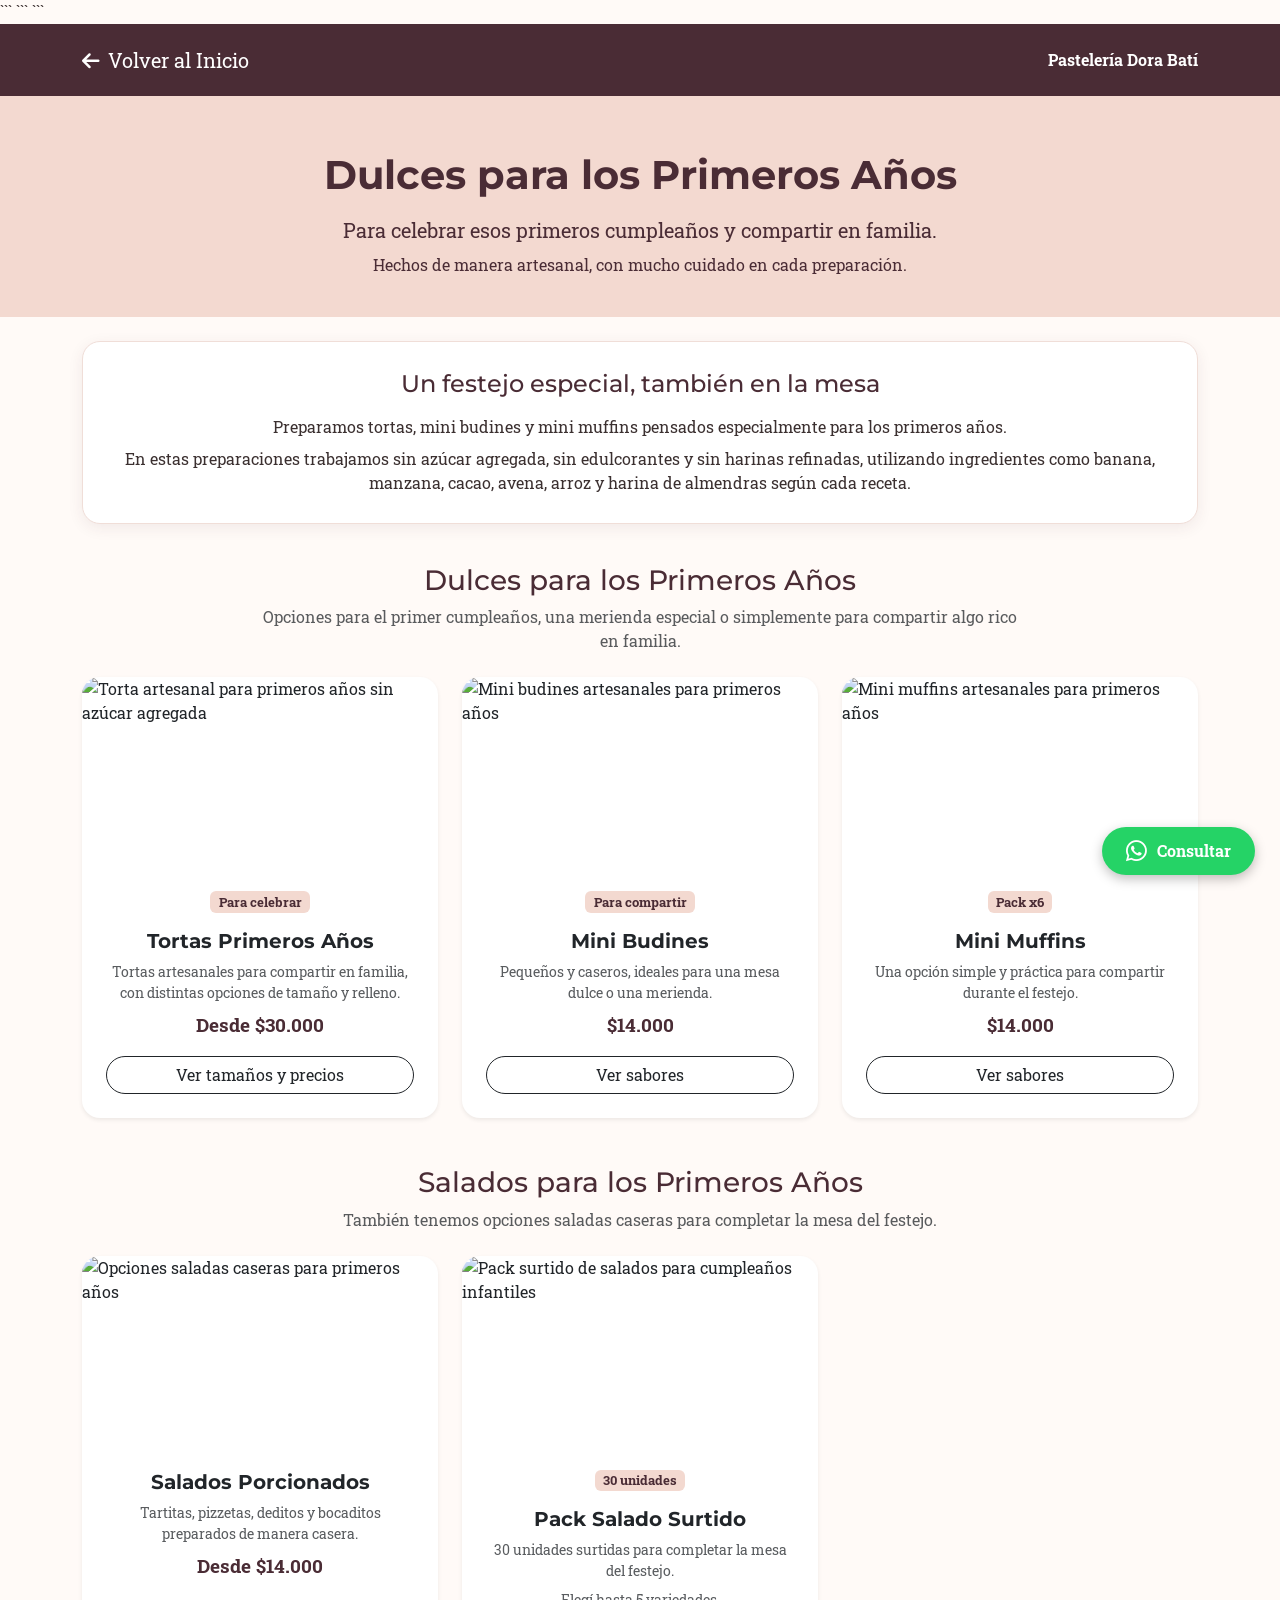
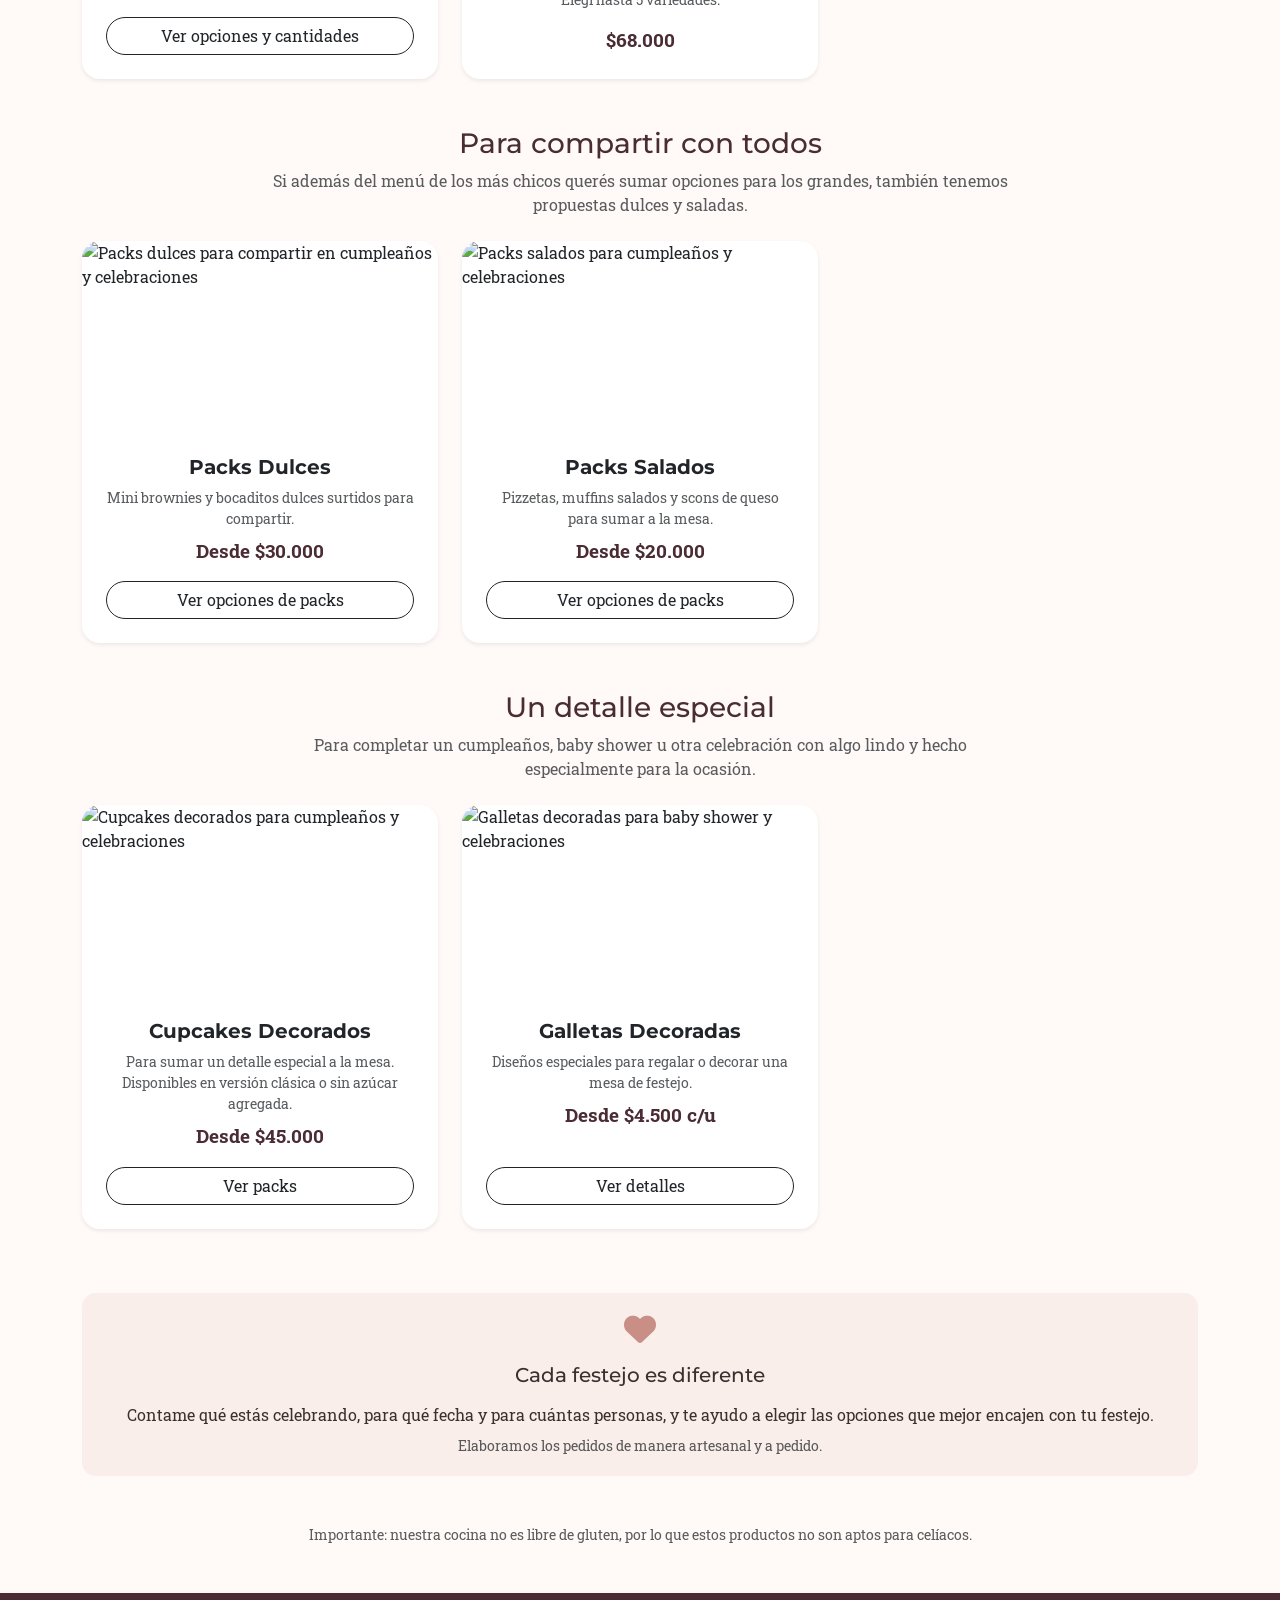
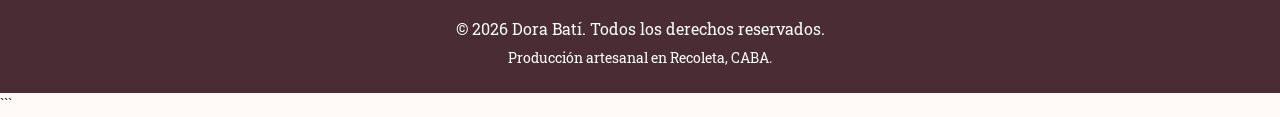
==== cumples.html @ 3be34f08 "Update cumples.html" ====
<!DOCTYPE html>

<html lang="es">
<head>

```
<!-- Google tag (gtag.js) -->
<script async src="https://www.googletagmanager.com/gtag/js?id=G-Y6DNZGLE23"></script>
<script>
  window.dataLayer = window.dataLayer || [];
  function gtag(){dataLayer.push(arguments);}
  gtag('js', new Date());
  gtag('config', 'G-Y6DNZGLE23');
</script>

<meta charset="utf-8" />
<meta name="viewport" content="width=device-width, initial-scale=1, shrink-to-fit=no" />

<!-- ==================== SEO ==================== -->
<title>Dulces para Primeros Años y Cumples Infantiles | Dora Batí</title>

<meta name="description" content="Tortas, mini budines, mini muffins y opciones para celebrar los primeros años. Sin azúcar agregada, sin edulcorantes y sin harinas refinadas en estas preparaciones. También opciones dulces y saladas para cumpleaños." />

<link rel="canonical" href="https://dorabati.com.ar/cumples.html" />

<!-- ==================== OPEN GRAPH ==================== -->
<meta property="og:type" content="website" />
<meta property="og:title" content="Dulces para Primeros Años y Cumples Infantiles | Dora Batí" />
<meta property="og:description" content="Tortas, mini budines, mini muffins y otras opciones para celebrar los primeros años y compartir en familia." />
<meta property="og:image" content="https://dorabati.com.ar/assets/img/cumple/infantilgde.jpeg" />
<meta property="og:url" content="https://dorabati.com.ar/cumples.html" />
<meta property="og:locale" content="es_AR" />

<!-- Twitter Cards -->
<meta name="twitter:card" content="summary_large_image" />
<meta name="twitter:title" content="Dulces para Primeros Años y Cumples Infantiles | Dora Batí" />
<meta name="twitter:description" content="Tortas, mini budines, mini muffins y otras opciones para celebrar los primeros años y compartir en familia." />
<meta name="twitter:image" content="https://dorabati.com.ar/assets/img/cumple/infantilgde.jpeg" />

<!-- Favicon -->
<link rel="icon" type="image/x-icon" href="assets/favicon.ico" />

<!-- ==================== DATOS ESTRUCTURADOS ==================== -->
<script type="application/ld+json">
{
  "@context": "https://schema.org",
  "@type": "Bakery",
  "name": "Dora Batí",
  "description": "Tortas, mini budines, mini muffins y opciones dulces y saladas para primeros años, cumpleaños y celebraciones.",
  "url": "https://dorabati.com.ar/cumples.html",
  "image": "https://dorabati.com.ar/assets/img/cumple/infantilgde.jpeg",
  "telephone": "+5491123843612",
  "priceRange": "$$",
  "servesCuisine": "Repostería artesanal",
  "areaServed": {
    "@type": "City",
    "name": "Buenos Aires"
  },
  "sameAs": [
    "https://instagram.com/dorabati.pasteleria"
  ]
}
</script>

<!-- Bootstrap -->
<link rel="stylesheet" href="https://cdnjs.cloudflare.com/ajax/libs/bootstrap/5.3.2/css/bootstrap.min.css" />

<!-- Font Awesome -->
<link rel="stylesheet" href="https://cdnjs.cloudflare.com/ajax/libs/font-awesome/6.4.2/css/all.min.css" />

<!-- Google Fonts -->
<link href="https://fonts.googleapis.com/css2?family=Montserrat:wght@400;700&family=Roboto+Slab:wght@400;700&display=swap" rel="stylesheet" />

<style>

    body {
        font-family: 'Roboto Slab', serif;
        background-color: #fffaf7;
        color: #3b3030;
    }

    h1, h2, h3, h4, h5 {
        font-family: 'Montserrat', sans-serif;
        font-weight: 700;
    }

    .navbar {
        background-color: #4a2c35 !important;
        padding: 1rem 0;
    }

    .header-catalog {
        background-color: #f3d9d0;
        color: #4a2c35;
        padding: 55px 0 40px;
    }

    .header-catalog h1 {
        color: #4a2c35;
    }

    .intro-box {
        background-color: #fff;
        border-radius: 18px;
        padding: 28px 30px;
        box-shadow: 0 4px 15px rgba(74, 44, 53, 0.08);
        border: 1px solid #f0ded8;
    }

    .intro-box h2 {
        color: #4a2c35;
    }

    .info-soft {
        background-color: #f9eee9;
        border-radius: 14px;
        padding: 20px 24px;
    }

    .card-product {
        border: none;
        border-radius: 18px;
        overflow: hidden;
        transition: transform 0.2s, box-shadow 0.2s;
        background: #fff;
    }

    .card-product:hover {
        transform: translateY(-4px);
        box-shadow: 0 10px 22px rgba(74, 44, 53, 0.12) !important;
    }

    .card-img-container {
        height: 190px;
        overflow: hidden;
        position: relative;
    }

    .card-img-top {
        width: 100%;
        height: 100%;
        object-fit: cover;
    }

    .price-tag {
        font-size: 1.2rem;
        color: #4a2c35;
        font-weight: 700;
    }

    .badge-soft {
        background-color: #f3d9d0;
        color: #4a2c35;
        font-size: 0.8rem;
        font-weight: 700;
    }

    .section-title {
        color: #4a2c35;
    }

    .section-intro {
        max-width: 760px;
        margin: 0 auto;
    }

    .btn-dora {
        background-color: #4a2c35;
        color: #fff;
        border-radius: 50px;
        padding: 10px 22px;
        text-decoration: none;
        display: inline-block;
        transition: 0.2s;
    }

    .btn-dora:hover {
        background-color: #663d48;
        color: #fff;
    }

    .btn-whatsapp-float {
        position: fixed;
        bottom: 25px;
        right: 25px;
        background-color: #25D366;
        color: #fff;
        border-radius: 50px;
        padding: 12px 24px;
        font-weight: bold;
        box-shadow: 0 4px 12px rgba(0,0,0,0.25);
        z-index: 1000;
        display: flex;
        align-items: center;
        gap: 10px;
        text-decoration: none;
        transition: transform 0.2s;
    }

    .btn-whatsapp-float:hover {
        background-color: #1eb954;
        color: #fff;
        transform: scale(1.05);
    }

    .modal-header {
        background-color: #4a2c35 !important;
    }

    .heart-icon {
        color: #c98f86;
    }

    footer {
        background-color: #4a2c35;
    }

</style>
```

</head>

<body>

```
<!-- ==================== NAVEGACIÓN ==================== -->
<nav class="navbar navbar-dark sticky-top">

    <div class="container">

        <a class="navbar-brand text-white" href="index.html">
            <i class="fas fa-arrow-left me-2"></i>Volver al Inicio
        </a>

        <span class="navbar-text text-white fw-bold">
            Pastelería Dora Batí
        </span>

    </div>

</nav>


<!-- ==================== HEADER ==================== -->
<header class="header-catalog text-center">

    <div class="container">

        <h1 class="mb-3">
            Dulces para los Primeros Años
        </h1>

        <p class="fs-5 mb-2">
            Para celebrar esos primeros cumpleaños y compartir en familia.
        </p>

        <p class="mb-0">
            Hechos de manera artesanal, con mucho cuidado en cada preparación.
        </p>

    </div>

</header>


<!-- ==================== INTRO ==================== -->
<section class="py-4">

    <div class="container">

        <div class="intro-box text-center">

            <h2 class="h4 mb-3">
                Un festejo especial, también en la mesa
            </h2>

            <p class="mb-2">
                Preparamos tortas, mini budines y mini muffins pensados
                especialmente para los primeros años.
            </p>

            <p class="mb-0">
                En estas preparaciones trabajamos sin azúcar agregada,
                sin edulcorantes y sin harinas refinadas, utilizando
                ingredientes como banana, manzana, cacao, avena, arroz
                y harina de almendras según cada receta.
            </p>

        </div>

    </div>

</section>


<!-- ==================== DULCES PRIMEROS AÑOS ==================== -->
<section class="py-3">

    <div class="container">

        <div class="text-center mb-4">

            <h2 class="h3 section-title">
                Dulces para los Primeros Años
            </h2>

            <p class="text-muted section-intro">
                Opciones para el primer cumpleaños, una merienda especial
                o simplemente para compartir algo rico en familia.
            </p>

        </div>

        <div class="row g-4 mb-5">

            <!-- Tortas -->
            <div class="col-md-6 col-lg-4">

                <div class="card card-product shadow-sm h-100">

                    <div class="card-img-container">

                        <img
                            src="assets/img/cumple/infantilgde.jpeg"
                            class="card-img-top"
                            alt="Torta artesanal para primeros años sin azúcar agregada"
                        />

                    </div>

                    <div class="card-body p-4 text-center d-flex flex-column">

                        <span class="badge badge-soft mb-3 align-self-center">
                            Para celebrar
                        </span>

                        <h3 class="h5 fw-bold">
                            Tortas Primeros Años
                        </h3>

                        <p class="text-muted small mb-2">
                            Tortas artesanales para compartir en familia,
                            con distintas opciones de tamaño y relleno.
                        </p>

                        <p class="price-tag mb-3">
                            Desde $30.000
                        </p>

                        <button
                            class="btn btn-outline-dark rounded-pill mt-auto"
                            data-bs-toggle="modal"
                            data-bs-target="#modalTortasPrimerosAnos">
                            Ver tamaños y precios
                        </button>

                    </div>

                </div>

            </div>


            <!-- Mini Budines -->
            <div class="col-md-6 col-lg-4">

                <div class="card card-product shadow-sm h-100">

                    <div class="card-img-container">

                        <img
                            src="assets/img/cumple/budin.jpeg"
                            class="card-img-top"
                            alt="Mini budines artesanales para primeros años"
                        />

                    </div>

                    <div class="card-body p-4 text-center d-flex flex-column">

                        <span class="badge badge-soft mb-3 align-self-center">
                            Para compartir
                        </span>

                        <h3 class="h5 fw-bold">
                            Mini Budines
                        </h3>

                        <p class="text-muted small mb-2">
                            Pequeños y caseros, ideales para una mesa
                            dulce o una merienda.
                        </p>

                        <p class="price-tag mb-3">
                            $14.000
                        </p>

                        <button
                            class="btn btn-outline-dark rounded-pill mt-auto"
                            data-bs-toggle="modal"
                            data-bs-target="#modalMiniBudines">
                            Ver sabores
                        </button>

                    </div>

                </div>

            </div>


            <!-- Mini Muffins -->
            <div class="col-md-6 col-lg-4">

                <div class="card card-product shadow-sm h-100">

                    <div class="card-img-container">

                        <img
                            src="assets/img/cumple/muffin1.jpg"
                            class="card-img-top"
                            alt="Mini muffins artesanales para primeros años"
                        />

                    </div>

                    <div class="card-body p-4 text-center d-flex flex-column">

                        <span class="badge badge-soft mb-3 align-self-center">
                            Pack x6
                        </span>

                        <h3 class="h5 fw-bold">
                            Mini Muffins
                        </h3>

                        <p class="text-muted small mb-2">
                            Una opción simple y práctica para compartir
                            durante el festejo.
                        </p>

                        <p class="price-tag mb-3">
                            $14.000
                        </p>

                        <button
                            class="btn btn-outline-dark rounded-pill mt-auto"
                            data-bs-toggle="modal"
                            data-bs-target="#modalMiniMuffins">
                            Ver sabores
                        </button>

                    </div>

                </div>

            </div>

        </div>


        <!-- ==================== SALADOS PRIMEROS AÑOS ==================== -->
        <div class="text-center mb-4">

            <h2 class="h3 section-title">
                Salados para los Primeros Años
            </h2>

            <p class="text-muted section-intro">
                También tenemos opciones saladas caseras para completar
                la mesa del festejo.
            </p>

        </div>

        <div class="row g-4 mb-5">

            <!-- Salados -->
            <div class="col-md-6 col-lg-4">

                <div class="card card-product shadow-sm h-100">

                    <div class="card-img-container">

                        <img
                            src="assets/img/cumple/tarta.jpg"
                            class="card-img-top"
                            alt="Opciones saladas caseras para primeros años"
                        />

                    </div>

                    <div class="card-body p-4 text-center d-flex flex-column">

                        <h3 class="h5 fw-bold">
                            Salados Porcionados
                        </h3>

                        <p class="text-muted small mb-2">
                            Tartitas, pizzetas, deditos y bocaditos
                            preparados de manera casera.
                        </p>

                        <p class="price-tag mb-3">
                            Desde $14.000
                        </p>

                        <button
                            class="btn btn-outline-dark rounded-pill mt-auto"
                            data-bs-toggle="modal"
                            data-bs-target="#modalSaladosInfantiles">
                            Ver opciones y cantidades
                        </button>

                    </div>

                </div>

            </div>


            <!-- Pack salado -->
            <div class="col-md-6 col-lg-4">

                <div class="card card-product shadow-sm h-100">

                    <div class="card-img-container">

                        <img
                            src="assets/img/cumple/muffin salado.jpg"
                            class="card-img-top"
                            alt="Pack surtido de salados para cumpleaños infantiles"
                        />

                    </div>

                    <div class="card-body p-4 text-center d-flex flex-column">

                        <span class="badge badge-soft mb-3 align-self-center">
                            30 unidades
                        </span>

                        <h3 class="h5 fw-bold">
                            Pack Salado Surtido
                        </h3>

                        <p class="text-muted small mb-2">
                            30 unidades surtidas para completar
                            la mesa del festejo.
                        </p>

                        <p class="text-muted small mb-3">
                            Elegí hasta 5 variedades.
                        </p>

                        <p class="price-tag mt-auto mb-0">
                            $68.000
                        </p>

                    </div>

                </div>

            </div>

        </div>


        <!-- ==================== PARA GRANDES Y EVENTOS ==================== -->
        <div class="text-center mb-4">

            <h2 class="h3 section-title">
                Para compartir con todos
            </h2>

            <p class="text-muted section-intro">
                Si además del menú de los más chicos querés sumar opciones
                para los grandes, también tenemos propuestas dulces y saladas.
            </p>

        </div>

        <div class="row g-4 mb-5">

            <!-- Packs dulces adultos -->
            <div class="col-md-6 col-lg-4">

                <div class="card card-product shadow-sm h-100">

                    <div class="card-img-container">

                        <img
                            src="assets/img/cumple/dulce variado.jpg"
                            class="card-img-top"
                            alt="Packs dulces para compartir en cumpleaños y celebraciones"
                        />

                    </div>

                    <div class="card-body p-4 text-center d-flex flex-column">

                        <h3 class="h5 fw-bold">
                            Packs Dulces
                        </h3>

                        <p class="text-muted small mb-2">
                            Mini brownies y bocaditos dulces surtidos
                            para compartir.
                        </p>

                        <p class="price-tag mb-3">
                            Desde $30.000
                        </p>

                        <button
                            class="btn btn-outline-dark rounded-pill mt-auto"
                            data-bs-toggle="modal"
                            data-bs-target="#modalPacksDulcesAdultos">
                            Ver opciones de packs
                        </button>

                    </div>

                </div>

            </div>


            <!-- Packs salados adultos -->
            <div class="col-md-6 col-lg-4">

                <div class="card card-product shadow-sm h-100">

                    <div class="card-img-container">

                        <img
                            src="assets/img/cumple/pizza.jpg"
                            class="card-img-top"
                            alt="Packs salados para cumpleaños y celebraciones"
                        />

                    </div>

                    <div class="card-body p-4 text-center d-flex flex-column">

                        <h3 class="h5 fw-bold">
                            Packs Salados
                        </h3>

                        <p class="text-muted small mb-2">
                            Pizzetas, muffins salados y scons de queso
                            para sumar a la mesa.
                        </p>

                        <p class="price-tag mb-3">
                            Desde $20.000
                        </p>

                        <button
                            class="btn btn-outline-dark rounded-pill mt-auto"
                            data-bs-toggle="modal"
                            data-bs-target="#modalPacksSaladosAdultos">
                            Ver opciones de packs
                        </button>

                    </div>

                </div>

            </div>

        </div>


        <!-- ==================== DETALLES ==================== -->
        <div class="text-center mb-4">

            <h2 class="h3 section-title">
                Un detalle especial
            </h2>

            <p class="text-muted section-intro">
                Para completar un cumpleaños, baby shower u otra celebración
                con algo lindo y hecho especialmente para la ocasión.
            </p>

        </div>

        <div class="row g-4">

            <!-- Cupcakes -->
            <div class="col-md-6 col-lg-4">

                <div class="card card-product shadow-sm h-100">

                    <div class="card-img-container">

                        <img
                            src="assets/img/cumple/cup.jpg"
                            class="card-img-top"
                            alt="Cupcakes decorados para cumpleaños y celebraciones"
                        />

                    </div>

                    <div class="card-body p-4 text-center d-flex flex-column">

                        <h3 class="h5 fw-bold">
                            Cupcakes Decorados
                        </h3>

                        <p class="text-muted small mb-2">
                            Para sumar un detalle especial a la mesa.
                            Disponibles en versión clásica o sin azúcar agregada.
                        </p>

                        <p class="price-tag mb-3">
                            Desde $45.000
                        </p>

                        <button
                            class="btn btn-outline-dark rounded-pill mt-auto"
                            data-bs-toggle="modal"
                            data-bs-target="#modalCupcakes">
                            Ver packs
                        </button>

                    </div>

                </div>

            </div>


            <!-- Galletas -->
            <div class="col-md-6 col-lg-4">

                <div class="card card-product shadow-sm h-100">

                    <div class="card-img-container">

                        <img
                            src="assets/img/cumple/galletitas.jpg"
                            class="card-img-top"
                            alt="Galletas decoradas para baby shower y celebraciones"
                        />

                    </div>

                    <div class="card-body p-4 text-center d-flex flex-column">

                        <h3 class="h5 fw-bold">
                            Galletas Decoradas
                        </h3>

                        <p class="text-muted small mb-2">
                            Diseños especiales para regalar o decorar
                            una mesa de festejo.
                        </p>

                        <p class="price-tag mb-3">
                            Desde $4.500 c/u
                        </p>

                        <button
                            class="btn btn-outline-dark rounded-pill mt-auto"
                            data-bs-toggle="modal"
                            data-bs-target="#modalGalletas">
                            Ver detalles
                        </button>

                    </div>

                </div>

            </div>

        </div>

    </div>

</section>


<!-- ==================== CIERRE ==================== -->
<section class="py-5">

    <div class="container">

        <div class="info-soft text-center">

            <div class="mb-3">
                <i class="fas fa-heart heart-icon fa-2x"></i>
            </div>

            <h2 class="h5 mb-3">
                Cada festejo es diferente
            </h2>

            <p class="mb-2">
                Contame qué estás celebrando, para qué fecha y para cuántas
                personas, y te ayudo a elegir las opciones que mejor encajen
                con tu festejo.
            </p>

            <p class="small text-muted mb-0">
                Elaboramos los pedidos de manera artesanal y a pedido.
            </p>

        </div>

    </div>

</section>


<!-- ==================== ACLARACIÓN ==================== -->
<section class="pb-5">

    <div class="container">

        <p class="text-center text-muted small mb-0">
            Importante: nuestra cocina no es libre de gluten, por lo que
            estos productos no son aptos para celíacos.
        </p>

    </div>

</section>


<!-- ==================== WHATSAPP ==================== -->
<a
    href="https://wa.me/5491123843612?text=Hola%2C%20quisiera%20consultar%20por%20Cumples%20y%20Primeros%20A%C3%B1os"
    target="_blank"
    class="btn-whatsapp-float">

    <i class="fab fa-whatsapp fs-4"></i>

    <span>Consultar</span>

</a>


<!-- ==================== MODAL TORTAS ==================== -->
<div class="modal fade" id="modalTortasPrimerosAnos" tabindex="-1" aria-hidden="true">

    <div class="modal-dialog modal-dialog-centered">

        <div class="modal-content">

            <div class="modal-header text-white">

                <h5 class="modal-title">
                    Tortas para los Primeros Años
                </h5>

                <button
                    type="button"
                    class="btn-close btn-close-white"
                    data-bs-dismiss="modal"
                    aria-label="Cerrar">
                </button>

            </div>

            <div class="modal-body text-start">

                <ul class="list-group list-group-flush">

                    <li class="list-group-item d-flex justify-content-between align-items-center">
                        Mini Torta (15 cm)
                        <span class="fw-bold">$30.000</span>
                    </li>

                    <li class="list-group-item d-flex justify-content-between align-items-center">
                        Torta Simple (20 cm · 1 capa de relleno)
                        <span class="fw-bold">$45.000</span>
                    </li>

                    <li class="list-group-item d-flex justify-content-between align-items-center">
                        Torta Especial (20 cm · 2 capas de relleno)
                        <span class="fw-bold">$80.000</span>
                    </li>

                </ul>

                <div class="mt-3">

                    <p class="text-muted small mb-2">
                        Sin azúcar agregada, sin edulcorantes y sin harinas
                        refinadas.
                    </p>

                    <p class="text-muted small mb-2">
                        Podés elegir entre harina de arroz, avena o almendras,
                        según la preparación.
                    </p>

                    <p class="text-muted small mb-2">
                        <strong>Bizcochuelo:</strong> endulzado con banana.
                    </p>

                    <p class="text-muted small mb-2">
                        <strong>Rellenos:</strong> crema, pasta de maní
                        o pasta de castaña, endulzados con banana o manzana.
                    </p>

                    <p class="text-muted small mb-0">
                        <strong>Decoración:</strong> sin decoración o con
                        crema, buttercream, pasta de maní o pasta de castaña.
                        Color a elección.
                    </p>

                </div>

            </div>

        </div>

    </div>

</div>


<!-- ==================== MODAL MINI BUDINES ==================== -->
<div class="modal fade" id="modalMiniBudines" tabindex="-1" aria-hidden="true">

    <div class="modal-dialog modal-dialog-centered">

        <div class="modal-content">

            <div class="modal-header text-white">

                <h5 class="modal-title">
                    Mini Budines · $14.000
                </h5>

                <button
                    type="button"
                    class="btn-close btn-close-white"
                    data-bs-dismiss="modal"
                    aria-label="Cerrar">
                </button>

            </div>

            <div class="modal-body text-start">

                <p class="fw-bold mb-2">
                    Sabores disponibles:
                </p>

                <ul>
                    <li>Banana</li>
                    <li>Manzana y canela</li>
                    <li>Banana y cacao</li>
                </ul>

                <p class="text-muted small mb-0">
                    Ideales para compartir en la mesa dulce o en una merienda.
                </p>

            </div>

        </div>

    </div>

</div>


<!-- ==================== MODAL MINI MUFFINS ==================== -->
<div class="modal fade" id="modalMiniMuffins" tabindex="-1" aria-hidden="true">

    <div class="modal-dialog modal-dialog-centered">

        <div class="modal-content">

            <div class="modal-header text-white">

                <h5 class="modal-title">
                    Mini Muffins x6 · $14.000
                </h5>

                <button
                    type="button"
                    class="btn-close btn-close-white"
                    data-bs-dismiss="modal"
                    aria-label="Cerrar">
                </button>

            </div>

            <div class="modal-body text-start">

                <p class="fw-bold mb-2">
                    Sabores disponibles:
                </p>

                <ul>
                    <li>Banana</li>
                    <li>Manzana y canela</li>
                    <li>Banana y cacao</li>
                </ul>

                <p class="text-muted small mb-0">
                    Una opción práctica para compartir durante el festejo.
                </p>

            </div>

        </div>

    </div>

</div>


<!-- ==================== MODAL SALADOS INFANTILES ==================== -->
<div class="modal fade" id="modalSaladosInfantiles" tabindex="-1" aria-hidden="true">

    <div class="modal-dialog modal-dialog-centered">

        <div class="modal-content">

            <div class="modal-header text-white">

                <h5 class="modal-title">
                    Salados para los Primeros Años
                </h5>

                <button
                    type="button"
                    class="btn-close btn-close-white"
                    data-bs-dismiss="modal"
                    aria-label="Cerrar">
                </button>

            </div>

            <div class="modal-body text-start">

                <ul class="list-group list-group-flush">

                    <li class="list-group-item d-flex justify-content-between align-items-center">
                        Mini Tartitas (6 u.)
                        <span class="fw-bold">$14.000</span>
                    </li>

                    <li class="list-group-item d-flex justify-content-between align-items-center">
                        Mini Pizzetas de almendras o trigo (6 u.)
                        <span class="fw-bold">$14.000</span>
                    </li>

                    <li class="list-group-item d-flex justify-content-between align-items-center">
                        Deditos de Pollo Caseros (8 u.)
                        <span class="fw-bold">$16.000</span>
                    </li>

                    <li class="list-group-item d-flex justify-content-between align-items-center">
                        Muffins Salados (6 u.)
                        <span class="fw-bold">$14.000</span>
                    </li>

                    <li class="list-group-item d-flex justify-content-between align-items-center">
                        Bocaditos de Pollo y Verduras (8 u.)
                        <span class="fw-bold">$16.000</span>
                    </li>

                </ul>

            </div>

        </div>

    </div>

</div>


<!-- ==================== MODAL PACKS DULCES ==================== -->
<div class="modal fade" id="modalPacksDulcesAdultos" tabindex="-1" aria-hidden="true">

    <div class="modal-dialog modal-dialog-centered">

        <div class="modal-content">

            <div class="modal-header text-white">

                <h5 class="modal-title">
                    Packs Dulces para Compartir
                </h5>

                <button
                    type="button"
                    class="btn-close btn-close-white"
                    data-bs-dismiss="modal"
                    aria-label="Cerrar">
                </button>

            </div>

            <div class="modal-body text-start">

                <ul class="list-group list-group-flush mb-3">

                    <li class="list-group-item d-flex justify-content-between align-items-center">
                        Pack 16 Mini Brownies
                        <span class="fw-bold">$30.000</span>
                    </li>

                    <li class="list-group-item d-flex justify-content-between align-items-center">
                        Pack 32 Dulces Surtidos
                        <span class="fw-bold">$60.000</span>
                    </li>

                </ul>

                <p class="text-muted small mb-0">
                    <strong>Variedad del pack surtido:</strong>
                    brownies, tarta de ricota, pasta frola,
                    tarta de dulce de leche y coco.
                </p>

            </div>

        </div>

    </div>

</div>


<!-- ==================== MODAL PACKS SALADOS ==================== -->
<div class="modal fade" id="modalPacksSaladosAdultos" tabindex="-1" aria-hidden="true">

    <div class="modal-dialog modal-dialog-centered">

        <div class="modal-content">

            <div class="modal-header text-white">

                <h5 class="modal-title">
                    Packs Salados para Compartir
                </h5>

                <button
                    type="button"
                    class="btn-close btn-close-white"
                    data-bs-dismiss="modal"
                    aria-label="Cerrar">
                </button>

            </div>

            <div class="modal-body text-start">

                <ul class="list-group list-group-flush">

                    <li class="list-group-item d-flex justify-content-between align-items-center">
                        Pack 30 Mini Pizzetas de Almendra
                        <span class="fw-bold">$68.000</span>
                    </li>

                    <li class="list-group-item d-flex justify-content-between align-items-center">
                        Pack 30 Mini Pizzetas de Trigo
                        <span class="fw-bold">$60.000</span>
                    </li>

                    <li class="list-group-item d-flex justify-content-between align-items-center">
                        Pack 30 Mini Muffins Salados
                        <span class="fw-bold">$40.000</span>
                    </li>

                    <li class="list-group-item d-flex justify-content-between align-items-center">
                        Pack 12 Scons de Queso
                        <span class="fw-bold">$20.000</span>
                    </li>

                </ul>

            </div>

        </div>

    </div>

</div>


<!-- ==================== MODAL CUPCAKES ==================== -->
<div class="modal fade" id="modalCupcakes" tabindex="-1" aria-hidden="true">

    <div class="modal-dialog modal-dialog-centered">

        <div class="modal-content">

            <div class="modal-header text-white">

                <h5 class="modal-title">
                    Cupcakes Decorados
                </h5>

                <button
                    type="button"
                    class="btn-close btn-close-white"
                    data-bs-dismiss="modal"
                    aria-label="Cerrar">
                </button>

            </div>

            <div class="modal-body text-start">

                <ul class="list-group list-group-flush">

                    <li class="list-group-item d-flex justify-content-between align-items-center">
                        Pack x6 unidades
                        <span class="fw-bold">$45.000</span>
                    </li>

                    <li class="list-group-item d-flex justify-content-between align-items-center">
                        Pack x12 unidades
                        <span class="fw-bold">$80.000</span>
                    </li>

                </ul>

            </div>

        </div>

    </div>

</div>


<!-- ==================== MODAL GALLETAS ==================== -->
<div class="modal fade" id="modalGalletas" tabindex="-1" aria-hidden="true">

    <div class="modal-dialog modal-dialog-centered">

        <div class="modal-content">

            <div class="modal-header text-white">

                <h5 class="modal-title">
                    Galletas Decoradas
                </h5>

                <button
                    type="button"
                    class="btn-close btn-close-white"
                    data-bs-dismiss="modal"
                    aria-label="Cerrar">
                </button>

            </div>

            <div class="modal-body text-start">

                <ul class="list-group list-group-flush mb-3">

                    <li class="list-group-item d-flex justify-content-between align-items-center">
                        Unidad · mínimo 10 unidades
                        <span class="fw-bold">$4.500 c/u</span>
                    </li>

                    <li class="list-group-item d-flex justify-content-between align-items-center">
                        Pack 3 galletas · celofán y moño
                        <span class="fw-bold">$14.500</span>
                    </li>

                </ul>

                <div class="p-3 bg-light rounded">

                    <p class="text-muted small mb-0">
                        Estas galletas llevan glasé real, por lo que
                        son el único producto de esta sección elaborado
                        con azúcar tradicional.
                    </p>

                </div>

            </div>

        </div>

    </div>

</div>


<!-- ==================== FOOTER ==================== -->
<footer class="text-white text-center py-4">

    <p class="mb-1">
        © 2026 Dora Batí. Todos los derechos reservados.
    </p>

    <small>
        Producción artesanal en Recoleta, CABA.
    </small>

</footer>


<!-- Bootstrap JS -->
<script src="https://cdnjs.cloudflare.com/ajax/libs/bootstrap/5.3.2/js/bootstrap.bundle.min.js"></script>
```

</body>
</html>
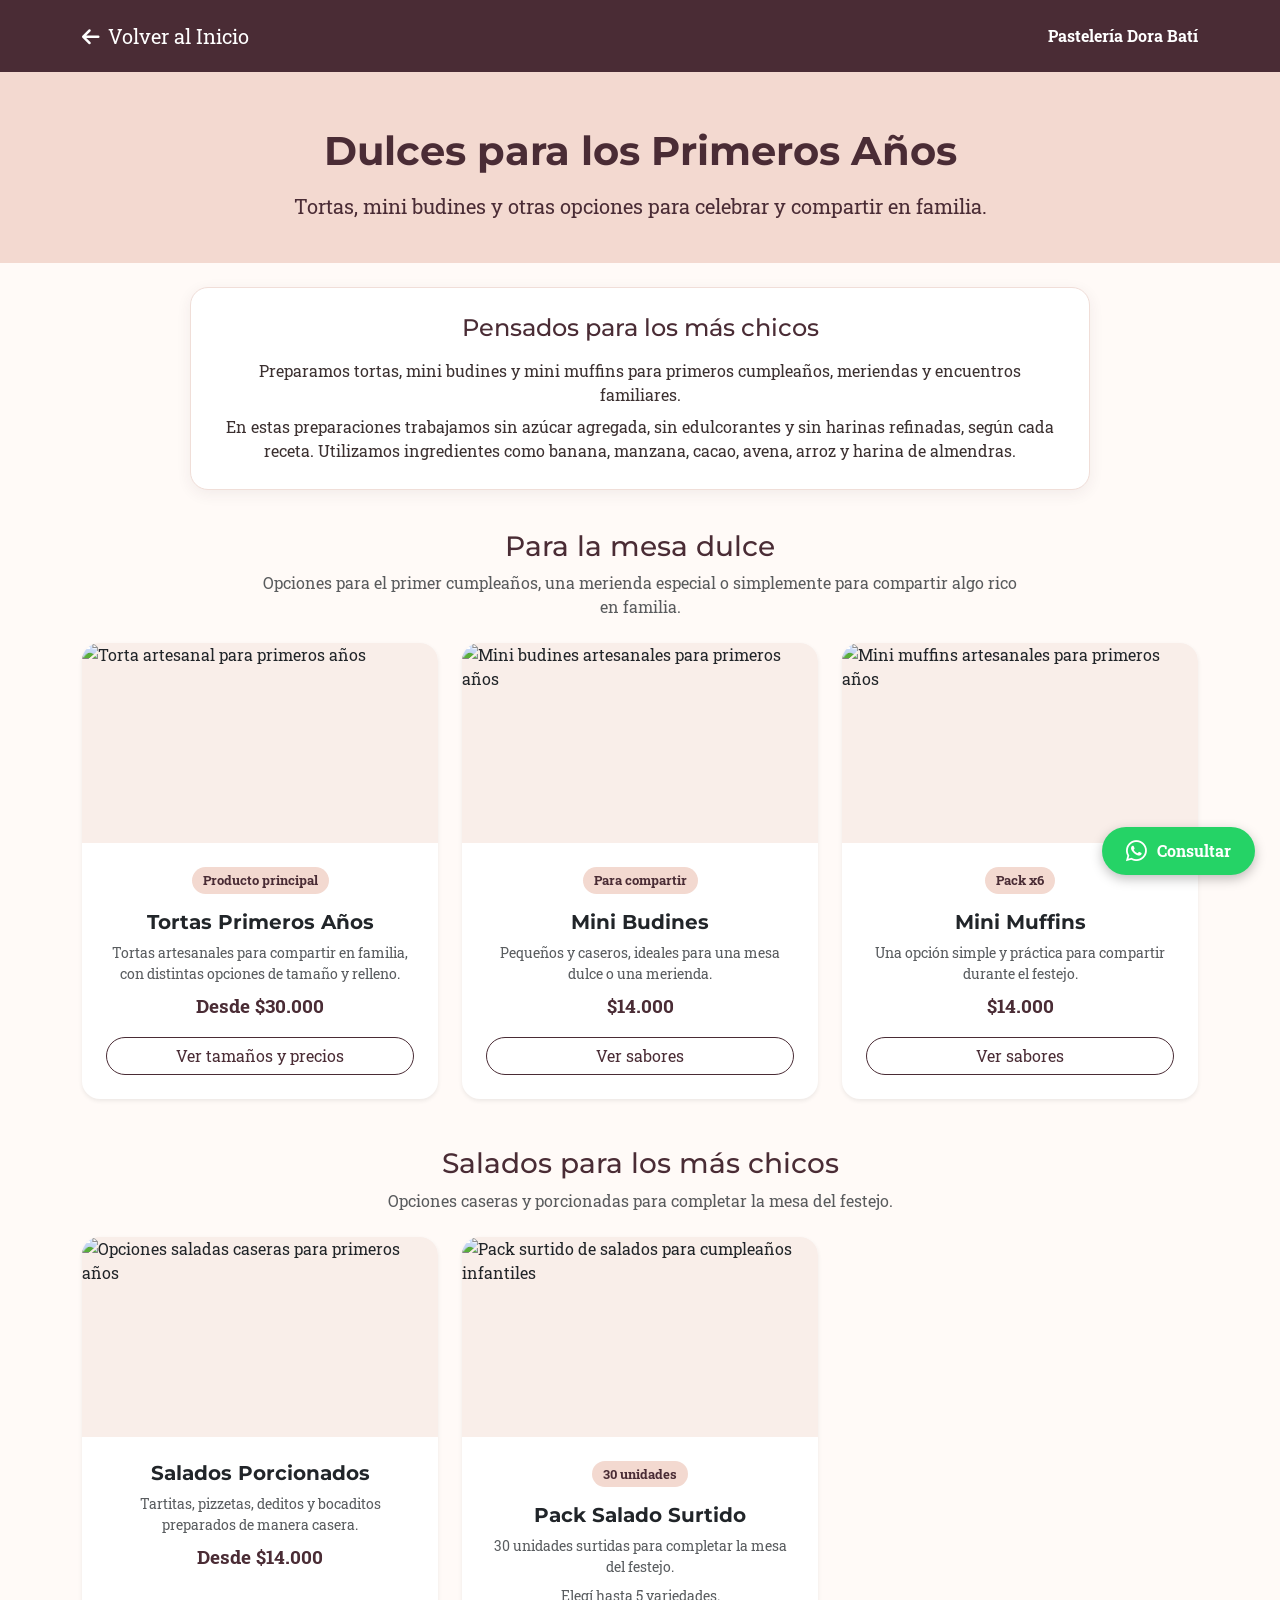
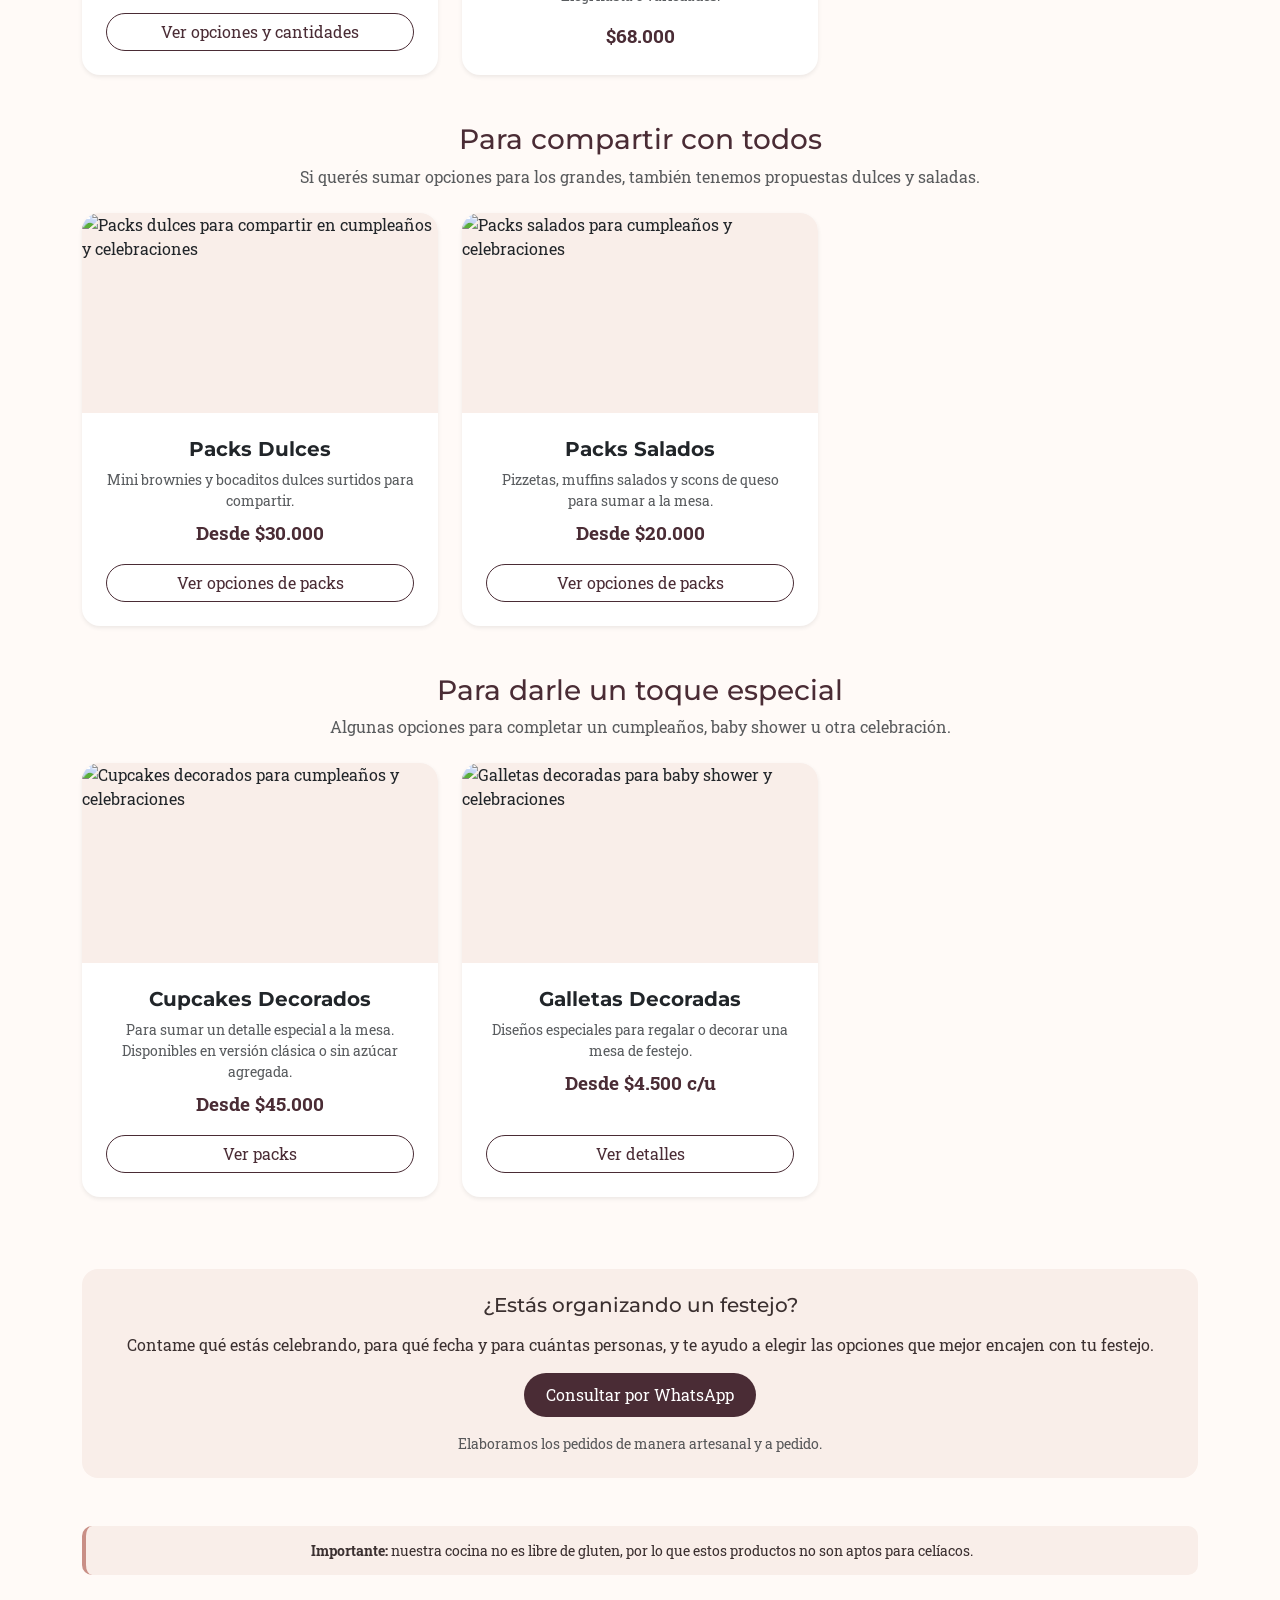
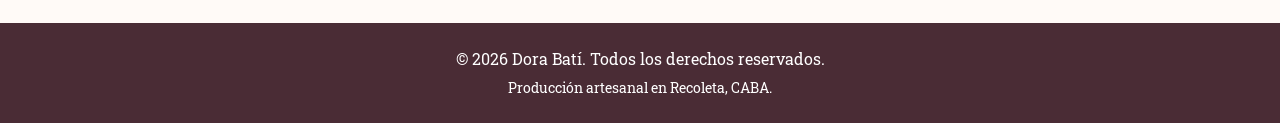
==== commit 05cef93c: "Update cumples.html" ====
--- a/cumples.html
+++ b/cumples.html
@@ -3,7 +3,6 @@
 <html lang="es">
 <head>
 
-```
 <!-- Google tag (gtag.js) -->
 <script async src="https://www.googletagmanager.com/gtag/js?id=G-Y6DNZGLE23"></script>
 <script>
@@ -19,14 +18,14 @@
 <!-- ==================== SEO ==================== -->
 <title>Dulces para Primeros Años y Cumples Infantiles | Dora Batí</title>
 
-<meta name="description" content="Tortas, mini budines, mini muffins y opciones para celebrar los primeros años. Sin azúcar agregada, sin edulcorantes y sin harinas refinadas en estas preparaciones. También opciones dulces y saladas para cumpleaños." />
+<meta name="description" content="Tortas, mini budines, mini muffins y opciones dulces y saladas para primeros años y cumpleaños infantiles. Preparaciones artesanales y opciones sin azúcar agregada según cada receta." />
 
 <link rel="canonical" href="https://dorabati.com.ar/cumples.html" />
 
 <!-- ==================== OPEN GRAPH ==================== -->
 <meta property="og:type" content="website" />
 <meta property="og:title" content="Dulces para Primeros Años y Cumples Infantiles | Dora Batí" />
-<meta property="og:description" content="Tortas, mini budines, mini muffins y otras opciones para celebrar los primeros años y compartir en familia." />
+<meta property="og:description" content="Tortas, mini budines, mini muffins y opciones dulces y saladas para celebrar los primeros años y compartir en familia." />
 <meta property="og:image" content="https://dorabati.com.ar/assets/img/cumple/infantilgde.jpeg" />
 <meta property="og:url" content="https://dorabati.com.ar/cumples.html" />
 <meta property="og:locale" content="es_AR" />
@@ -34,7 +33,7 @@
 <!-- Twitter Cards -->
 <meta name="twitter:card" content="summary_large_image" />
 <meta name="twitter:title" content="Dulces para Primeros Años y Cumples Infantiles | Dora Batí" />
-<meta name="twitter:description" content="Tortas, mini budines, mini muffins y otras opciones para celebrar los primeros años y compartir en familia." />
+<meta name="twitter:description" content="Tortas, mini budines, mini muffins y opciones dulces y saladas para celebrar los primeros años." />
 <meta name="twitter:image" content="https://dorabati.com.ar/assets/img/cumple/infantilgde.jpeg" />
 
 <!-- Favicon -->
@@ -92,19 +91,28 @@
     .header-catalog {
         background-color: #f3d9d0;
         color: #4a2c35;
-        padding: 55px 0 40px;
+        padding: 55px 0 42px;
     }
 
     .header-catalog h1 {
         color: #4a2c35;
+        line-height: 1.2;
+    }
+
+    .header-catalog p {
+        max-width: 720px;
+        margin-left: auto;
+        margin-right: auto;
     }
 
     .intro-box {
         background-color: #fff;
         border-radius: 18px;
-        padding: 28px 30px;
-        box-shadow: 0 4px 15px rgba(74, 44, 53, 0.08);
+        padding: 26px 30px;
+        box-shadow: 0 4px 15px rgba(74, 44, 53, 0.07);
         border: 1px solid #f0ded8;
+        max-width: 900px;
+        margin: 0 auto;
     }
 
     .intro-box h2 {
@@ -113,8 +121,8 @@
 
     .info-soft {
         background-color: #f9eee9;
-        border-radius: 14px;
-        padding: 20px 24px;
+        border-radius: 16px;
+        padding: 24px 28px;
     }
 
     .card-product {
@@ -131,15 +139,18 @@
     }
 
     .card-img-container {
-        height: 190px;
+        height: 200px;
         overflow: hidden;
         position: relative;
+        background-color: #f9eee9;
     }
 
     .card-img-top {
         width: 100%;
         height: 100%;
         object-fit: cover;
+        object-position: center;
+        display: block;
     }
 
     .price-tag {
@@ -153,6 +164,8 @@
         color: #4a2c35;
         font-size: 0.8rem;
         font-weight: 700;
+        padding: 7px 11px;
+        border-radius: 50px;
     }
 
     .section-title {
@@ -176,6 +189,17 @@
 
     .btn-dora:hover {
         background-color: #663d48;
+        color: #fff;
+    }
+
+    .btn-outline-dark {
+        border-color: #4a2c35;
+        color: #4a2c35;
+    }
+
+    .btn-outline-dark:hover {
+        background-color: #4a2c35;
+        border-color: #4a2c35;
         color: #fff;
     }
 
@@ -207,22 +231,49 @@
         background-color: #4a2c35 !important;
     }
 
-    .heart-icon {
-        color: #c98f86;
+    .important-note {
+        background-color: #f9eee9;
+        border-left: 4px solid #c98f86;
+        border-radius: 10px;
+        padding: 14px 18px;
     }
 
     footer {
         background-color: #4a2c35;
     }
 
+    @media (max-width: 576px) {
+
+        .header-catalog {
+            padding: 42px 18px 34px;
+        }
+
+        .header-catalog h1 {
+            font-size: 1.8rem;
+        }
+
+        .card-img-container {
+            height: 190px;
+        }
+
+        .intro-box {
+            padding: 22px 20px;
+        }
+
+        .btn-whatsapp-float {
+            right: 15px;
+            bottom: 15px;
+            padding: 11px 18px;
+        }
+
+    }
+
 </style>
-```
 
 </head>
 
 <body>
 
-```
 <!-- ==================== NAVEGACIÓN ==================== -->
 <nav class="navbar navbar-dark sticky-top">
 
@@ -250,12 +301,9 @@
             Dulces para los Primeros Años
         </h1>
 
-        <p class="fs-5 mb-2">
-            Para celebrar esos primeros cumpleaños y compartir en familia.
-        </p>
-
-        <p class="mb-0">
-            Hechos de manera artesanal, con mucho cuidado en cada preparación.
+        <p class="fs-5 mb-0">
+            Tortas, mini budines y otras opciones para celebrar
+            y compartir en familia.
         </p>
 
     </div>
@@ -271,19 +319,19 @@
         <div class="intro-box text-center">
 
             <h2 class="h4 mb-3">
-                Un festejo especial, también en la mesa
+                Pensados para los más chicos
             </h2>
 
             <p class="mb-2">
-                Preparamos tortas, mini budines y mini muffins pensados
-                especialmente para los primeros años.
+                Preparamos tortas, mini budines y mini muffins para
+                primeros cumpleaños, meriendas y encuentros familiares.
             </p>
 
             <p class="mb-0">
                 En estas preparaciones trabajamos sin azúcar agregada,
-                sin edulcorantes y sin harinas refinadas, utilizando
-                ingredientes como banana, manzana, cacao, avena, arroz
-                y harina de almendras según cada receta.
+                sin edulcorantes y sin harinas refinadas, según cada receta.
+                Utilizamos ingredientes como banana, manzana, cacao,
+                avena, arroz y harina de almendras.
             </p>
 
         </div>
@@ -301,7 +349,7 @@
         <div class="text-center mb-4">
 
             <h2 class="h3 section-title">
-                Dulces para los Primeros Años
+                Para la mesa dulce
             </h2>
 
             <p class="text-muted section-intro">
@@ -311,6 +359,7 @@
 
         </div>
 
+
         <div class="row g-4 mb-5">
 
             <!-- Tortas -->
@@ -323,7 +372,7 @@
                         <img
                             src="assets/img/cumple/infantilgde.jpeg"
                             class="card-img-top"
-                            alt="Torta artesanal para primeros años sin azúcar agregada"
+                            alt="Torta artesanal para primeros años"
                         />
 
                     </div>
@@ -331,7 +380,7 @@
                     <div class="card-body p-4 text-center d-flex flex-column">
 
                         <span class="badge badge-soft mb-3 align-self-center">
-                            Para celebrar
+                            Producto principal
                         </span>
 
                         <h3 class="h5 fw-bold">
@@ -463,15 +512,16 @@
         <div class="text-center mb-4">
 
             <h2 class="h3 section-title">
-                Salados para los Primeros Años
+                Salados para los más chicos
             </h2>
 
             <p class="text-muted section-intro">
-                También tenemos opciones saladas caseras para completar
-                la mesa del festejo.
+                Opciones caseras y porcionadas para completar la mesa
+                del festejo.
             </p>
 
         </div>
+
 
         <div class="row g-4 mb-5">
 
@@ -566,7 +616,7 @@
         </div>
 
 
-        <!-- ==================== PARA GRANDES Y EVENTOS ==================== -->
+        <!-- ==================== PARA COMPARTIR ==================== -->
         <div class="text-center mb-4">
 
             <h2 class="h3 section-title">
@@ -574,15 +624,16 @@
             </h2>
 
             <p class="text-muted section-intro">
-                Si además del menú de los más chicos querés sumar opciones
-                para los grandes, también tenemos propuestas dulces y saladas.
+                Si querés sumar opciones para los grandes,
+                también tenemos propuestas dulces y saladas.
             </p>
 
         </div>
 
+
         <div class="row g-4 mb-5">
 
-            <!-- Packs dulces adultos -->
+            <!-- Packs dulces -->
             <div class="col-md-6 col-lg-4">
 
                 <div class="card card-product shadow-sm h-100">
@@ -626,7 +677,7 @@
             </div>
 
 
-            <!-- Packs salados adultos -->
+            <!-- Packs salados -->
             <div class="col-md-6 col-lg-4">
 
                 <div class="card card-product shadow-sm h-100">
@@ -676,17 +727,18 @@
         <div class="text-center mb-4">
 
             <h2 class="h3 section-title">
-                Un detalle especial
+                Para darle un toque especial
             </h2>
 
             <p class="text-muted section-intro">
-                Para completar un cumpleaños, baby shower u otra celebración
-                con algo lindo y hecho especialmente para la ocasión.
+                Algunas opciones para completar un cumpleaños,
+                baby shower u otra celebración.
             </p>
 
         </div>
 
-        <div class="row g-4">
+
+        <div class="row g-4 mb-2">
 
             <!-- Cupcakes -->
             <div class="col-md-6 col-lg-4">
@@ -754,8 +806,8 @@
                         </h3>
 
                         <p class="text-muted small mb-2">
-                            Diseños especiales para regalar o decorar
-                            una mesa de festejo.
+                            Diseños especiales para regalar
+                            o decorar una mesa de festejo.
                         </p>
 
                         <p class="price-tag mb-3">
@@ -782,28 +834,31 @@
 </section>
 
 
-<!-- ==================== CIERRE ==================== -->
+<!-- ==================== CIERRE / CTA ==================== -->
 <section class="py-5">
 
     <div class="container">
 
         <div class="info-soft text-center">
 
-            <div class="mb-3">
-                <i class="fas fa-heart heart-icon fa-2x"></i>
-            </div>
-
             <h2 class="h5 mb-3">
-                Cada festejo es diferente
+                ¿Estás organizando un festejo?
             </h2>
 
-            <p class="mb-2">
+            <p class="mb-3">
                 Contame qué estás celebrando, para qué fecha y para cuántas
                 personas, y te ayudo a elegir las opciones que mejor encajen
                 con tu festejo.
             </p>
 
-            <p class="small text-muted mb-0">
+            <a
+                href="https://wa.me/5491123843612?text=Hola%2C%20estoy%20organizando%20un%20festejo%20y%20quisiera%20consultar%20por%20las%20opciones"
+                target="_blank"
+                class="btn-dora">
+                Consultar por WhatsApp
+            </a>
+
+            <p class="small text-muted mt-3 mb-0">
                 Elaboramos los pedidos de manera artesanal y a pedido.
             </p>
 
@@ -819,10 +874,14 @@
 
     <div class="container">
 
-        <p class="text-center text-muted small mb-0">
-            Importante: nuestra cocina no es libre de gluten, por lo que
-            estos productos no son aptos para celíacos.
-        </p>
+        <div class="important-note">
+
+            <p class="small mb-0 text-center">
+                <strong>Importante:</strong> nuestra cocina no es libre de gluten,
+                por lo que estos productos no son aptos para celíacos.
+            </p>
+
+        </div>
 
     </div>
 
@@ -833,7 +892,8 @@
 <a
     href="https://wa.me/5491123843612?text=Hola%2C%20quisiera%20consultar%20por%20Cumples%20y%20Primeros%20A%C3%B1os"
     target="_blank"
-    class="btn-whatsapp-float">
+    class="btn-whatsapp-float"
+    aria-label="Consultar por WhatsApp">
 
     <i class="fab fa-whatsapp fs-4"></i>
 
@@ -874,12 +934,12 @@
                     </li>
 
                     <li class="list-group-item d-flex justify-content-between align-items-center">
-                        Torta Simple (20 cm · 1 capa de relleno)
+                        Festejo Íntimo (20 cm · 1 capa de relleno)
                         <span class="fw-bold">$45.000</span>
                     </li>
 
                     <li class="list-group-item d-flex justify-content-between align-items-center">
-                        Torta Especial (20 cm · 2 capas de relleno)
+                        Gran Celebración (20 cm · 2 capas de relleno)
                         <span class="fw-bold">$80.000</span>
                     </li>
 
@@ -889,12 +949,12 @@
 
                     <p class="text-muted small mb-2">
                         Sin azúcar agregada, sin edulcorantes y sin harinas
-                        refinadas.
+                        refinadas, según la preparación.
                     </p>
 
                     <p class="text-muted small mb-2">
                         Podés elegir entre harina de arroz, avena o almendras,
-                        según la preparación.
+                        según la receta.
                     </p>
 
                     <p class="text-muted small mb-2">
@@ -1309,7 +1369,6 @@
 
 <!-- Bootstrap JS -->
 <script src="https://cdnjs.cloudflare.com/ajax/libs/bootstrap/5.3.2/js/bootstrap.bundle.min.js"></script>
-```
 
 </body>
 </html>
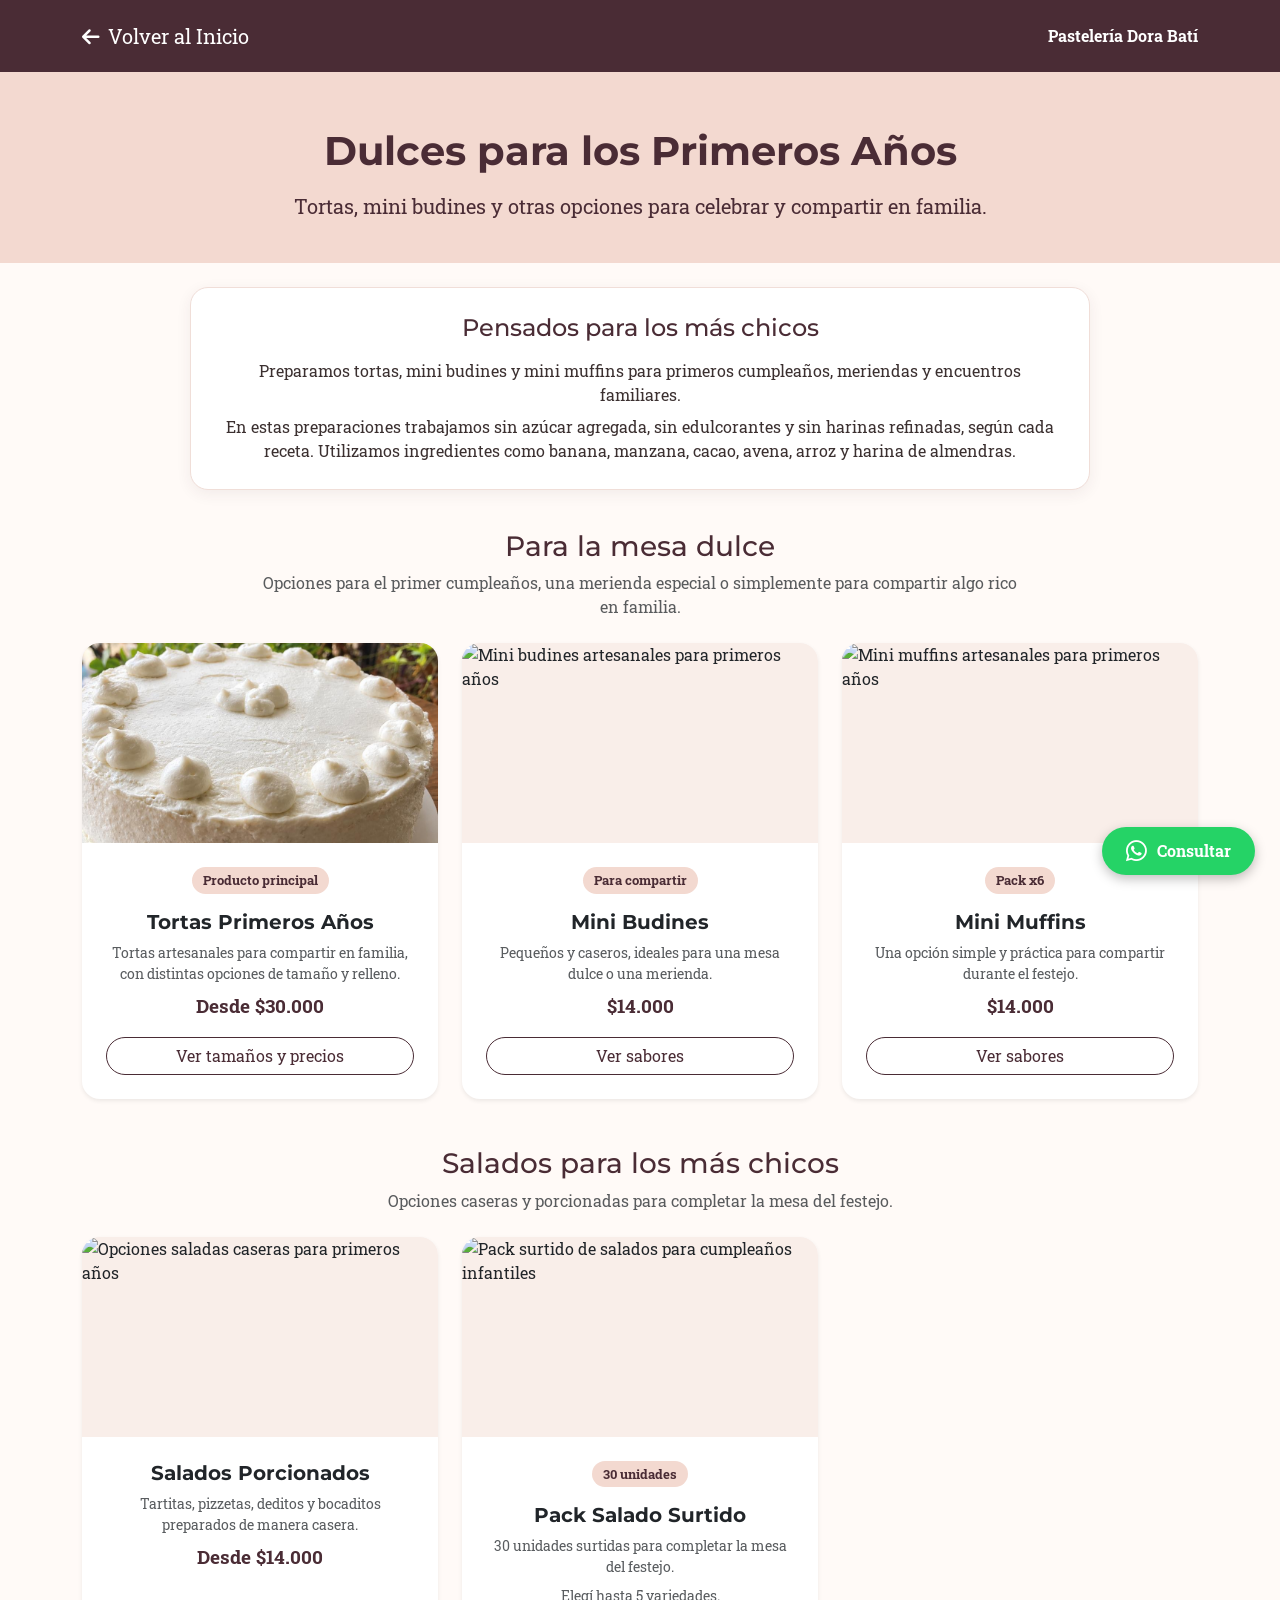
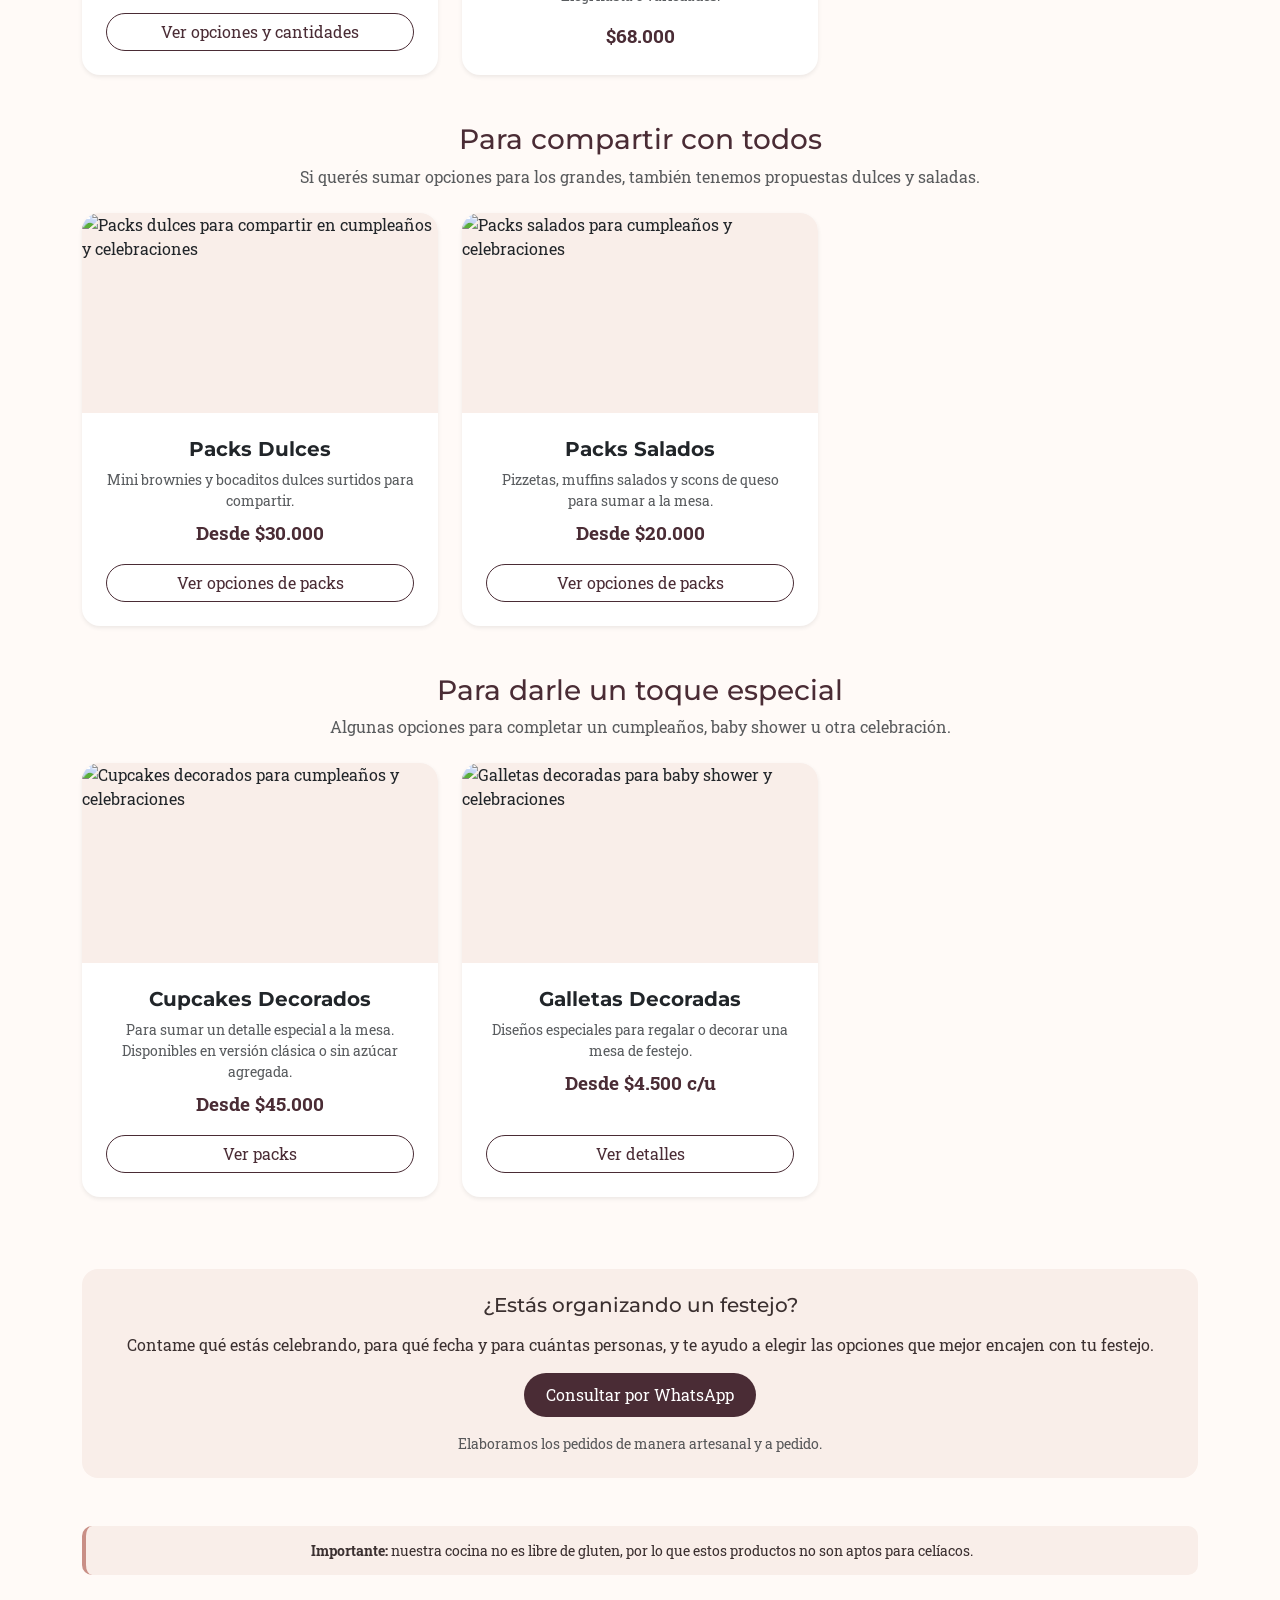
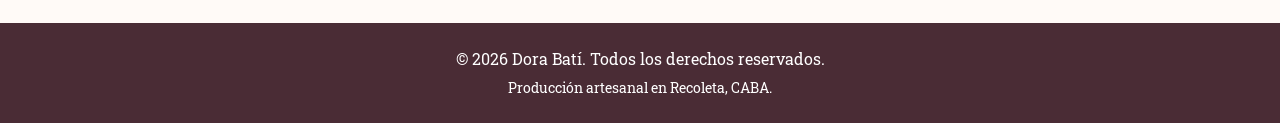
==== commit 07a3e761: "Update cumples.html" ====
--- a/cumples.html
+++ b/cumples.html
@@ -370,7 +370,7 @@
                     <div class="card-img-container">
 
                         <img
-                            src="assets/img/cumple/infantilgde.jpeg"
+                            src="assets/img/cumple/torta.jpeg"
                             class="card-img-top"
                             alt="Torta artesanal para primeros años"
                         />
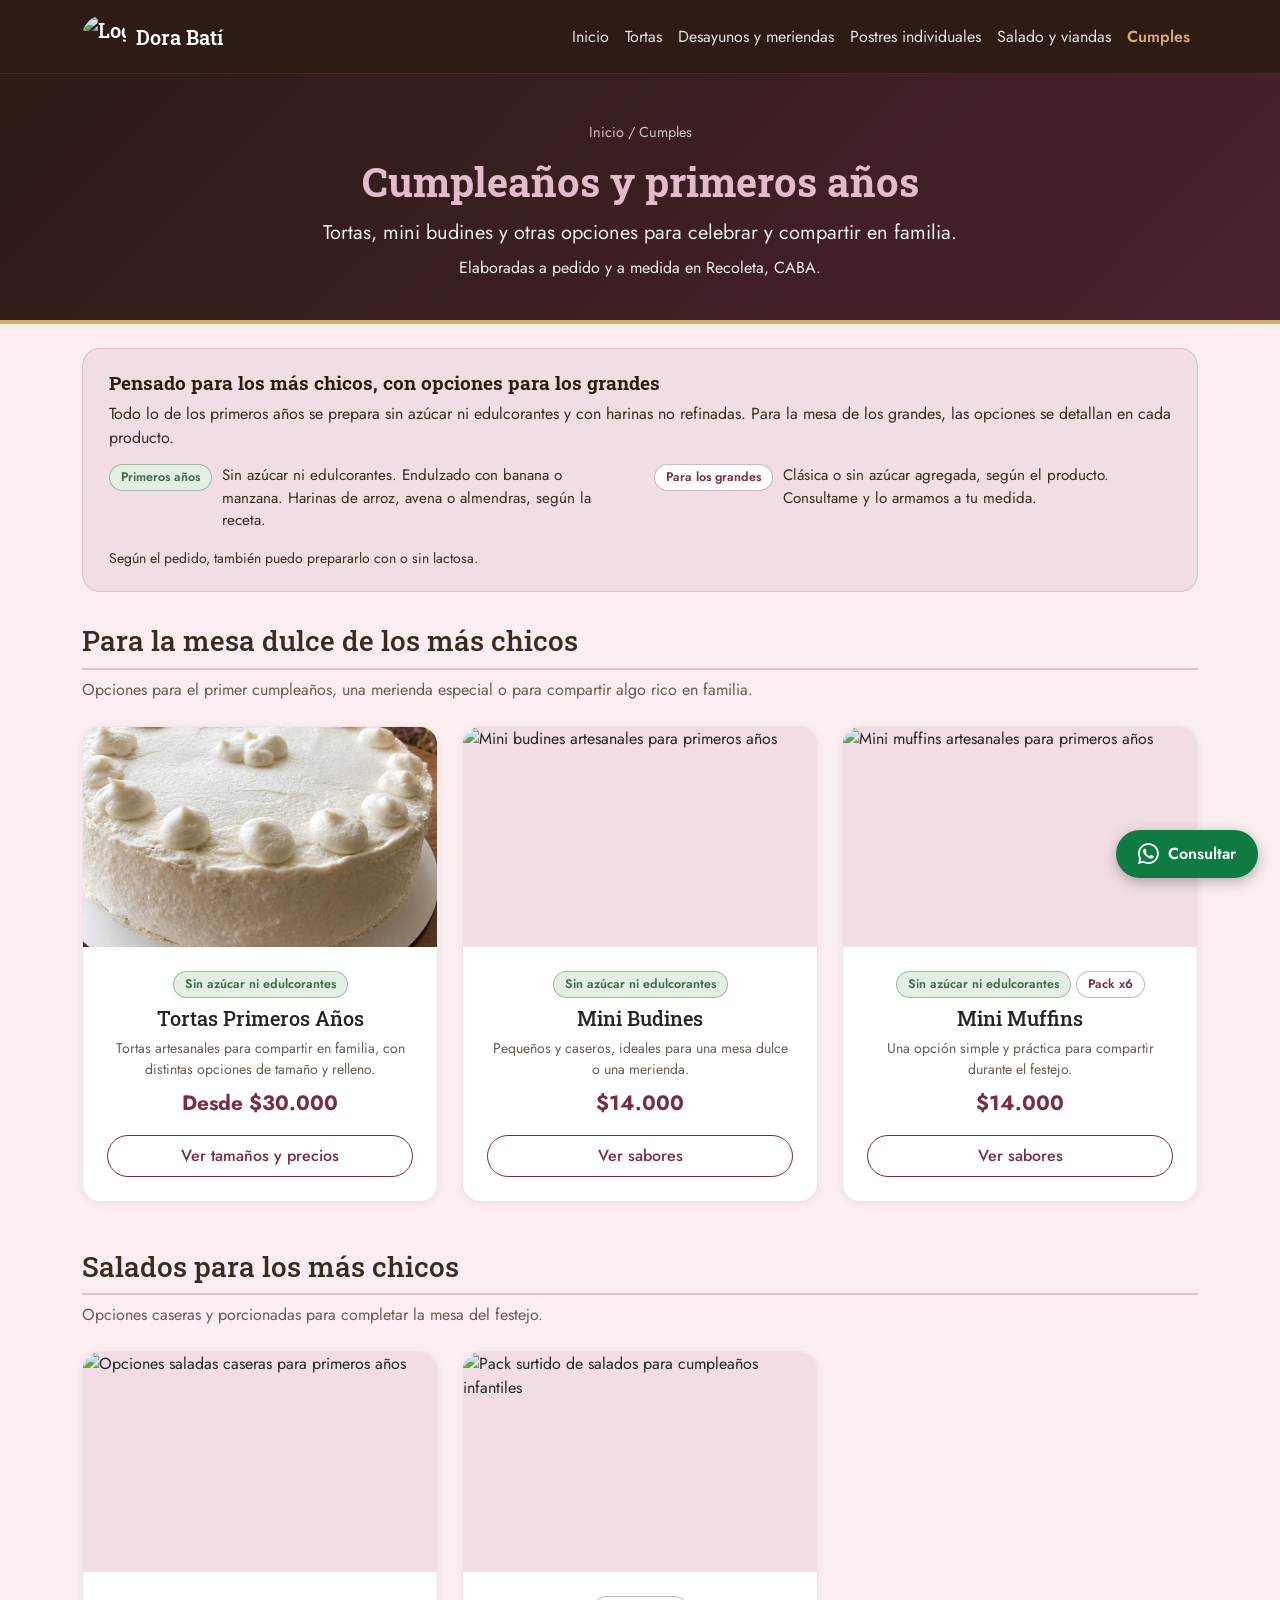
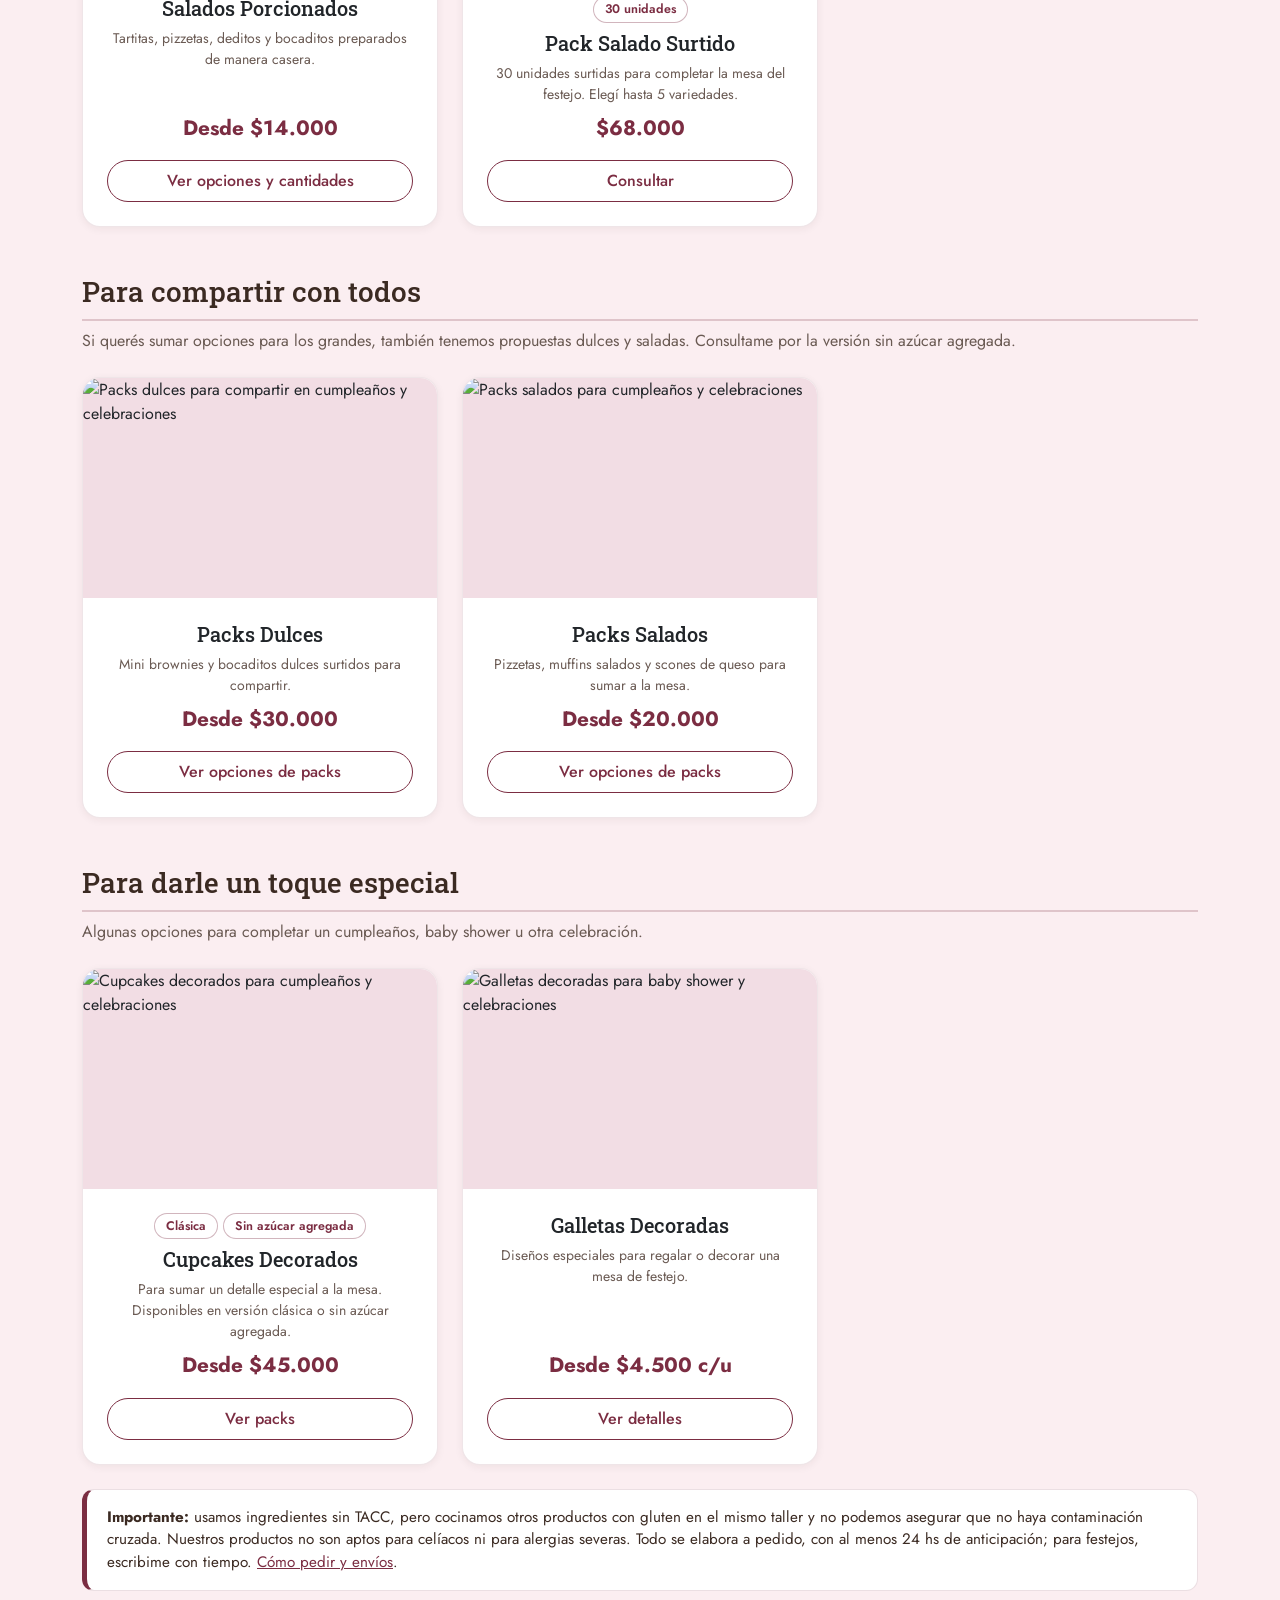
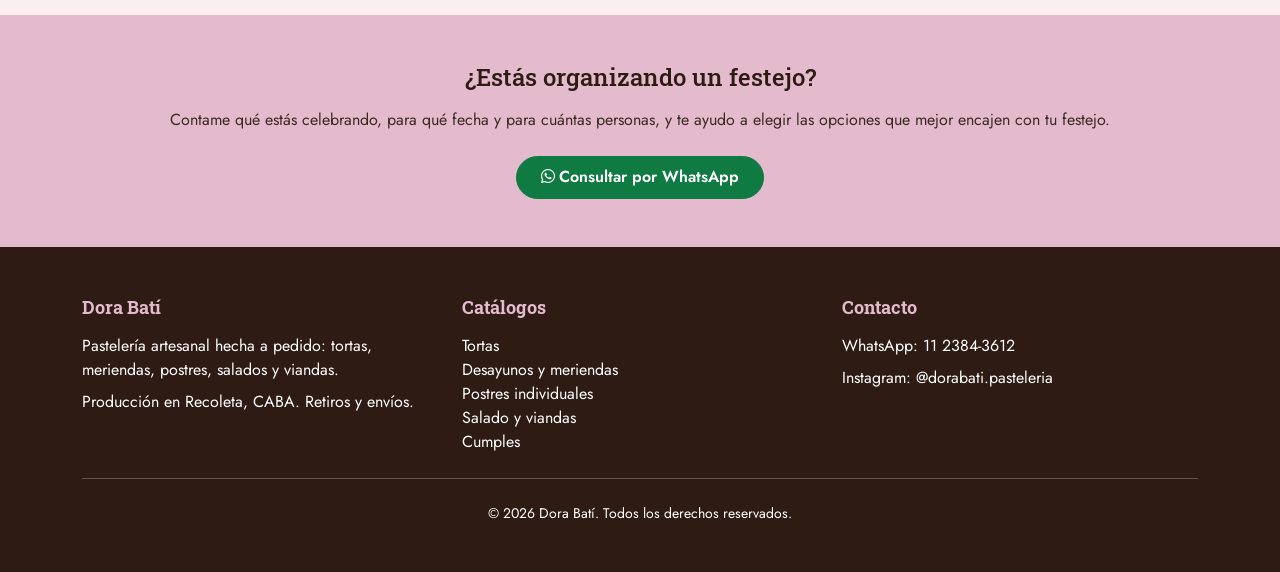
==== commit e82f2143: "Update cumples.html" ====
--- a/cumples.html
+++ b/cumples.html
@@ -1,1374 +1,566 @@
 <!DOCTYPE html>
-
-<html lang="es">
+<html lang="es-AR">
 <head>
-
-<!-- Google tag (gtag.js) -->
-<script async src="https://www.googletagmanager.com/gtag/js?id=G-Y6DNZGLE23"></script>
-<script>
-  window.dataLayer = window.dataLayer || [];
-  function gtag(){dataLayer.push(arguments);}
-  gtag('js', new Date());
-  gtag('config', 'G-Y6DNZGLE23');
-</script>
-
-<meta charset="utf-8" />
-<meta name="viewport" content="width=device-width, initial-scale=1, shrink-to-fit=no" />
-
-<!-- ==================== SEO ==================== -->
-<title>Dulces para Primeros Años y Cumples Infantiles | Dora Batí</title>
-
-<meta name="description" content="Tortas, mini budines, mini muffins y opciones dulces y saladas para primeros años y cumpleaños infantiles. Preparaciones artesanales y opciones sin azúcar agregada según cada receta." />
-
-<link rel="canonical" href="https://dorabati.com.ar/cumples.html" />
-
-<!-- ==================== OPEN GRAPH ==================== -->
-<meta property="og:type" content="website" />
-<meta property="og:title" content="Dulces para Primeros Años y Cumples Infantiles | Dora Batí" />
-<meta property="og:description" content="Tortas, mini budines, mini muffins y opciones dulces y saladas para celebrar los primeros años y compartir en familia." />
-<meta property="og:image" content="https://dorabati.com.ar/assets/img/cumple/infantilgde.jpeg" />
-<meta property="og:url" content="https://dorabati.com.ar/cumples.html" />
-<meta property="og:locale" content="es_AR" />
-
-<!-- Twitter Cards -->
-<meta name="twitter:card" content="summary_large_image" />
-<meta name="twitter:title" content="Dulces para Primeros Años y Cumples Infantiles | Dora Batí" />
-<meta name="twitter:description" content="Tortas, mini budines, mini muffins y opciones dulces y saladas para celebrar los primeros años." />
-<meta name="twitter:image" content="https://dorabati.com.ar/assets/img/cumple/infantilgde.jpeg" />
-
-<!-- Favicon -->
-<link rel="icon" type="image/x-icon" href="assets/favicon.ico" />
-
-<!-- ==================== DATOS ESTRUCTURADOS ==================== -->
-<script type="application/ld+json">
-{
-  "@context": "https://schema.org",
-  "@type": "Bakery",
-  "name": "Dora Batí",
-  "description": "Tortas, mini budines, mini muffins y opciones dulces y saladas para primeros años, cumpleaños y celebraciones.",
-  "url": "https://dorabati.com.ar/cumples.html",
-  "image": "https://dorabati.com.ar/assets/img/cumple/infantilgde.jpeg",
-  "telephone": "+5491123843612",
-  "priceRange": "$$",
-  "servesCuisine": "Repostería artesanal",
-  "areaServed": {
-    "@type": "City",
-    "name": "Buenos Aires"
-  },
-  "sameAs": [
-    "https://instagram.com/dorabati.pasteleria"
-  ]
-}
-</script>
-
-<!-- Bootstrap -->
-<link rel="stylesheet" href="https://cdnjs.cloudflare.com/ajax/libs/bootstrap/5.3.2/css/bootstrap.min.css" />
-
-<!-- Font Awesome -->
-<link rel="stylesheet" href="https://cdnjs.cloudflare.com/ajax/libs/font-awesome/6.4.2/css/all.min.css" />
-
-<!-- Google Fonts -->
-<link href="https://fonts.googleapis.com/css2?family=Montserrat:wght@400;700&family=Roboto+Slab:wght@400;700&display=swap" rel="stylesheet" />
-
-<style>
-
-    body {
-        font-family: 'Roboto Slab', serif;
-        background-color: #fffaf7;
-        color: #3b3030;
-    }
-
-    h1, h2, h3, h4, h5 {
-        font-family: 'Montserrat', sans-serif;
-        font-weight: 700;
-    }
-
-    .navbar {
-        background-color: #4a2c35 !important;
-        padding: 1rem 0;
-    }
-
-    .header-catalog {
-        background-color: #f3d9d0;
-        color: #4a2c35;
-        padding: 55px 0 42px;
-    }
-
-    .header-catalog h1 {
-        color: #4a2c35;
-        line-height: 1.2;
-    }
-
-    .header-catalog p {
-        max-width: 720px;
-        margin-left: auto;
-        margin-right: auto;
-    }
-
-    .intro-box {
-        background-color: #fff;
-        border-radius: 18px;
-        padding: 26px 30px;
-        box-shadow: 0 4px 15px rgba(74, 44, 53, 0.07);
-        border: 1px solid #f0ded8;
-        max-width: 900px;
-        margin: 0 auto;
-    }
-
-    .intro-box h2 {
-        color: #4a2c35;
-    }
-
-    .info-soft {
-        background-color: #f9eee9;
-        border-radius: 16px;
-        padding: 24px 28px;
-    }
-
-    .card-product {
-        border: none;
-        border-radius: 18px;
-        overflow: hidden;
-        transition: transform 0.2s, box-shadow 0.2s;
-        background: #fff;
-    }
-
-    .card-product:hover {
-        transform: translateY(-4px);
-        box-shadow: 0 10px 22px rgba(74, 44, 53, 0.12) !important;
-    }
-
-    .card-img-container {
-        height: 200px;
-        overflow: hidden;
-        position: relative;
-        background-color: #f9eee9;
-    }
-
-    .card-img-top {
-        width: 100%;
-        height: 100%;
-        object-fit: cover;
-        object-position: center;
-        display: block;
-    }
-
-    .price-tag {
-        font-size: 1.2rem;
-        color: #4a2c35;
-        font-weight: 700;
-    }
-
-    .badge-soft {
-        background-color: #f3d9d0;
-        color: #4a2c35;
-        font-size: 0.8rem;
-        font-weight: 700;
-        padding: 7px 11px;
-        border-radius: 50px;
-    }
-
-    .section-title {
-        color: #4a2c35;
-    }
-
-    .section-intro {
-        max-width: 760px;
-        margin: 0 auto;
-    }
-
-    .btn-dora {
-        background-color: #4a2c35;
-        color: #fff;
-        border-radius: 50px;
-        padding: 10px 22px;
-        text-decoration: none;
-        display: inline-block;
-        transition: 0.2s;
-    }
-
-    .btn-dora:hover {
-        background-color: #663d48;
-        color: #fff;
-    }
-
-    .btn-outline-dark {
-        border-color: #4a2c35;
-        color: #4a2c35;
-    }
-
-    .btn-outline-dark:hover {
-        background-color: #4a2c35;
-        border-color: #4a2c35;
-        color: #fff;
-    }
-
-    .btn-whatsapp-float {
-        position: fixed;
-        bottom: 25px;
-        right: 25px;
-        background-color: #25D366;
-        color: #fff;
-        border-radius: 50px;
-        padding: 12px 24px;
-        font-weight: bold;
-        box-shadow: 0 4px 12px rgba(0,0,0,0.25);
-        z-index: 1000;
-        display: flex;
-        align-items: center;
-        gap: 10px;
-        text-decoration: none;
-        transition: transform 0.2s;
-    }
-
-    .btn-whatsapp-float:hover {
-        background-color: #1eb954;
-        color: #fff;
-        transform: scale(1.05);
-    }
-
-    .modal-header {
-        background-color: #4a2c35 !important;
-    }
-
-    .important-note {
-        background-color: #f9eee9;
-        border-left: 4px solid #c98f86;
-        border-radius: 10px;
-        padding: 14px 18px;
-    }
-
-    footer {
-        background-color: #4a2c35;
-    }
-
-    @media (max-width: 576px) {
-
-        .header-catalog {
-            padding: 42px 18px 34px;
-        }
-
-        .header-catalog h1 {
-            font-size: 1.8rem;
-        }
-
-        .card-img-container {
-            height: 190px;
-        }
-
-        .intro-box {
-            padding: 22px 20px;
-        }
-
-        .btn-whatsapp-float {
-            right: 15px;
-            bottom: 15px;
-            padding: 11px 18px;
-        }
-
-    }
-
-</style>
-
+  <meta charset="utf-8">
+  <meta name="viewport" content="width=device-width, initial-scale=1">
+
+  <title>Cumpleaños y primeros años sin azúcar en Recoleta | Dora Batí</title>
+  <meta name="description" content="Tortas, mini budines y mini muffins sin azúcar ni edulcorantes y con harinas no refinadas para primeros años. Salados, packs dulces, cupcakes y galletas para la mesa de los grandes.">
+  <meta name="robots" content="index, follow, max-image-preview:large">
+  <link rel="canonical" href="https://dorabati.com.ar/cumples.html">
+
+  <meta property="og:type" content="website">
+  <meta property="og:site_name" content="Dora Batí">
+  <meta property="og:title" content="Cumpleaños y primeros años sin azúcar | Dora Batí">
+  <meta property="og:description" content="Tortas, mini budines y mini muffins sin azúcar ni edulcorantes, y opciones dulces y saladas para compartir con todos.">
+  <meta property="og:url" content="https://dorabati.com.ar/cumples.html">
+  <meta property="og:image" content="https://dorabati.com.ar/assets/img/cumple/infantilgde.jpeg">
+  <meta property="og:locale" content="es_AR">
+  <meta name="twitter:card" content="summary_large_image">
+  <meta name="theme-color" content="#2D1B14">
+
+  <link rel="icon" type="image/png" sizes="96x96" href="assets/favicon-96x96.png">
+  <link rel="icon" type="image/x-icon" href="assets/favicon.ico">
+  <link rel="apple-touch-icon" sizes="180x180" href="assets/apple-touch-icon.png">
+  <link rel="preconnect" href="https://fonts.googleapis.com">
+  <link rel="preconnect" href="https://fonts.gstatic.com" crossorigin>
+  <link href="https://fonts.googleapis.com/css2?family=Jost:wght@400;500;600;700&family=Roboto+Slab:wght@600;700&display=swap" rel="stylesheet">
+  <link href="https://cdn.jsdelivr.net/npm/bootstrap@5.3.3/dist/css/bootstrap.min.css" rel="stylesheet">
+  <link href="https://cdnjs.cloudflare.com/ajax/libs/font-awesome/6.4.2/css/all.min.css" rel="stylesheet">
+  <link href="assets/css/dorabati.css?v=1" rel="stylesheet">
+
+  <script async src="https://www.googletagmanager.com/gtag/js?id=G-Y6DNZGLE23"></script>
+  <script>
+    window.dataLayer = window.dataLayer || [];
+    function gtag(){dataLayer.push(arguments);}
+    gtag('js', new Date());
+    gtag('config', 'G-Y6DNZGLE23');
+  </script>
+
+  <script type="application/ld+json">
+  {
+    "@context": "https://schema.org",
+    "@type": "BreadcrumbList",
+    "itemListElement": [
+      { "@type": "ListItem", "position": 1, "name": "Inicio", "item": "https://dorabati.com.ar/" },
+      { "@type": "ListItem", "position": 2, "name": "Cumples", "item": "https://dorabati.com.ar/cumples.html" }
+    ]
+  }
+  </script>
 </head>
 
 <body>
 
-<!-- ==================== NAVEGACIÓN ==================== -->
-<nav class="navbar navbar-dark sticky-top">
-
-    <div class="container">
-
-        <a class="navbar-brand text-white" href="index.html">
-            <i class="fas fa-arrow-left me-2"></i>Volver al Inicio
-        </a>
-
-        <span class="navbar-text text-white fw-bold">
-            Pastelería Dora Batí
-        </span>
-
-    </div>
-
+<!-- MENÚ -->
+<nav class="navbar navbar-expand-lg navbar-dark navbar-dora sticky-top" aria-label="Menú principal">
+  <div class="container">
+    <a class="navbar-brand" href="index.html">
+      <img class="logo-nav" src="assets/img/logo.png" alt="Logo de Dora Batí" width="44" height="44">
+      <span>Dora Batí</span>
+    </a>
+    <button class="navbar-toggler" type="button" data-bs-toggle="collapse" data-bs-target="#menuPrincipal" aria-controls="menuPrincipal" aria-expanded="false" aria-label="Abrir menú">
+      <span class="navbar-toggler-icon"></span>
+    </button>
+    <div class="collapse navbar-collapse" id="menuPrincipal">
+      <ul class="navbar-nav ms-auto align-items-lg-center">
+        <li class="nav-item"><a class="nav-link" href="index.html">Inicio</a></li>
+        <li class="nav-item"><a class="nav-link" href="tortas.html">Tortas</a></li>
+        <li class="nav-item"><a class="nav-link" href="meriendas.html">Desayunos y meriendas</a></li>
+        <li class="nav-item"><a class="nav-link" href="postres.html">Postres individuales</a></li>
+        <li class="nav-item"><a class="nav-link" href="salados.html">Salado y viandas</a></li>
+        <li class="nav-item"><a class="nav-link active" aria-current="page" href="cumples.html">Cumples</a></li>
+      </ul>
+    </div>
+  </div>
 </nav>
 
-
-<!-- ==================== HEADER ==================== -->
-<header class="header-catalog text-center">
-
-    <div class="container">
-
-        <h1 class="mb-3">
-            Dulces para los Primeros Años
-        </h1>
-
-        <p class="fs-5 mb-0">
-            Tortas, mini budines y otras opciones para celebrar
-            y compartir en familia.
+<!-- ENCABEZADO -->
+<header class="header-catalog">
+  <div class="container">
+    <nav class="breadcrumb-dora" aria-label="Ruta de navegación">
+      <a href="index.html">Inicio</a> / <span aria-current="page">Cumples</span>
+    </nav>
+    <h1>Cumpleaños y primeros años</h1>
+    <p class="fs-5 mb-2">Tortas, mini budines y otras opciones para celebrar y compartir en familia.</p>
+    <p class="mb-0">Elaboradas a pedido y a medida en Recoleta, CABA.</p>
+  </div>
+</header>
+
+<main>
+
+  <!-- VERSIONES -->
+  <section class="pt-4 pb-2" aria-labelledby="versiones-titulo">
+    <div class="container">
+      <div class="versiones">
+        <h2 id="versiones-titulo">Pensado para los más chicos, con opciones para los grandes</h2>
+        <p class="mb-0">
+          Todo lo de los primeros años se prepara sin azúcar ni edulcorantes y con harinas no refinadas.
+          Para la mesa de los grandes, las opciones se detallan en cada producto.
         </p>
-
-    </div>
-
-</header>
-
-
-<!-- ==================== INTRO ==================== -->
-<section class="py-4">
-
-    <div class="container">
-
-        <div class="intro-box text-center">
-
-            <h2 class="h4 mb-3">
-                Pensados para los más chicos
-            </h2>
-
-            <p class="mb-2">
-                Preparamos tortas, mini budines y mini muffins para
-                primeros cumpleaños, meriendas y encuentros familiares.
-            </p>
-
-            <p class="mb-0">
-                En estas preparaciones trabajamos sin azúcar agregada,
-                sin edulcorantes y sin harinas refinadas, según cada receta.
-                Utilizamos ingredientes como banana, manzana, cacao,
-                avena, arroz y harina de almendras.
-            </p>
-
-        </div>
-
-    </div>
-
-</section>
-
-
-<!-- ==================== DULCES PRIMEROS AÑOS ==================== -->
-<section class="py-3">
-
-    <div class="container">
-
-        <div class="text-center mb-4">
-
-            <h2 class="h3 section-title">
-                Para la mesa dulce
-            </h2>
-
-            <p class="text-muted section-intro">
-                Opciones para el primer cumpleaños, una merienda especial
-                o simplemente para compartir algo rico en familia.
-            </p>
-
-        </div>
-
-
-        <div class="row g-4 mb-5">
-
-            <!-- Tortas -->
-            <div class="col-md-6 col-lg-4">
-
-                <div class="card card-product shadow-sm h-100">
-
-                    <div class="card-img-container">
-
-                        <img
-                            src="assets/img/cumple/torta.jpeg"
-                            class="card-img-top"
-                            alt="Torta artesanal para primeros años"
-                        />
-
-                    </div>
-
-                    <div class="card-body p-4 text-center d-flex flex-column">
-
-                        <span class="badge badge-soft mb-3 align-self-center">
-                            Producto principal
-                        </span>
-
-                        <h3 class="h5 fw-bold">
-                            Tortas Primeros Años
-                        </h3>
-
-                        <p class="text-muted small mb-2">
-                            Tortas artesanales para compartir en familia,
-                            con distintas opciones de tamaño y relleno.
-                        </p>
-
-                        <p class="price-tag mb-3">
-                            Desde $30.000
-                        </p>
-
-                        <button
-                            class="btn btn-outline-dark rounded-pill mt-auto"
-                            data-bs-toggle="modal"
-                            data-bs-target="#modalTortasPrimerosAnos">
-                            Ver tamaños y precios
-                        </button>
-
-                    </div>
-
-                </div>
-
-            </div>
-
-
-            <!-- Mini Budines -->
-            <div class="col-md-6 col-lg-4">
-
-                <div class="card card-product shadow-sm h-100">
-
-                    <div class="card-img-container">
-
-                        <img
-                            src="assets/img/cumple/budin.jpeg"
-                            class="card-img-top"
-                            alt="Mini budines artesanales para primeros años"
-                        />
-
-                    </div>
-
-                    <div class="card-body p-4 text-center d-flex flex-column">
-
-                        <span class="badge badge-soft mb-3 align-self-center">
-                            Para compartir
-                        </span>
-
-                        <h3 class="h5 fw-bold">
-                            Mini Budines
-                        </h3>
-
-                        <p class="text-muted small mb-2">
-                            Pequeños y caseros, ideales para una mesa
-                            dulce o una merienda.
-                        </p>
-
-                        <p class="price-tag mb-3">
-                            $14.000
-                        </p>
-
-                        <button
-                            class="btn btn-outline-dark rounded-pill mt-auto"
-                            data-bs-toggle="modal"
-                            data-bs-target="#modalMiniBudines">
-                            Ver sabores
-                        </button>
-
-                    </div>
-
-                </div>
-
-            </div>
-
-
-            <!-- Mini Muffins -->
-            <div class="col-md-6 col-lg-4">
-
-                <div class="card card-product shadow-sm h-100">
-
-                    <div class="card-img-container">
-
-                        <img
-                            src="assets/img/cumple/muffin1.jpg"
-                            class="card-img-top"
-                            alt="Mini muffins artesanales para primeros años"
-                        />
-
-                    </div>
-
-                    <div class="card-body p-4 text-center d-flex flex-column">
-
-                        <span class="badge badge-soft mb-3 align-self-center">
-                            Pack x6
-                        </span>
-
-                        <h3 class="h5 fw-bold">
-                            Mini Muffins
-                        </h3>
-
-                        <p class="text-muted small mb-2">
-                            Una opción simple y práctica para compartir
-                            durante el festejo.
-                        </p>
-
-                        <p class="price-tag mb-3">
-                            $14.000
-                        </p>
-
-                        <button
-                            class="btn btn-outline-dark rounded-pill mt-auto"
-                            data-bs-toggle="modal"
-                            data-bs-target="#modalMiniMuffins">
-                            Ver sabores
-                        </button>
-
-                    </div>
-
-                </div>
-
-            </div>
-
-        </div>
-
-
-        <!-- ==================== SALADOS PRIMEROS AÑOS ==================== -->
-        <div class="text-center mb-4">
-
-            <h2 class="h3 section-title">
-                Salados para los más chicos
-            </h2>
-
-            <p class="text-muted section-intro">
-                Opciones caseras y porcionadas para completar la mesa
-                del festejo.
-            </p>
-
-        </div>
-
-
-        <div class="row g-4 mb-5">
-
-            <!-- Salados -->
-            <div class="col-md-6 col-lg-4">
-
-                <div class="card card-product shadow-sm h-100">
-
-                    <div class="card-img-container">
-
-                        <img
-                            src="assets/img/cumple/tarta.jpg"
-                            class="card-img-top"
-                            alt="Opciones saladas caseras para primeros años"
-                        />
-
-                    </div>
-
-                    <div class="card-body p-4 text-center d-flex flex-column">
-
-                        <h3 class="h5 fw-bold">
-                            Salados Porcionados
-                        </h3>
-
-                        <p class="text-muted small mb-2">
-                            Tartitas, pizzetas, deditos y bocaditos
-                            preparados de manera casera.
-                        </p>
-
-                        <p class="price-tag mb-3">
-                            Desde $14.000
-                        </p>
-
-                        <button
-                            class="btn btn-outline-dark rounded-pill mt-auto"
-                            data-bs-toggle="modal"
-                            data-bs-target="#modalSaladosInfantiles">
-                            Ver opciones y cantidades
-                        </button>
-
-                    </div>
-
-                </div>
-
-            </div>
-
-
-            <!-- Pack salado -->
-            <div class="col-md-6 col-lg-4">
-
-                <div class="card card-product shadow-sm h-100">
-
-                    <div class="card-img-container">
-
-                        <img
-                            src="assets/img/cumple/muffin salado.jpg"
-                            class="card-img-top"
-                            alt="Pack surtido de salados para cumpleaños infantiles"
-                        />
-
-                    </div>
-
-                    <div class="card-body p-4 text-center d-flex flex-column">
-
-                        <span class="badge badge-soft mb-3 align-self-center">
-                            30 unidades
-                        </span>
-
-                        <h3 class="h5 fw-bold">
-                            Pack Salado Surtido
-                        </h3>
-
-                        <p class="text-muted small mb-2">
-                            30 unidades surtidas para completar
-                            la mesa del festejo.
-                        </p>
-
-                        <p class="text-muted small mb-3">
-                            Elegí hasta 5 variedades.
-                        </p>
-
-                        <p class="price-tag mt-auto mb-0">
-                            $68.000
-                        </p>
-
-                    </div>
-
-                </div>
-
-            </div>
-
-        </div>
-
-
-        <!-- ==================== PARA COMPARTIR ==================== -->
-        <div class="text-center mb-4">
-
-            <h2 class="h3 section-title">
-                Para compartir con todos
-            </h2>
-
-            <p class="text-muted section-intro">
-                Si querés sumar opciones para los grandes,
-                también tenemos propuestas dulces y saladas.
-            </p>
-
-        </div>
-
-
-        <div class="row g-4 mb-5">
-
-            <!-- Packs dulces -->
-            <div class="col-md-6 col-lg-4">
-
-                <div class="card card-product shadow-sm h-100">
-
-                    <div class="card-img-container">
-
-                        <img
-                            src="assets/img/cumple/dulce variado.jpg"
-                            class="card-img-top"
-                            alt="Packs dulces para compartir en cumpleaños y celebraciones"
-                        />
-
-                    </div>
-
-                    <div class="card-body p-4 text-center d-flex flex-column">
-
-                        <h3 class="h5 fw-bold">
-                            Packs Dulces
-                        </h3>
-
-                        <p class="text-muted small mb-2">
-                            Mini brownies y bocaditos dulces surtidos
-                            para compartir.
-                        </p>
-
-                        <p class="price-tag mb-3">
-                            Desde $30.000
-                        </p>
-
-                        <button
-                            class="btn btn-outline-dark rounded-pill mt-auto"
-                            data-bs-toggle="modal"
-                            data-bs-target="#modalPacksDulcesAdultos">
-                            Ver opciones de packs
-                        </button>
-
-                    </div>
-
-                </div>
-
-            </div>
-
-
-            <!-- Packs salados -->
-            <div class="col-md-6 col-lg-4">
-
-                <div class="card card-product shadow-sm h-100">
-
-                    <div class="card-img-container">
-
-                        <img
-                            src="assets/img/cumple/pizza.jpg"
-                            class="card-img-top"
-                            alt="Packs salados para cumpleaños y celebraciones"
-                        />
-
-                    </div>
-
-                    <div class="card-body p-4 text-center d-flex flex-column">
-
-                        <h3 class="h5 fw-bold">
-                            Packs Salados
-                        </h3>
-
-                        <p class="text-muted small mb-2">
-                            Pizzetas, muffins salados y scons de queso
-                            para sumar a la mesa.
-                        </p>
-
-                        <p class="price-tag mb-3">
-                            Desde $20.000
-                        </p>
-
-                        <button
-                            class="btn btn-outline-dark rounded-pill mt-auto"
-                            data-bs-toggle="modal"
-                            data-bs-target="#modalPacksSaladosAdultos">
-                            Ver opciones de packs
-                        </button>
-
-                    </div>
-
-                </div>
-
-            </div>
-
-        </div>
-
-
-        <!-- ==================== DETALLES ==================== -->
-        <div class="text-center mb-4">
-
-            <h2 class="h3 section-title">
-                Para darle un toque especial
-            </h2>
-
-            <p class="text-muted section-intro">
-                Algunas opciones para completar un cumpleaños,
-                baby shower u otra celebración.
-            </p>
-
-        </div>
-
-
-        <div class="row g-4 mb-2">
-
-            <!-- Cupcakes -->
-            <div class="col-md-6 col-lg-4">
-
-                <div class="card card-product shadow-sm h-100">
-
-                    <div class="card-img-container">
-
-                        <img
-                            src="assets/img/cumple/cup.jpg"
-                            class="card-img-top"
-                            alt="Cupcakes decorados para cumpleaños y celebraciones"
-                        />
-
-                    </div>
-
-                    <div class="card-body p-4 text-center d-flex flex-column">
-
-                        <h3 class="h5 fw-bold">
-                            Cupcakes Decorados
-                        </h3>
-
-                        <p class="text-muted small mb-2">
-                            Para sumar un detalle especial a la mesa.
-                            Disponibles en versión clásica o sin azúcar agregada.
-                        </p>
-
-                        <p class="price-tag mb-3">
-                            Desde $45.000
-                        </p>
-
-                        <button
-                            class="btn btn-outline-dark rounded-pill mt-auto"
-                            data-bs-toggle="modal"
-                            data-bs-target="#modalCupcakes">
-                            Ver packs
-                        </button>
-
-                    </div>
-
-                </div>
-
-            </div>
-
-
-            <!-- Galletas -->
-            <div class="col-md-6 col-lg-4">
-
-                <div class="card card-product shadow-sm h-100">
-
-                    <div class="card-img-container">
-
-                        <img
-                            src="assets/img/cumple/galletitas.jpg"
-                            class="card-img-top"
-                            alt="Galletas decoradas para baby shower y celebraciones"
-                        />
-
-                    </div>
-
-                    <div class="card-body p-4 text-center d-flex flex-column">
-
-                        <h3 class="h5 fw-bold">
-                            Galletas Decoradas
-                        </h3>
-
-                        <p class="text-muted small mb-2">
-                            Diseños especiales para regalar
-                            o decorar una mesa de festejo.
-                        </p>
-
-                        <p class="price-tag mb-3">
-                            Desde $4.500 c/u
-                        </p>
-
-                        <button
-                            class="btn btn-outline-dark rounded-pill mt-auto"
-                            data-bs-toggle="modal"
-                            data-bs-target="#modalGalletas">
-                            Ver detalles
-                        </button>
-
-                    </div>
-
-                </div>
-
-            </div>
-
-        </div>
-
-    </div>
-
-</section>
-
-
-<!-- ==================== CIERRE / CTA ==================== -->
-<section class="py-5">
-
-    <div class="container">
-
-        <div class="info-soft text-center">
-
-            <h2 class="h5 mb-3">
-                ¿Estás organizando un festejo?
-            </h2>
-
-            <p class="mb-3">
-                Contame qué estás celebrando, para qué fecha y para cuántas
-                personas, y te ayudo a elegir las opciones que mejor encajen
-                con tu festejo.
-            </p>
-
-            <a
-                href="https://wa.me/5491123843612?text=Hola%2C%20estoy%20organizando%20un%20festejo%20y%20quisiera%20consultar%20por%20las%20opciones"
-                target="_blank"
-                class="btn-dora">
-                Consultar por WhatsApp
-            </a>
-
-            <p class="small text-muted mt-3 mb-0">
-                Elaboramos los pedidos de manera artesanal y a pedido.
-            </p>
-
-        </div>
-
-    </div>
-
-</section>
-
-
-<!-- ==================== ACLARACIÓN ==================== -->
-<section class="pb-5">
-
-    <div class="container">
-
-        <div class="important-note">
-
-            <p class="small mb-0 text-center">
-                <strong>Importante:</strong> nuestra cocina no es libre de gluten,
-                por lo que estos productos no son aptos para celíacos.
-            </p>
-
-        </div>
-
-    </div>
-
-</section>
-
-
-<!-- ==================== WHATSAPP ==================== -->
-<a
-    href="https://wa.me/5491123843612?text=Hola%2C%20quisiera%20consultar%20por%20Cumples%20y%20Primeros%20A%C3%B1os"
-    target="_blank"
-    class="btn-whatsapp-float"
-    aria-label="Consultar por WhatsApp">
-
-    <i class="fab fa-whatsapp fs-4"></i>
-
-    <span>Consultar</span>
-
+        <ul class="versiones-lista">
+          <li><span class="tag tag-low">Primeros años</span><span>Sin azúcar ni edulcorantes. Endulzado con banana o manzana. Harinas de arroz, avena o almendras, según la receta.</span></li>
+          <li><span class="tag">Para los grandes</span><span>Clásica o sin azúcar agregada, según el producto. Consultame y lo armamos a tu medida.</span></li>
+        </ul>
+        <p class="small mt-3 mb-0">Según el pedido, también puedo prepararlo con o sin lactosa.</p>
+      </div>
+    </div>
+  </section>
+
+  <!-- MESA DULCE PRIMEROS AÑOS -->
+  <section class="py-4" aria-labelledby="dulce-titulo">
+    <div class="container">
+      <h2 class="h3 section-heading" id="dulce-titulo">Para la mesa dulce de los más chicos</h2>
+      <p class="section-desc">Opciones para el primer cumpleaños, una merienda especial o para compartir algo rico en familia.</p>
+
+      <div class="row g-4">
+
+        <!-- TORTAS -->
+        <div class="col-md-6 col-lg-4">
+          <article class="card card-product">
+            <div class="card-img-container">
+              <img src="assets/img/cumple/torta.jpeg" alt="Torta artesanal para primeros años" loading="lazy" decoding="async">
+            </div>
+            <div class="card-body p-4 text-center d-flex flex-column">
+              <div class="mb-2"><span class="tag tag-low">Sin azúcar ni edulcorantes</span></div>
+              <h3 class="h5">Tortas Primeros Años</h3>
+              <p class="text-muted small mb-2">Tortas artesanales para compartir en familia, con distintas opciones de tamaño y relleno.</p>
+              <p class="price-tag mt-auto mb-3">Desde $30.000</p>
+              <button type="button" class="btn btn-outline-dora" data-bs-toggle="modal" data-bs-target="#modalTortasPrimerosAnos">Ver tamaños y precios</button>
+            </div>
+          </article>
+        </div>
+
+        <!-- MINI BUDINES -->
+        <div class="col-md-6 col-lg-4">
+          <article class="card card-product">
+            <div class="card-img-container">
+              <img src="assets/img/cumple/budin.jpeg" alt="Mini budines artesanales para primeros años" loading="lazy" decoding="async">
+            </div>
+            <div class="card-body p-4 text-center d-flex flex-column">
+              <div class="mb-2"><span class="tag tag-low">Sin azúcar ni edulcorantes</span></div>
+              <h3 class="h5">Mini Budines</h3>
+              <p class="text-muted small mb-2">Pequeños y caseros, ideales para una mesa dulce o una merienda.</p>
+              <p class="price-tag mt-auto mb-3">$14.000</p>
+              <button type="button" class="btn btn-outline-dora" data-bs-toggle="modal" data-bs-target="#modalMiniBudines">Ver sabores</button>
+            </div>
+          </article>
+        </div>
+
+        <!-- MINI MUFFINS -->
+        <div class="col-md-6 col-lg-4">
+          <article class="card card-product">
+            <div class="card-img-container">
+              <img src="assets/img/cumple/muffin1.jpg" alt="Mini muffins artesanales para primeros años" loading="lazy" decoding="async">
+            </div>
+            <div class="card-body p-4 text-center d-flex flex-column">
+              <div class="mb-2"><span class="tag tag-low">Sin azúcar ni edulcorantes</span> <span class="tag">Pack x6</span></div>
+              <h3 class="h5">Mini Muffins</h3>
+              <p class="text-muted small mb-2">Una opción simple y práctica para compartir durante el festejo.</p>
+              <p class="price-tag mt-auto mb-3">$14.000</p>
+              <button type="button" class="btn btn-outline-dora" data-bs-toggle="modal" data-bs-target="#modalMiniMuffins">Ver sabores</button>
+            </div>
+          </article>
+        </div>
+
+      </div>
+    </div>
+  </section>
+
+  <!-- SALADOS PRIMEROS AÑOS -->
+  <section class="py-4" aria-labelledby="salados-titulo">
+    <div class="container">
+      <h2 class="h3 section-heading" id="salados-titulo">Salados para los más chicos</h2>
+      <p class="section-desc">Opciones caseras y porcionadas para completar la mesa del festejo.</p>
+
+      <div class="row g-4">
+
+        <!-- SALADOS PORCIONADOS -->
+        <div class="col-md-6 col-lg-4">
+          <article class="card card-product">
+            <div class="card-img-container">
+              <img src="assets/img/cumple/tarta.jpg" alt="Opciones saladas caseras para primeros años" loading="lazy" decoding="async">
+            </div>
+            <div class="card-body p-4 text-center d-flex flex-column">
+              <h3 class="h5">Salados Porcionados</h3>
+              <p class="text-muted small mb-2">Tartitas, pizzetas, deditos y bocaditos preparados de manera casera.</p>
+              <p class="price-tag mt-auto mb-3">Desde $14.000</p>
+              <button type="button" class="btn btn-outline-dora" data-bs-toggle="modal" data-bs-target="#modalSaladosInfantiles">Ver opciones y cantidades</button>
+            </div>
+          </article>
+        </div>
+
+        <!-- PACK SALADO SURTIDO -->
+        <div class="col-md-6 col-lg-4">
+          <article class="card card-product">
+            <div class="card-img-container">
+              <img src="assets/img/cumple/muffin salado.jpg" alt="Pack surtido de salados para cumpleaños infantiles" loading="lazy" decoding="async">
+            </div>
+            <div class="card-body p-4 text-center d-flex flex-column">
+              <div class="mb-2"><span class="tag">30 unidades</span></div>
+              <h3 class="h5">Pack Salado Surtido</h3>
+              <p class="text-muted small mb-2">30 unidades surtidas para completar la mesa del festejo. Elegí hasta 5 variedades.</p>
+              <p class="price-tag mt-auto mb-3">$68.000</p>
+              <a class="btn btn-outline-dora" href="https://wa.me/5491123843612?text=Hola%2C%20quisiera%20consultar%20por%20el%20Pack%20Salado%20Surtido" target="_blank" rel="noopener">Consultar</a>
+            </div>
+          </article>
+        </div>
+
+      </div>
+    </div>
+  </section>
+
+  <!-- PARA COMPARTIR CON LOS GRANDES -->
+  <section class="py-4" aria-labelledby="grandes-titulo">
+    <div class="container">
+      <h2 class="h3 section-heading" id="grandes-titulo">Para compartir con todos</h2>
+      <p class="section-desc">Si querés sumar opciones para los grandes, también tenemos propuestas dulces y saladas. Consultame por la versión sin azúcar agregada.</p>
+
+      <div class="row g-4">
+
+        <!-- PACKS DULCES -->
+        <div class="col-md-6 col-lg-4">
+          <article class="card card-product">
+            <div class="card-img-container">
+              <img src="assets/img/cumple/dulce variado.jpg" alt="Packs dulces para compartir en cumpleaños y celebraciones" loading="lazy" decoding="async">
+            </div>
+            <div class="card-body p-4 text-center d-flex flex-column">
+              <h3 class="h5">Packs Dulces</h3>
+              <p class="text-muted small mb-2">Mini brownies y bocaditos dulces surtidos para compartir.</p>
+              <p class="price-tag mt-auto mb-3">Desde $30.000</p>
+              <button type="button" class="btn btn-outline-dora" data-bs-toggle="modal" data-bs-target="#modalPacksDulcesAdultos">Ver opciones de packs</button>
+            </div>
+          </article>
+        </div>
+
+        <!-- PACKS SALADOS -->
+        <div class="col-md-6 col-lg-4">
+          <article class="card card-product">
+            <div class="card-img-container">
+              <img src="assets/img/cumple/pizza.jpg" alt="Packs salados para cumpleaños y celebraciones" loading="lazy" decoding="async">
+            </div>
+            <div class="card-body p-4 text-center d-flex flex-column">
+              <h3 class="h5">Packs Salados</h3>
+              <p class="text-muted small mb-2">Pizzetas, muffins salados y scones de queso para sumar a la mesa.</p>
+              <p class="price-tag mt-auto mb-3">Desde $20.000</p>
+              <button type="button" class="btn btn-outline-dora" data-bs-toggle="modal" data-bs-target="#modalPacksSaladosAdultos">Ver opciones de packs</button>
+            </div>
+          </article>
+        </div>
+
+      </div>
+    </div>
+  </section>
+
+  <!-- DETALLES -->
+  <section class="py-4" aria-labelledby="detalles-titulo">
+    <div class="container">
+      <h2 class="h3 section-heading" id="detalles-titulo">Para darle un toque especial</h2>
+      <p class="section-desc">Algunas opciones para completar un cumpleaños, baby shower u otra celebración.</p>
+
+      <div class="row g-4">
+
+        <!-- CUPCAKES -->
+        <div class="col-md-6 col-lg-4">
+          <article class="card card-product">
+            <div class="card-img-container">
+              <img src="assets/img/cumple/cup.jpg" alt="Cupcakes decorados para cumpleaños y celebraciones" loading="lazy" decoding="async">
+            </div>
+            <div class="card-body p-4 text-center d-flex flex-column">
+              <div class="mb-2"><span class="tag">Clásica</span> <span class="tag">Sin azúcar agregada</span></div>
+              <h3 class="h5">Cupcakes Decorados</h3>
+              <p class="text-muted small mb-2">Para sumar un detalle especial a la mesa. Disponibles en versión clásica o sin azúcar agregada.</p>
+              <p class="price-tag mt-auto mb-3">Desde $45.000</p>
+              <button type="button" class="btn btn-outline-dora" data-bs-toggle="modal" data-bs-target="#modalCupcakes">Ver packs</button>
+            </div>
+          </article>
+        </div>
+
+        <!-- GALLETAS -->
+        <div class="col-md-6 col-lg-4">
+          <article class="card card-product">
+            <div class="card-img-container">
+              <img src="assets/img/cumple/galletitas.jpg" alt="Galletas decoradas para baby shower y celebraciones" loading="lazy" decoding="async">
+            </div>
+            <div class="card-body p-4 text-center d-flex flex-column">
+              <h3 class="h5">Galletas Decoradas</h3>
+              <p class="text-muted small mb-2">Diseños especiales para regalar o decorar una mesa de festejo.</p>
+              <p class="price-tag mt-auto mb-3">Desde $4.500 c/u</p>
+              <button type="button" class="btn btn-outline-dora" data-bs-toggle="modal" data-bs-target="#modalGalletas">Ver detalles</button>
+            </div>
+          </article>
+        </div>
+
+      </div>
+    </div>
+  </section>
+
+  <!-- AVISO -->
+  <section class="pb-4">
+    <div class="container">
+      <div class="aviso">
+        <strong>Importante:</strong> usamos ingredientes sin TACC, pero cocinamos otros productos con gluten en el mismo
+        taller y no podemos asegurar que no haya contaminación cruzada. Nuestros productos no son aptos para celíacos
+        ni para alergias severas. Todo se elabora a pedido, con al menos 24 hs de anticipación; para festejos, escribime con tiempo.
+        <a href="index.html#como-pedir">Cómo pedir y envíos</a>.
+      </div>
+    </div>
+  </section>
+
+  <!-- CONTACTO -->
+  <section class="py-5 cta-final">
+    <div class="container">
+      <h2 class="h4 mb-3">¿Estás organizando un festejo?</h2>
+      <p class="text-muted mb-4">Contame qué estás celebrando, para qué fecha y para cuántas personas, y te ayudo a elegir las opciones que mejor encajen con tu festejo.</p>
+      <a class="btn btn-wa px-4" href="https://wa.me/5491123843612?text=Hola%2C%20estoy%20organizando%20un%20festejo%20y%20quisiera%20consultar%20por%20las%20opciones" target="_blank" rel="noopener"><i class="fab fa-whatsapp me-1" aria-hidden="true"></i>Consultar por WhatsApp</a>
+    </div>
+  </section>
+
+</main>
+
+<!-- MODAL TORTAS PRIMEROS AÑOS -->
+<div class="modal fade" id="modalTortasPrimerosAnos" tabindex="-1" aria-labelledby="modalTortasPrimerosAnosLabel" aria-hidden="true">
+  <div class="modal-dialog modal-dialog-centered">
+    <div class="modal-content">
+      <div class="modal-header">
+        <h2 class="modal-title" id="modalTortasPrimerosAnosLabel">Tortas para los Primeros Años</h2>
+        <button type="button" class="btn-close btn-close-white" data-bs-dismiss="modal" aria-label="Cerrar"></button>
+      </div>
+      <div class="modal-body">
+        <table class="table tabla-precios mb-3">
+          <thead><tr><th>Tamaño</th><th>Precio</th></tr></thead>
+          <tbody>
+            <tr><td>Mini Torta <span class="sub">15 cm</span></td><td><strong>$30.000</strong></td></tr>
+            <tr><td>Festejo Íntimo <span class="sub">20 cm · 1 capa de relleno</span></td><td><strong>$45.000</strong></td></tr>
+            <tr><td>Gran Celebración <span class="sub">20 cm · 2 capas de relleno</span></td><td><strong>$80.000</strong></td></tr>
+          </tbody>
+        </table>
+        <p class="small mb-2">Sin azúcar ni edulcorantes y con harinas no refinadas. Podés elegir harina de arroz, avena o almendras, según la receta.</p>
+        <ul class="small mb-0">
+          <li><strong>Bizcochuelo:</strong> endulzado con banana.</li>
+          <li><strong>Rellenos:</strong> crema, pasta de maní o pasta de castaña, endulzados con banana o manzana.</li>
+          <li><strong>Decoración:</strong> sin decoración o con crema, buttercream, pasta de maní o pasta de castaña. Color a elección.</li>
+        </ul>
+      </div>
+      <div class="modal-footer">
+        <a class="btn btn-wa" href="https://wa.me/5491123843612?text=Hola%2C%20quisiera%20pedir%20una%20torta%20para%20primeros%20a%C3%B1os" target="_blank" rel="noopener"><i class="fab fa-whatsapp me-1" aria-hidden="true"></i>Pedir esta torta</a>
+      </div>
+    </div>
+  </div>
+</div>
+
+<!-- MODAL MINI BUDINES -->
+<div class="modal fade" id="modalMiniBudines" tabindex="-1" aria-labelledby="modalMiniBudinesLabel" aria-hidden="true">
+  <div class="modal-dialog modal-dialog-centered">
+    <div class="modal-content">
+      <div class="modal-header">
+        <h2 class="modal-title" id="modalMiniBudinesLabel">Mini Budines · $14.000</h2>
+        <button type="button" class="btn-close btn-close-white" data-bs-dismiss="modal" aria-label="Cerrar"></button>
+      </div>
+      <div class="modal-body">
+        <p class="fw-bold mb-2">Sabores disponibles:</p>
+        <ul>
+          <li>Banana</li>
+          <li>Manzana y canela</li>
+          <li>Banana y cacao</li>
+        </ul>
+        <p class="small mb-0">Sin azúcar ni edulcorantes y con harinas no refinadas. Ideales para la mesa dulce o una merienda.</p>
+      </div>
+      <div class="modal-footer">
+        <a class="btn btn-wa" href="https://wa.me/5491123843612?text=Hola%2C%20quisiera%20consultar%20por%20los%20mini%20budines" target="_blank" rel="noopener"><i class="fab fa-whatsapp me-1" aria-hidden="true"></i>Consultar por WhatsApp</a>
+      </div>
+    </div>
+  </div>
+</div>
+
+<!-- MODAL MINI MUFFINS -->
+<div class="modal fade" id="modalMiniMuffins" tabindex="-1" aria-labelledby="modalMiniMuffinsLabel" aria-hidden="true">
+  <div class="modal-dialog modal-dialog-centered">
+    <div class="modal-content">
+      <div class="modal-header">
+        <h2 class="modal-title" id="modalMiniMuffinsLabel">Mini Muffins x6 · $14.000</h2>
+        <button type="button" class="btn-close btn-close-white" data-bs-dismiss="modal" aria-label="Cerrar"></button>
+      </div>
+      <div class="modal-body">
+        <p class="fw-bold mb-2">Sabores disponibles:</p>
+        <ul>
+          <li>Banana</li>
+          <li>Manzana y canela</li>
+          <li>Banana y cacao</li>
+        </ul>
+        <p class="small mb-0">Sin azúcar ni edulcorantes y con harinas no refinadas. Una opción práctica para compartir durante el festejo.</p>
+      </div>
+      <div class="modal-footer">
+        <a class="btn btn-wa" href="https://wa.me/5491123843612?text=Hola%2C%20quisiera%20consultar%20por%20los%20mini%20muffins" target="_blank" rel="noopener"><i class="fab fa-whatsapp me-1" aria-hidden="true"></i>Consultar por WhatsApp</a>
+      </div>
+    </div>
+  </div>
+</div>
+
+<!-- MODAL SALADOS INFANTILES -->
+<div class="modal fade" id="modalSaladosInfantiles" tabindex="-1" aria-labelledby="modalSaladosInfantilesLabel" aria-hidden="true">
+  <div class="modal-dialog modal-dialog-centered">
+    <div class="modal-content">
+      <div class="modal-header">
+        <h2 class="modal-title" id="modalSaladosInfantilesLabel">Salados para los Primeros Años</h2>
+        <button type="button" class="btn-close btn-close-white" data-bs-dismiss="modal" aria-label="Cerrar"></button>
+      </div>
+      <div class="modal-body">
+        <table class="table tabla-precios mb-3">
+          <thead><tr><th>Opción</th><th>Precio</th></tr></thead>
+          <tbody>
+            <tr><td>Mini Tartitas <span class="sub">6 unidades</span></td><td><strong>$14.000</strong></td></tr>
+            <tr><td>Mini Pizzetas de almendras o trigo <span class="sub">6 unidades</span></td><td><strong>$14.000</strong></td></tr>
+            <tr><td>Deditos de Pollo Caseros <span class="sub">8 unidades</span></td><td><strong>$16.000</strong></td></tr>
+            <tr><td>Muffins Salados <span class="sub">6 unidades</span></td><td><strong>$14.000</strong></td></tr>
+            <tr><td>Bocaditos de Pollo y Verduras <span class="sub">8 unidades</span></td><td><strong>$16.000</strong></td></tr>
+          </tbody>
+        </table>
+        <p class="small text-muted mb-0">Preparados de manera casera. Consultame por las harinas de cada opción.</p>
+      </div>
+      <div class="modal-footer">
+        <a class="btn btn-wa" href="https://wa.me/5491123843612?text=Hola%2C%20quisiera%20consultar%20por%20los%20salados%20para%20primeros%20a%C3%B1os" target="_blank" rel="noopener"><i class="fab fa-whatsapp me-1" aria-hidden="true"></i>Consultar por WhatsApp</a>
+      </div>
+    </div>
+  </div>
+</div>
+
+<!-- MODAL PACKS DULCES -->
+<div class="modal fade" id="modalPacksDulcesAdultos" tabindex="-1" aria-labelledby="modalPacksDulcesAdultosLabel" aria-hidden="true">
+  <div class="modal-dialog modal-dialog-centered">
+    <div class="modal-content">
+      <div class="modal-header">
+        <h2 class="modal-title" id="modalPacksDulcesAdultosLabel">Packs Dulces para Compartir</h2>
+        <button type="button" class="btn-close btn-close-white" data-bs-dismiss="modal" aria-label="Cerrar"></button>
+      </div>
+      <div class="modal-body">
+        <table class="table tabla-precios mb-3">
+          <thead><tr><th>Pack</th><th>Precio</th></tr></thead>
+          <tbody>
+            <tr><td>Pack 16 Mini Brownies</td><td><strong>$30.000</strong></td></tr>
+            <tr><td>Pack 32 Dulces Surtidos</td><td><strong>$60.000</strong></td></tr>
+          </tbody>
+        </table>
+        <p class="small mb-2"><strong>Variedad del pack surtido:</strong> brownies, tarta de ricota, pasta frola, tarta de dulce de leche y coco.</p>
+        <p class="small text-muted mb-0">Disponibles en versión clásica o sin azúcar agregada. Consultame y te armo el pedido.</p>
+      </div>
+      <div class="modal-footer">
+        <a class="btn btn-wa" href="https://wa.me/5491123843612?text=Hola%2C%20quisiera%20consultar%20por%20los%20packs%20dulces" target="_blank" rel="noopener"><i class="fab fa-whatsapp me-1" aria-hidden="true"></i>Consultar por WhatsApp</a>
+      </div>
+    </div>
+  </div>
+</div>
+
+<!-- MODAL PACKS SALADOS -->
+<div class="modal fade" id="modalPacksSaladosAdultos" tabindex="-1" aria-labelledby="modalPacksSaladosAdultosLabel" aria-hidden="true">
+  <div class="modal-dialog modal-dialog-centered">
+    <div class="modal-content">
+      <div class="modal-header">
+        <h2 class="modal-title" id="modalPacksSaladosAdultosLabel">Packs Salados para Compartir</h2>
+        <button type="button" class="btn-close btn-close-white" data-bs-dismiss="modal" aria-label="Cerrar"></button>
+      </div>
+      <div class="modal-body">
+        <table class="table tabla-precios mb-0">
+          <thead><tr><th>Pack</th><th>Precio</th></tr></thead>
+          <tbody>
+            <tr><td>Pack 30 Mini Pizzetas de Almendra <span class="tag tag-low">Low carb</span></td><td><strong>$68.000</strong></td></tr>
+            <tr><td>Pack 30 Mini Pizzetas de Trigo</td><td><strong>$60.000</strong></td></tr>
+            <tr><td>Pack 30 Mini Muffins Salados</td><td><strong>$40.000</strong></td></tr>
+            <tr><td>Pack 12 Scones de Queso</td><td><strong>$20.000</strong></td></tr>
+          </tbody>
+        </table>
+      </div>
+      <div class="modal-footer">
+        <a class="btn btn-wa" href="https://wa.me/5491123843612?text=Hola%2C%20quisiera%20consultar%20por%20los%20packs%20salados" target="_blank" rel="noopener"><i class="fab fa-whatsapp me-1" aria-hidden="true"></i>Consultar por WhatsApp</a>
+      </div>
+    </div>
+  </div>
+</div>
+
+<!-- MODAL CUPCAKES -->
+<div class="modal fade" id="modalCupcakes" tabindex="-1" aria-labelledby="modalCupcakesLabel" aria-hidden="true">
+  <div class="modal-dialog modal-dialog-centered">
+    <div class="modal-content">
+      <div class="modal-header">
+        <h2 class="modal-title" id="modalCupcakesLabel">Cupcakes Decorados</h2>
+        <button type="button" class="btn-close btn-close-white" data-bs-dismiss="modal" aria-label="Cerrar"></button>
+      </div>
+      <div class="modal-body">
+        <table class="table tabla-precios mb-3">
+          <thead><tr><th>Pack</th><th>Precio</th></tr></thead>
+          <tbody>
+            <tr><td>Pack x6 unidades</td><td><strong>$45.000</strong></td></tr>
+            <tr><td>Pack x12 unidades</td><td><strong>$80.000</strong></td></tr>
+          </tbody>
+        </table>
+        <p class="small text-muted mb-0">Disponibles en versión clásica o sin azúcar agregada.</p>
+      </div>
+      <div class="modal-footer">
+        <a class="btn btn-wa" href="https://wa.me/5491123843612?text=Hola%2C%20quisiera%20consultar%20por%20los%20cupcakes%20decorados" target="_blank" rel="noopener"><i class="fab fa-whatsapp me-1" aria-hidden="true"></i>Consultar por WhatsApp</a>
+      </div>
+    </div>
+  </div>
+</div>
+
+<!-- MODAL GALLETAS -->
+<div class="modal fade" id="modalGalletas" tabindex="-1" aria-labelledby="modalGalletasLabel" aria-hidden="true">
+  <div class="modal-dialog modal-dialog-centered">
+    <div class="modal-content">
+      <div class="modal-header">
+        <h2 class="modal-title" id="modalGalletasLabel">Galletas Decoradas</h2>
+        <button type="button" class="btn-close btn-close-white" data-bs-dismiss="modal" aria-label="Cerrar"></button>
+      </div>
+      <div class="modal-body">
+        <table class="table tabla-precios mb-3">
+          <thead><tr><th>Opción</th><th>Precio</th></tr></thead>
+          <tbody>
+            <tr><td>Unidad <span class="sub">mínimo 10 unidades</span></td><td><strong>$4.500 c/u</strong></td></tr>
+            <tr><td>Pack 3 galletas <span class="sub">celofán y moño</span></td><td><strong>$14.500</strong></td></tr>
+          </tbody>
+        </table>
+        <div class="aviso">Estas galletas llevan glasé real, por lo que son el único producto de esta página elaborado con azúcar tradicional.</div>
+      </div>
+      <div class="modal-footer">
+        <a class="btn btn-wa" href="https://wa.me/5491123843612?text=Hola%2C%20quisiera%20consultar%20por%20las%20galletas%20decoradas" target="_blank" rel="noopener"><i class="fab fa-whatsapp me-1" aria-hidden="true"></i>Consultar por WhatsApp</a>
+      </div>
+    </div>
+  </div>
+</div>
+
+<!-- WHATSAPP FLOTANTE -->
+<a class="btn-whatsapp-float" href="https://wa.me/5491123843612?text=Hola%2C%20quisiera%20consultar%20por%20Cumples%20y%20Primeros%20A%C3%B1os" target="_blank" rel="noopener" aria-label="Consultar por WhatsApp">
+  <i class="fab fa-whatsapp fs-4" aria-hidden="true"></i><span>Consultar</span>
 </a>
 
-
-<!-- ==================== MODAL TORTAS ==================== -->
-<div class="modal fade" id="modalTortasPrimerosAnos" tabindex="-1" aria-hidden="true">
-
-    <div class="modal-dialog modal-dialog-centered">
-
-        <div class="modal-content">
-
-            <div class="modal-header text-white">
-
-                <h5 class="modal-title">
-                    Tortas para los Primeros Años
-                </h5>
-
-                <button
-                    type="button"
-                    class="btn-close btn-close-white"
-                    data-bs-dismiss="modal"
-                    aria-label="Cerrar">
-                </button>
-
-            </div>
-
-            <div class="modal-body text-start">
-
-                <ul class="list-group list-group-flush">
-
-                    <li class="list-group-item d-flex justify-content-between align-items-center">
-                        Mini Torta (15 cm)
-                        <span class="fw-bold">$30.000</span>
-                    </li>
-
-                    <li class="list-group-item d-flex justify-content-between align-items-center">
-                        Festejo Íntimo (20 cm · 1 capa de relleno)
-                        <span class="fw-bold">$45.000</span>
-                    </li>
-
-                    <li class="list-group-item d-flex justify-content-between align-items-center">
-                        Gran Celebración (20 cm · 2 capas de relleno)
-                        <span class="fw-bold">$80.000</span>
-                    </li>
-
-                </ul>
-
-                <div class="mt-3">
-
-                    <p class="text-muted small mb-2">
-                        Sin azúcar agregada, sin edulcorantes y sin harinas
-                        refinadas, según la preparación.
-                    </p>
-
-                    <p class="text-muted small mb-2">
-                        Podés elegir entre harina de arroz, avena o almendras,
-                        según la receta.
-                    </p>
-
-                    <p class="text-muted small mb-2">
-                        <strong>Bizcochuelo:</strong> endulzado con banana.
-                    </p>
-
-                    <p class="text-muted small mb-2">
-                        <strong>Rellenos:</strong> crema, pasta de maní
-                        o pasta de castaña, endulzados con banana o manzana.
-                    </p>
-
-                    <p class="text-muted small mb-0">
-                        <strong>Decoración:</strong> sin decoración o con
-                        crema, buttercream, pasta de maní o pasta de castaña.
-                        Color a elección.
-                    </p>
-
-                </div>
-
-            </div>
-
-        </div>
-
-    </div>
-
-</div>
-
-
-<!-- ==================== MODAL MINI BUDINES ==================== -->
-<div class="modal fade" id="modalMiniBudines" tabindex="-1" aria-hidden="true">
-
-    <div class="modal-dialog modal-dialog-centered">
-
-        <div class="modal-content">
-
-            <div class="modal-header text-white">
-
-                <h5 class="modal-title">
-                    Mini Budines · $14.000
-                </h5>
-
-                <button
-                    type="button"
-                    class="btn-close btn-close-white"
-                    data-bs-dismiss="modal"
-                    aria-label="Cerrar">
-                </button>
-
-            </div>
-
-            <div class="modal-body text-start">
-
-                <p class="fw-bold mb-2">
-                    Sabores disponibles:
-                </p>
-
-                <ul>
-                    <li>Banana</li>
-                    <li>Manzana y canela</li>
-                    <li>Banana y cacao</li>
-                </ul>
-
-                <p class="text-muted small mb-0">
-                    Ideales para compartir en la mesa dulce o en una merienda.
-                </p>
-
-            </div>
-
-        </div>
-
-    </div>
-
-</div>
-
-
-<!-- ==================== MODAL MINI MUFFINS ==================== -->
-<div class="modal fade" id="modalMiniMuffins" tabindex="-1" aria-hidden="true">
-
-    <div class="modal-dialog modal-dialog-centered">
-
-        <div class="modal-content">
-
-            <div class="modal-header text-white">
-
-                <h5 class="modal-title">
-                    Mini Muffins x6 · $14.000
-                </h5>
-
-                <button
-                    type="button"
-                    class="btn-close btn-close-white"
-                    data-bs-dismiss="modal"
-                    aria-label="Cerrar">
-                </button>
-
-            </div>
-
-            <div class="modal-body text-start">
-
-                <p class="fw-bold mb-2">
-                    Sabores disponibles:
-                </p>
-
-                <ul>
-                    <li>Banana</li>
-                    <li>Manzana y canela</li>
-                    <li>Banana y cacao</li>
-                </ul>
-
-                <p class="text-muted small mb-0">
-                    Una opción práctica para compartir durante el festejo.
-                </p>
-
-            </div>
-
-        </div>
-
-    </div>
-
-</div>
-
-
-<!-- ==================== MODAL SALADOS INFANTILES ==================== -->
-<div class="modal fade" id="modalSaladosInfantiles" tabindex="-1" aria-hidden="true">
-
-    <div class="modal-dialog modal-dialog-centered">
-
-        <div class="modal-content">
-
-            <div class="modal-header text-white">
-
-                <h5 class="modal-title">
-                    Salados para los Primeros Años
-                </h5>
-
-                <button
-                    type="button"
-                    class="btn-close btn-close-white"
-                    data-bs-dismiss="modal"
-                    aria-label="Cerrar">
-                </button>
-
-            </div>
-
-            <div class="modal-body text-start">
-
-                <ul class="list-group list-group-flush">
-
-                    <li class="list-group-item d-flex justify-content-between align-items-center">
-                        Mini Tartitas (6 u.)
-                        <span class="fw-bold">$14.000</span>
-                    </li>
-
-                    <li class="list-group-item d-flex justify-content-between align-items-center">
-                        Mini Pizzetas de almendras o trigo (6 u.)
-                        <span class="fw-bold">$14.000</span>
-                    </li>
-
-                    <li class="list-group-item d-flex justify-content-between align-items-center">
-                        Deditos de Pollo Caseros (8 u.)
-                        <span class="fw-bold">$16.000</span>
-                    </li>
-
-                    <li class="list-group-item d-flex justify-content-between align-items-center">
-                        Muffins Salados (6 u.)
-                        <span class="fw-bold">$14.000</span>
-                    </li>
-
-                    <li class="list-group-item d-flex justify-content-between align-items-center">
-                        Bocaditos de Pollo y Verduras (8 u.)
-                        <span class="fw-bold">$16.000</span>
-                    </li>
-
-                </ul>
-
-            </div>
-
-        </div>
-
-    </div>
-
-</div>
-
-
-<!-- ==================== MODAL PACKS DULCES ==================== -->
-<div class="modal fade" id="modalPacksDulcesAdultos" tabindex="-1" aria-hidden="true">
-
-    <div class="modal-dialog modal-dialog-centered">
-
-        <div class="modal-content">
-
-            <div class="modal-header text-white">
-
-                <h5 class="modal-title">
-                    Packs Dulces para Compartir
-                </h5>
-
-                <button
-                    type="button"
-                    class="btn-close btn-close-white"
-                    data-bs-dismiss="modal"
-                    aria-label="Cerrar">
-                </button>
-
-            </div>
-
-            <div class="modal-body text-start">
-
-                <ul class="list-group list-group-flush mb-3">
-
-                    <li class="list-group-item d-flex justify-content-between align-items-center">
-                        Pack 16 Mini Brownies
-                        <span class="fw-bold">$30.000</span>
-                    </li>
-
-                    <li class="list-group-item d-flex justify-content-between align-items-center">
-                        Pack 32 Dulces Surtidos
-                        <span class="fw-bold">$60.000</span>
-                    </li>
-
-                </ul>
-
-                <p class="text-muted small mb-0">
-                    <strong>Variedad del pack surtido:</strong>
-                    brownies, tarta de ricota, pasta frola,
-                    tarta de dulce de leche y coco.
-                </p>
-
-            </div>
-
-        </div>
-
-    </div>
-
-</div>
-
-
-<!-- ==================== MODAL PACKS SALADOS ==================== -->
-<div class="modal fade" id="modalPacksSaladosAdultos" tabindex="-1" aria-hidden="true">
-
-    <div class="modal-dialog modal-dialog-centered">
-
-        <div class="modal-content">
-
-            <div class="modal-header text-white">
-
-                <h5 class="modal-title">
-                    Packs Salados para Compartir
-                </h5>
-
-                <button
-                    type="button"
-                    class="btn-close btn-close-white"
-                    data-bs-dismiss="modal"
-                    aria-label="Cerrar">
-                </button>
-
-            </div>
-
-            <div class="modal-body text-start">
-
-                <ul class="list-group list-group-flush">
-
-                    <li class="list-group-item d-flex justify-content-between align-items-center">
-                        Pack 30 Mini Pizzetas de Almendra
-                        <span class="fw-bold">$68.000</span>
-                    </li>
-
-                    <li class="list-group-item d-flex justify-content-between align-items-center">
-                        Pack 30 Mini Pizzetas de Trigo
-                        <span class="fw-bold">$60.000</span>
-                    </li>
-
-                    <li class="list-group-item d-flex justify-content-between align-items-center">
-                        Pack 30 Mini Muffins Salados
-                        <span class="fw-bold">$40.000</span>
-                    </li>
-
-                    <li class="list-group-item d-flex justify-content-between align-items-center">
-                        Pack 12 Scons de Queso
-                        <span class="fw-bold">$20.000</span>
-                    </li>
-
-                </ul>
-
-            </div>
-
-        </div>
-
-    </div>
-
-</div>
-
-
-<!-- ==================== MODAL CUPCAKES ==================== -->
-<div class="modal fade" id="modalCupcakes" tabindex="-1" aria-hidden="true">
-
-    <div class="modal-dialog modal-dialog-centered">
-
-        <div class="modal-content">
-
-            <div class="modal-header text-white">
-
-                <h5 class="modal-title">
-                    Cupcakes Decorados
-                </h5>
-
-                <button
-                    type="button"
-                    class="btn-close btn-close-white"
-                    data-bs-dismiss="modal"
-                    aria-label="Cerrar">
-                </button>
-
-            </div>
-
-            <div class="modal-body text-start">
-
-                <ul class="list-group list-group-flush">
-
-                    <li class="list-group-item d-flex justify-content-between align-items-center">
-                        Pack x6 unidades
-                        <span class="fw-bold">$45.000</span>
-                    </li>
-
-                    <li class="list-group-item d-flex justify-content-between align-items-center">
-                        Pack x12 unidades
-                        <span class="fw-bold">$80.000</span>
-                    </li>
-
-                </ul>
-
-            </div>
-
-        </div>
-
-    </div>
-
-</div>
-
-
-<!-- ==================== MODAL GALLETAS ==================== -->
-<div class="modal fade" id="modalGalletas" tabindex="-1" aria-hidden="true">
-
-    <div class="modal-dialog modal-dialog-centered">
-
-        <div class="modal-content">
-
-            <div class="modal-header text-white">
-
-                <h5 class="modal-title">
-                    Galletas Decoradas
-                </h5>
-
-                <button
-                    type="button"
-                    class="btn-close btn-close-white"
-                    data-bs-dismiss="modal"
-                    aria-label="Cerrar">
-                </button>
-
-            </div>
-
-            <div class="modal-body text-start">
-
-                <ul class="list-group list-group-flush mb-3">
-
-                    <li class="list-group-item d-flex justify-content-between align-items-center">
-                        Unidad · mínimo 10 unidades
-                        <span class="fw-bold">$4.500 c/u</span>
-                    </li>
-
-                    <li class="list-group-item d-flex justify-content-between align-items-center">
-                        Pack 3 galletas · celofán y moño
-                        <span class="fw-bold">$14.500</span>
-                    </li>
-
-                </ul>
-
-                <div class="p-3 bg-light rounded">
-
-                    <p class="text-muted small mb-0">
-                        Estas galletas llevan glasé real, por lo que
-                        son el único producto de esta sección elaborado
-                        con azúcar tradicional.
-                    </p>
-
-                </div>
-
-            </div>
-
-        </div>
-
-    </div>
-
-</div>
-
-
-<!-- ==================== FOOTER ==================== -->
-<footer class="text-white text-center py-4">
-
-    <p class="mb-1">
-        © 2026 Dora Batí. Todos los derechos reservados.
-    </p>
-
-    <small>
-        Producción artesanal en Recoleta, CABA.
-    </small>
-
+<!-- PIE -->
+<footer class="footer-dora py-5">
+  <div class="container">
+    <div class="row g-4">
+      <div class="col-md-4">
+        <p class="footer-title">Dora Batí</p>
+        <p class="mb-2">Pastelería artesanal hecha a pedido: tortas, meriendas, postres, salados y viandas.</p>
+        <p class="mb-0">Producción en Recoleta, CABA. Retiros y envíos.</p>
+      </div>
+      <div class="col-md-4">
+        <p class="footer-title">Catálogos</p>
+        <ul class="list-unstyled mb-0">
+          <li><a href="tortas.html">Tortas</a></li>
+          <li><a href="meriendas.html">Desayunos y meriendas</a></li>
+          <li><a href="postres.html">Postres individuales</a></li>
+          <li><a href="salados.html">Salado y viandas</a></li>
+          <li><a href="cumples.html">Cumples</a></li>
+        </ul>
+      </div>
+      <div class="col-md-4">
+        <p class="footer-title">Contacto</p>
+        <p class="mb-2"><a href="https://wa.me/5491123843612" target="_blank" rel="noopener">WhatsApp: 11 2384-3612</a></p>
+        <p class="mb-0"><a href="https://instagram.com/dorabati.pasteleria" target="_blank" rel="noopener">Instagram: @dorabati.pasteleria</a></p>
+      </div>
+    </div>
+    <hr class="my-4">
+    <p class="text-center small mb-0">© 2026 Dora Batí. Todos los derechos reservados.</p>
+  </div>
 </footer>
 
-
-<!-- Bootstrap JS -->
-<script src="https://cdnjs.cloudflare.com/ajax/libs/bootstrap/5.3.2/js/bootstrap.bundle.min.js"></script>
-
+<script src="https://cdn.jsdelivr.net/npm/bootstrap@5.3.3/dist/js/bootstrap.bundle.min.js"></script>
 </body>
 </html>
--- a/assets/css/dorabati.css
+++ b/assets/css/dorabati.css
@@ -0,0 +1,321 @@
+/* =========================================================
+   Dora Batí · estilos compartidos de todo el sitio
+   Ubicación: assets/css/dorabati.css
+   Paleta tomada del catálogo en PDF
+   ========================================================= */
+
+:root {
+  --cacao: #2D1B14;          /* menú, encabezados y pie */
+  --vino: #7B2D42;           /* botones, precios y detalles */
+  --vino-oscuro: #5F1F31;    /* hover */
+  --rosa: #E4BACD;           /* franjas y detalles suaves */
+  --panel: #F2DDE4;          /* secciones alternadas */
+  --fondo: #FBEEF1;          /* fondo general */
+  --dorado: #D4A96A;         /* acentos sobre fondo oscuro */
+  --salvia: #3F6B4A;         /* low carb / keto */
+  --salvia-claro: #E3EFE5;
+  --arena: #F4E7D3;          /* integral */
+  --whatsapp: #0F7A41;       /* solo botones de WhatsApp */
+  --whatsapp-oscuro: #0B5E32;
+  --texto: #3B2A22;
+  --texto-suave: #6A5A53;
+}
+
+html { scroll-behavior: smooth; scroll-padding-top: 84px; }
+
+body {
+  font-family: 'Jost', sans-serif;
+  background-color: var(--fondo);
+  color: var(--texto);
+}
+
+h1, h2, h3, h4, h5 {
+  font-family: 'Roboto Slab', serif;
+  font-weight: 700;
+  color: var(--cacao);
+}
+
+a { color: var(--vino); }
+a:hover { color: var(--vino-oscuro); }
+
+.text-muted { color: var(--texto-suave) !important; }
+.bg-panel { background-color: var(--panel); }
+
+:focus-visible { outline: 3px solid var(--vino); outline-offset: 2px; }
+
+/* ---------- MENÚ ---------- */
+
+.navbar-dora {
+  background-color: var(--cacao);
+  padding: .6rem 0;
+  border-bottom: 1px solid rgba(255, 255, 255, .08);
+  --bs-navbar-color: rgba(255, 255, 255, .88);
+  --bs-navbar-hover-color: var(--dorado);
+  --bs-navbar-active-color: var(--dorado);
+  --bs-navbar-brand-color: #fff;
+  --bs-navbar-brand-hover-color: var(--dorado);
+}
+
+.navbar-dora .navbar-brand { display: flex; align-items: center; gap: 10px; font-family: 'Roboto Slab', serif; font-weight: 600; }
+.navbar-dora .nav-link.active { font-weight: 600; }
+.logo-nav { width: 44px; height: 44px; border-radius: 50%; }
+
+/* ---------- ENCABEZADOS ---------- */
+
+.header-catalog {
+  background: linear-gradient(135deg, #2D1B14 0%, #4A2230 100%);
+  border-bottom: 4px solid var(--dorado);
+  color: #fff;
+  padding: 48px 0 40px;
+  text-align: center;
+}
+
+.header-catalog h1 { color: var(--rosa); max-width: 850px; margin: 0 auto 12px; }
+.header-catalog p { max-width: 760px; margin-left: auto; margin-right: auto; color: rgba(255, 255, 255, .92); }
+
+.breadcrumb-dora { font-size: .9rem; margin-bottom: 14px; color: rgba(255, 255, 255, .75); }
+.breadcrumb-dora a { color: var(--rosa); text-decoration: none; }
+.breadcrumb-dora a:hover { text-decoration: underline; }
+
+.hero {
+  min-height: 75vh;
+  display: flex;
+  align-items: center;
+  color: #fff;
+  background-image: linear-gradient(rgba(45, 27, 20, .62), rgba(45, 27, 20, .62)), url('../img/header-bg.png');
+  background-size: cover;
+  background-position: center;
+}
+
+.hero h1 { color: #fff; }
+.hero-content { max-width: 850px; }
+.kicker { color: var(--dorado); font-weight: 600; letter-spacing: 1px; }
+.accent { color: var(--rosa); }
+
+.section-heading { border-bottom: 2px solid rgba(123, 45, 66, .22); padding-bottom: 10px; margin-bottom: .5rem; }
+.section-desc { color: var(--texto-suave); margin-bottom: 1.5rem; }
+
+/* ---------- ETIQUETAS ---------- */
+
+.tag {
+  display: inline-block;
+  white-space: nowrap;
+  border-radius: 20px;
+  padding: 3px 11px;
+  font-size: .78rem;
+  font-weight: 600;
+  line-height: 1.5;
+  background: #fff;
+  color: var(--vino);
+  border: 1px solid rgba(123, 45, 66, .35);
+}
+
+.tag-low { background: var(--salvia-claro); color: var(--salvia); border-color: rgba(63, 107, 74, .4); }
+.tag-keto { background: var(--salvia); color: #fff; border-color: var(--salvia); }
+.tag-int { background: var(--arena); color: #573619; border-color: rgba(87, 54, 25, .3); }
+.tag-kcal { background: var(--vino); color: #fff; border-color: var(--vino); }
+
+/* ---------- CAJA DE VERSIONES Y AVISOS ---------- */
+
+.versiones { background: var(--panel); border: 1px solid rgba(123, 45, 66, .18); border-radius: 18px; padding: 22px 26px; }
+.versiones h2 { font-size: 1.2rem; margin-bottom: .5rem; }
+
+.versiones-lista {
+  list-style: none;
+  padding: 0;
+  margin: 14px 0 0;
+  display: grid;
+  gap: 10px 28px;
+  grid-template-columns: repeat(auto-fit, minmax(270px, 1fr));
+}
+
+.versiones-lista li { display: flex; gap: 10px; align-items: flex-start; font-size: .95rem; }
+.versiones-lista .tag { flex-shrink: 0; }
+
+.aviso {
+  background: #fff;
+  border: 1px solid rgba(123, 45, 66, .15);
+  border-left: 5px solid var(--vino);
+  border-radius: 12px;
+  padding: 16px 20px;
+  font-size: .95rem;
+}
+
+/* ---------- TARJETAS DE PRODUCTO ---------- */
+
+.card-product {
+  height: 100%;
+  background: #fff;
+  border: 1px solid rgba(123, 45, 66, .12);
+  border-radius: 18px;
+  overflow: hidden;
+  box-shadow: 0 2px 8px rgba(45, 27, 20, .06);
+  transition: transform .2s, box-shadow .2s;
+}
+
+.card-product:hover { transform: translateY(-4px); box-shadow: 0 12px 26px rgba(123, 45, 66, .18); }
+
+.card-img-container { height: 220px; overflow: hidden; background: var(--panel); }
+.card-img-container img { display: block; width: 100%; height: 100%; object-fit: cover; }
+
+.card-meta { font-size: .9rem; color: var(--texto-suave); }
+.price-tag { font-size: 1.3rem; font-weight: 700; color: var(--vino); margin-bottom: .25rem; }
+.price-int { font-size: .95rem; margin-bottom: 1rem; }
+.price-int strong { font-weight: 700; }
+
+.pack-banner { background: linear-gradient(135deg, #2D1B14 0%, #4A2230 100%); color: #fff; border-radius: 18px; padding: 22px 26px; border: 1px solid var(--dorado); }
+.pack-banner h3 { color: var(--rosa); }
+.pack-banner .price-tag { color: var(--dorado); font-size: 1.8rem; }
+
+/* ---------- BOTONES ---------- */
+
+.btn-dora {
+  background: var(--vino);
+  border: 1px solid var(--vino);
+  color: #fff;
+  border-radius: 30px;
+  padding: .55rem 1.4rem;
+  font-weight: 500;
+}
+
+.btn-dora:hover, .btn-dora:focus { background: var(--vino-oscuro); border-color: var(--vino-oscuro); color: #fff; }
+
+.btn-wa {
+  background: var(--whatsapp);
+  border: 1px solid var(--whatsapp);
+  color: #fff;
+  border-radius: 30px;
+  padding: .55rem 1.4rem;
+  font-weight: 600;
+}
+
+.btn-wa:hover, .btn-wa:focus { background: var(--whatsapp-oscuro); border-color: var(--whatsapp-oscuro); color: #fff; }
+
+.btn-outline-dora {
+  background: transparent;
+  border: 1px solid var(--vino);
+  color: var(--vino);
+  border-radius: 30px;
+  padding: .5rem 1.2rem;
+  font-weight: 500;
+}
+
+.btn-outline-dora:hover, .btn-outline-dora:focus { background: var(--vino); border-color: var(--vino); color: #fff; }
+
+.btn-warning {
+  --bs-btn-color: var(--cacao);
+  --bs-btn-bg: var(--dorado);
+  --bs-btn-border-color: var(--dorado);
+  --bs-btn-hover-color: var(--cacao);
+  --bs-btn-hover-bg: #E3BF85;
+  --bs-btn-hover-border-color: #E3BF85;
+  --bs-btn-active-color: var(--cacao);
+  --bs-btn-active-bg: #E3BF85;
+  --bs-btn-active-border-color: #E3BF85;
+  font-weight: 600;
+}
+
+/* ---------- MODALES Y TABLAS DE PRECIOS ---------- */
+
+.modal-content { border: 0; border-radius: 18px; overflow: hidden; color: var(--texto); background: #fff; }
+.modal-header { background: var(--cacao); border-bottom: 3px solid var(--dorado); }
+.modal-title { color: var(--rosa); font-size: 1.25rem; }
+
+.tabla-precios { margin-bottom: 0; --bs-table-bg: transparent; --bs-table-color: var(--texto); }
+.tabla-precios th { font-size: .78rem; text-transform: uppercase; letter-spacing: .4px; color: var(--texto-suave); font-weight: 600; }
+.tabla-precios th, .tabla-precios td { padding: .6rem .4rem; vertical-align: middle; }
+.tabla-precios th:not(:first-child), .tabla-precios td:not(:first-child) { text-align: right; white-space: nowrap; }
+.tabla-precios td strong { color: var(--vino); }
+.tabla-precios .sub { display: block; font-size: .85rem; color: var(--texto-suave); }
+
+/* ---------- PÁGINA DE INICIO ---------- */
+
+.catalog-link { display: block; height: 100%; color: inherit; text-decoration: none; }
+.catalog-link:hover { color: inherit; }
+
+.catalog-card {
+  border: 0;
+  border-radius: 18px;
+  overflow: hidden;
+  background: #fff;
+  box-shadow: 0 2px 8px rgba(45, 27, 20, .08);
+  transition: transform .2s, box-shadow .2s;
+}
+
+.catalog-card:hover { transform: translateY(-4px); box-shadow: 0 12px 26px rgba(123, 45, 66, .2); }
+.catalog-card img { display: block; width: 100%; height: auto; }
+
+.version-card { background: #fff; border: 1px solid rgba(123, 45, 66, .12); border-top: 4px solid var(--vino); border-radius: 18px; padding: 22px; height: 100%; }
+.version-card h3 { font-size: 1.1rem; margin: 12px 0 8px; }
+.version-card p { margin-bottom: 0; font-size: .95rem; }
+
+.paso { text-align: center; padding: 8px 12px; }
+.paso p { margin-bottom: 0; font-size: .95rem; }
+
+.paso-num {
+  display: inline-flex;
+  align-items: center;
+  justify-content: center;
+  width: 48px;
+  height: 48px;
+  margin-bottom: 12px;
+  border-radius: 50%;
+  background: var(--vino);
+  color: #fff;
+  font-family: 'Roboto Slab', serif;
+  font-weight: 700;
+  font-size: 1.3rem;
+}
+
+.accordion-dora .accordion-item { border-color: rgba(123, 45, 66, .18); }
+.accordion-dora .accordion-button { font-family: 'Roboto Slab', serif; font-weight: 600; color: var(--cacao); background: #fff; }
+.accordion-dora .accordion-button:not(.collapsed) { background: var(--rosa); color: var(--cacao); box-shadow: none; }
+.accordion-dora .accordion-button:focus { box-shadow: 0 0 0 .2rem rgba(123, 45, 66, .25); }
+
+/* ---------- LLAMADO FINAL, PIE Y WHATSAPP ---------- */
+
+.cta-final { background: var(--rosa); text-align: center; }
+.cta-final h2 { color: var(--cacao); }
+.cta-final .text-muted { color: var(--texto) !important; }
+
+.footer-dora { background: var(--cacao); color: #fff; }
+.footer-dora a { color: #fff; text-decoration: none; }
+.footer-dora a:hover { color: var(--dorado); text-decoration: underline; }
+.footer-title { font-family: 'Roboto Slab', serif; font-weight: 700; font-size: 1.1rem; color: var(--rosa); margin-bottom: .75rem; }
+
+.btn-whatsapp-float {
+  position: fixed;
+  bottom: 22px;
+  right: 22px;
+  z-index: 1000;
+  display: flex;
+  align-items: center;
+  gap: 9px;
+  padding: 12px 22px;
+  background: var(--whatsapp);
+  color: #fff;
+  border-radius: 50px;
+  text-decoration: none;
+  font-weight: 600;
+  box-shadow: 0 4px 14px rgba(0, 0, 0, .28);
+  transition: transform .2s, background-color .2s;
+}
+
+.btn-whatsapp-float:hover { background: var(--whatsapp-oscuro); color: #fff; transform: scale(1.05); }
+
+/* ---------- CELULAR Y ACCESIBILIDAD ---------- */
+
+@media (max-width: 576px) {
+  .header-catalog { padding: 40px 18px 32px; }
+  .header-catalog h1 { font-size: 2rem; }
+  .card-img-container { height: 200px; }
+  .btn-whatsapp-float { right: 12px; bottom: 12px; padding: 10px 16px; }
+  .versiones { padding: 18px; }
+  .logo-nav { width: 40px; height: 40px; }
+}
+
+@media (prefers-reduced-motion: reduce) {
+  html { scroll-behavior: auto; }
+  .card-product, .catalog-card, .btn-whatsapp-float { transition: none; }
+  .card-product:hover, .catalog-card:hover, .btn-whatsapp-float:hover { transform: none; }
+}
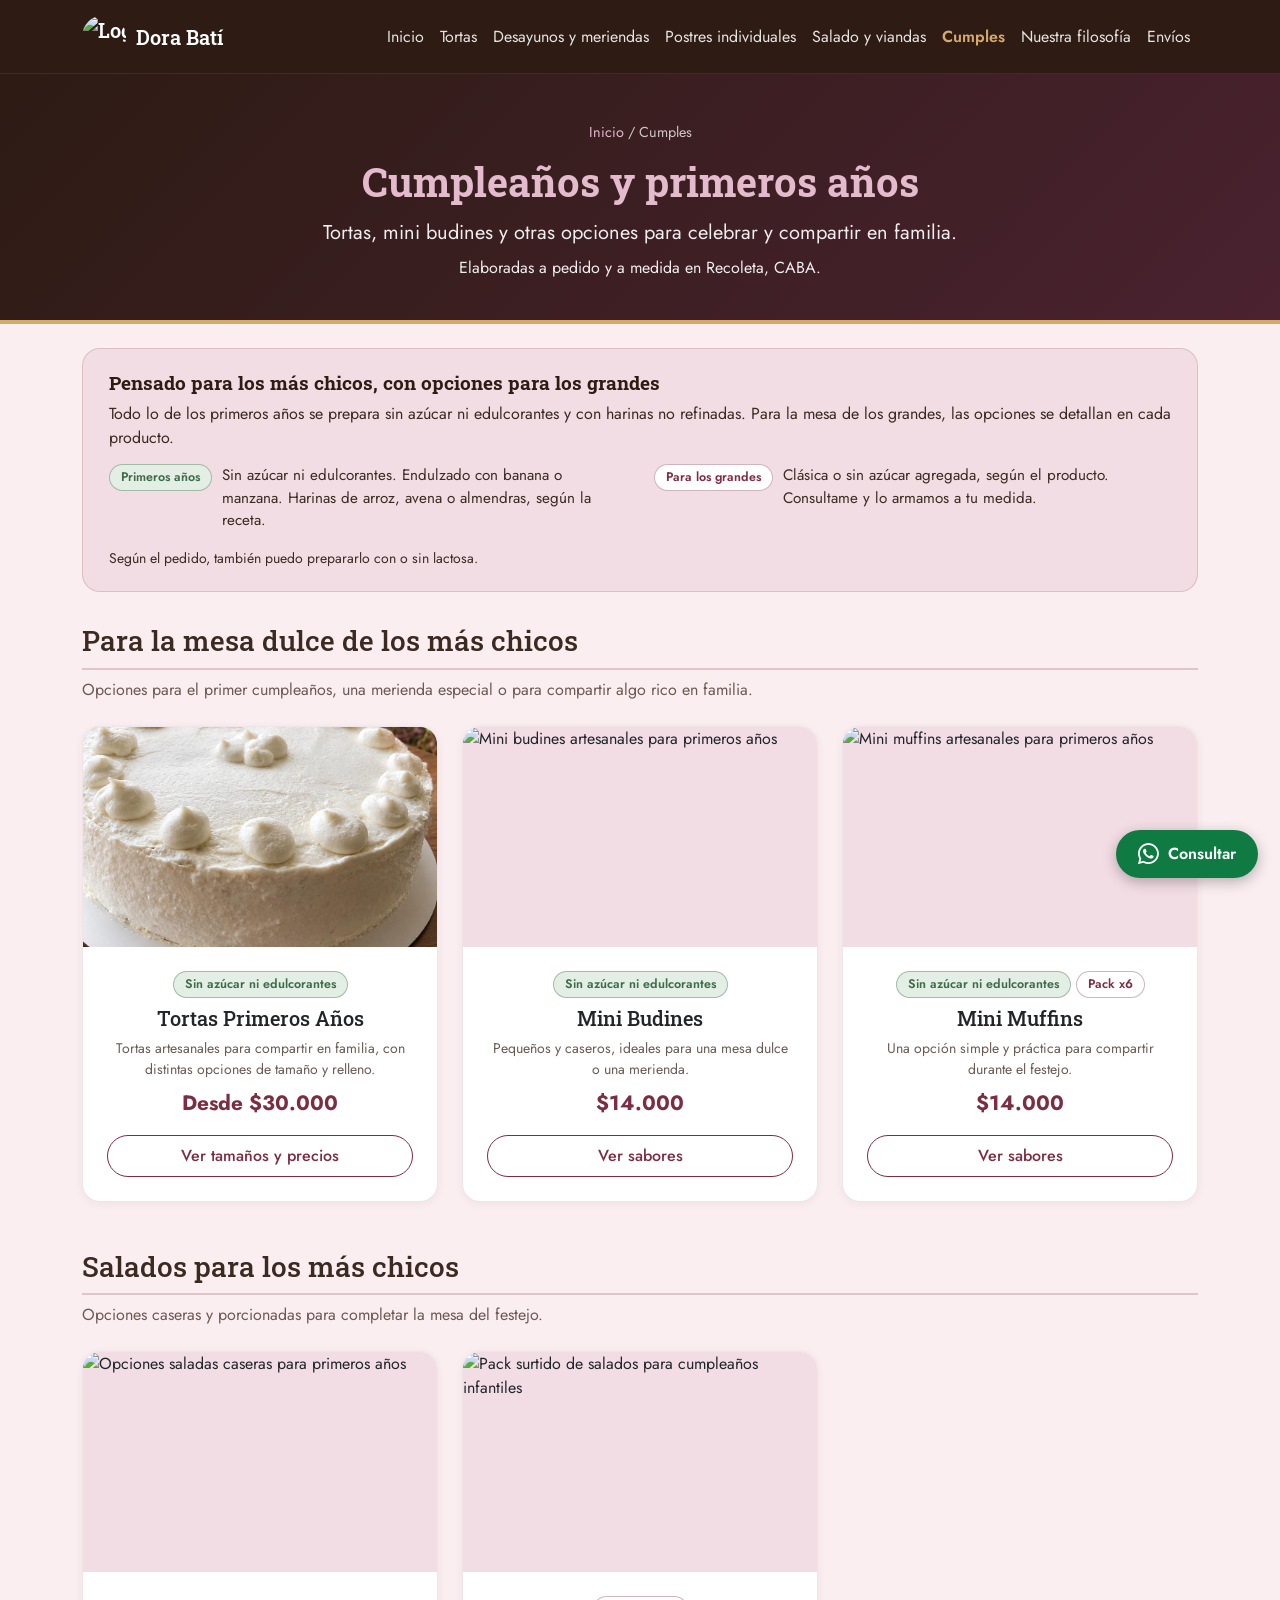
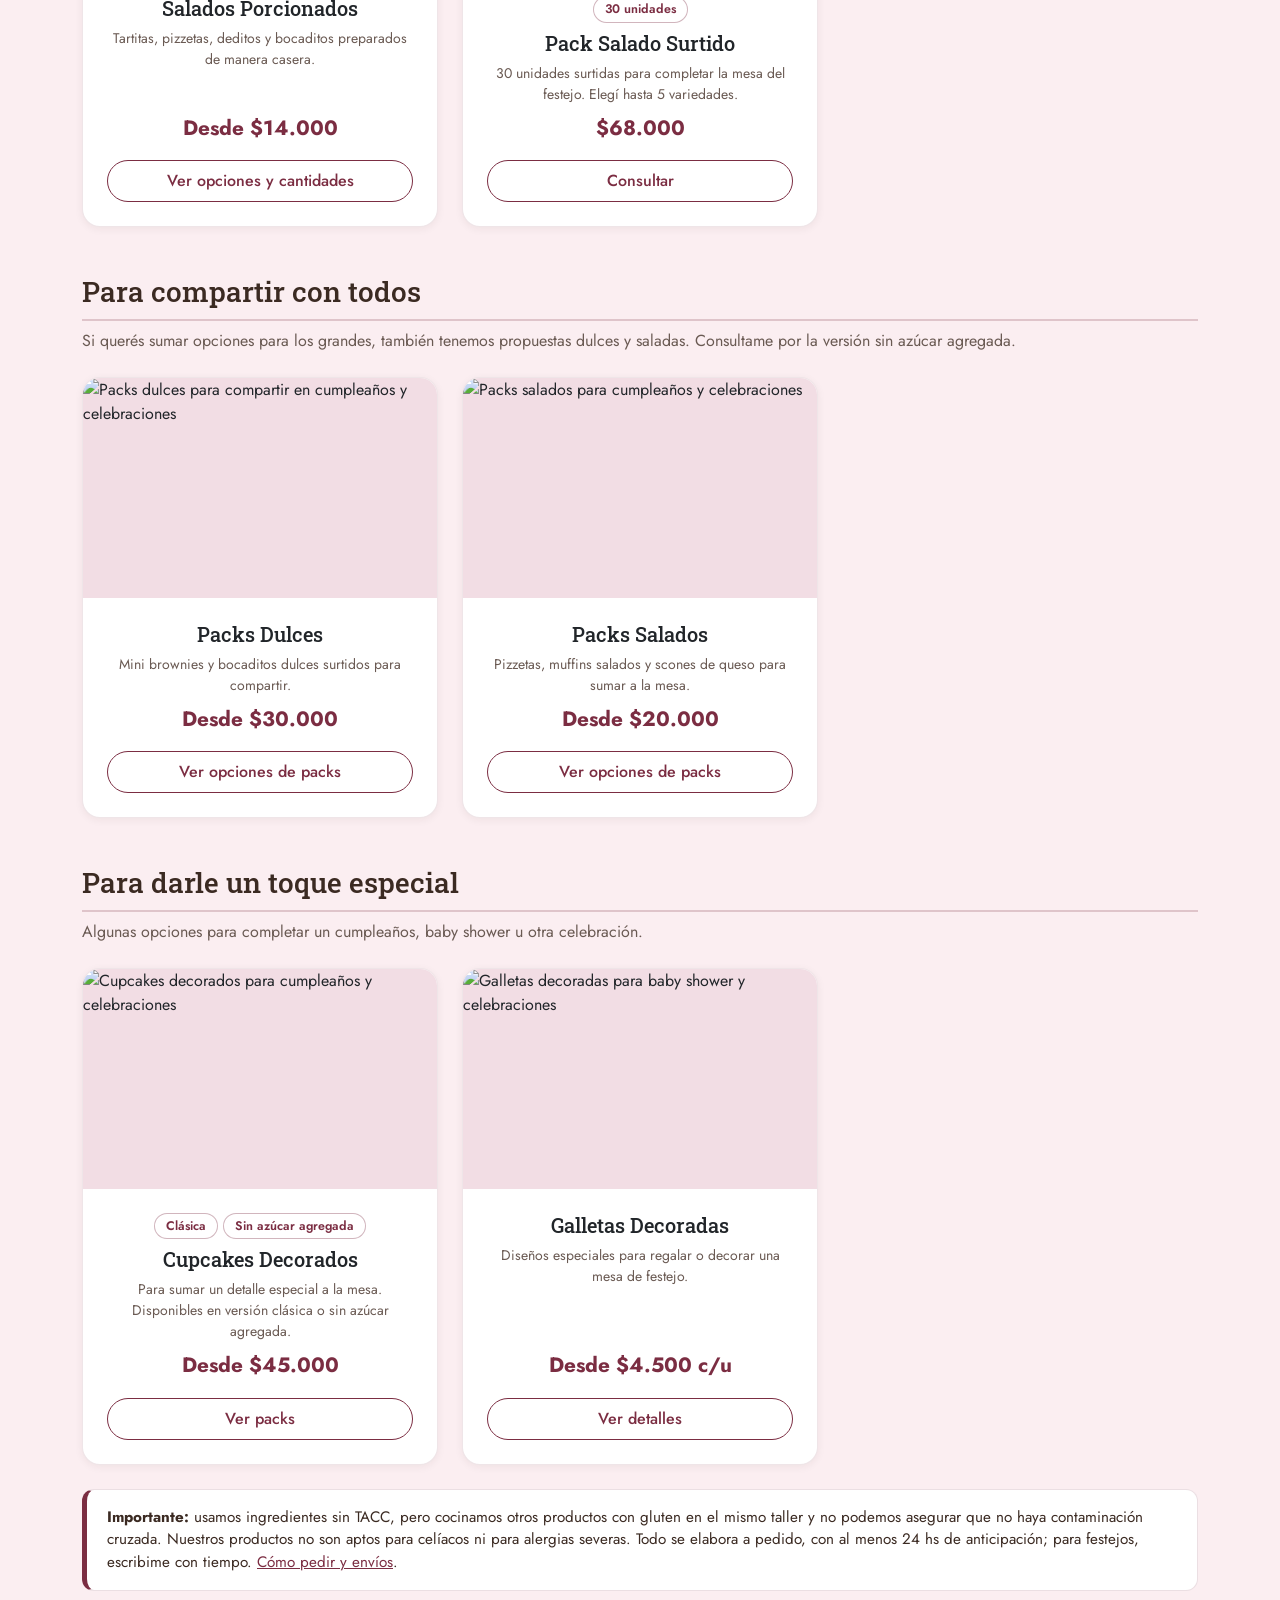
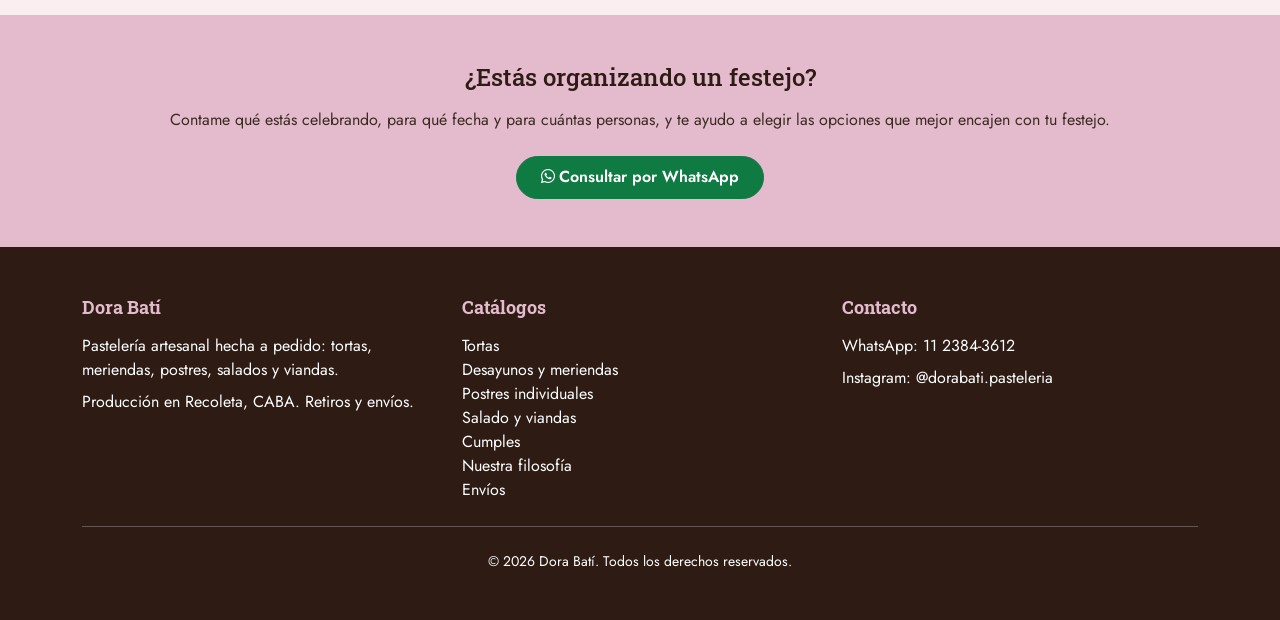
==== commit 6518fd7e: "Agrega páginas de filosofía y envíos, enlaces en menú y footer, y corrige JSON-LD del logo Co-Author" ====
--- a/cumples.html
+++ b/cumples.html
@@ -69,6 +69,8 @@
         <li class="nav-item"><a class="nav-link" href="postres.html">Postres individuales</a></li>
         <li class="nav-item"><a class="nav-link" href="salados.html">Salado y viandas</a></li>
         <li class="nav-item"><a class="nav-link active" aria-current="page" href="cumples.html">Cumples</a></li>
+        <li class="nav-item"><a class="nav-link" href="filosofia.html">Nuestra filosofía</a></li>
+        <li class="nav-item"><a class="nav-link" href="envios.html">Envíos</a></li>
       </ul>
     </div>
   </div>
@@ -548,6 +550,8 @@
           <li><a href="postres.html">Postres individuales</a></li>
           <li><a href="salados.html">Salado y viandas</a></li>
           <li><a href="cumples.html">Cumples</a></li>
+          <li><a href="filosofia.html">Nuestra filosofía</a></li>
+          <li><a href="envios.html">Envíos</a></li>
         </ul>
       </div>
       <div class="col-md-4">
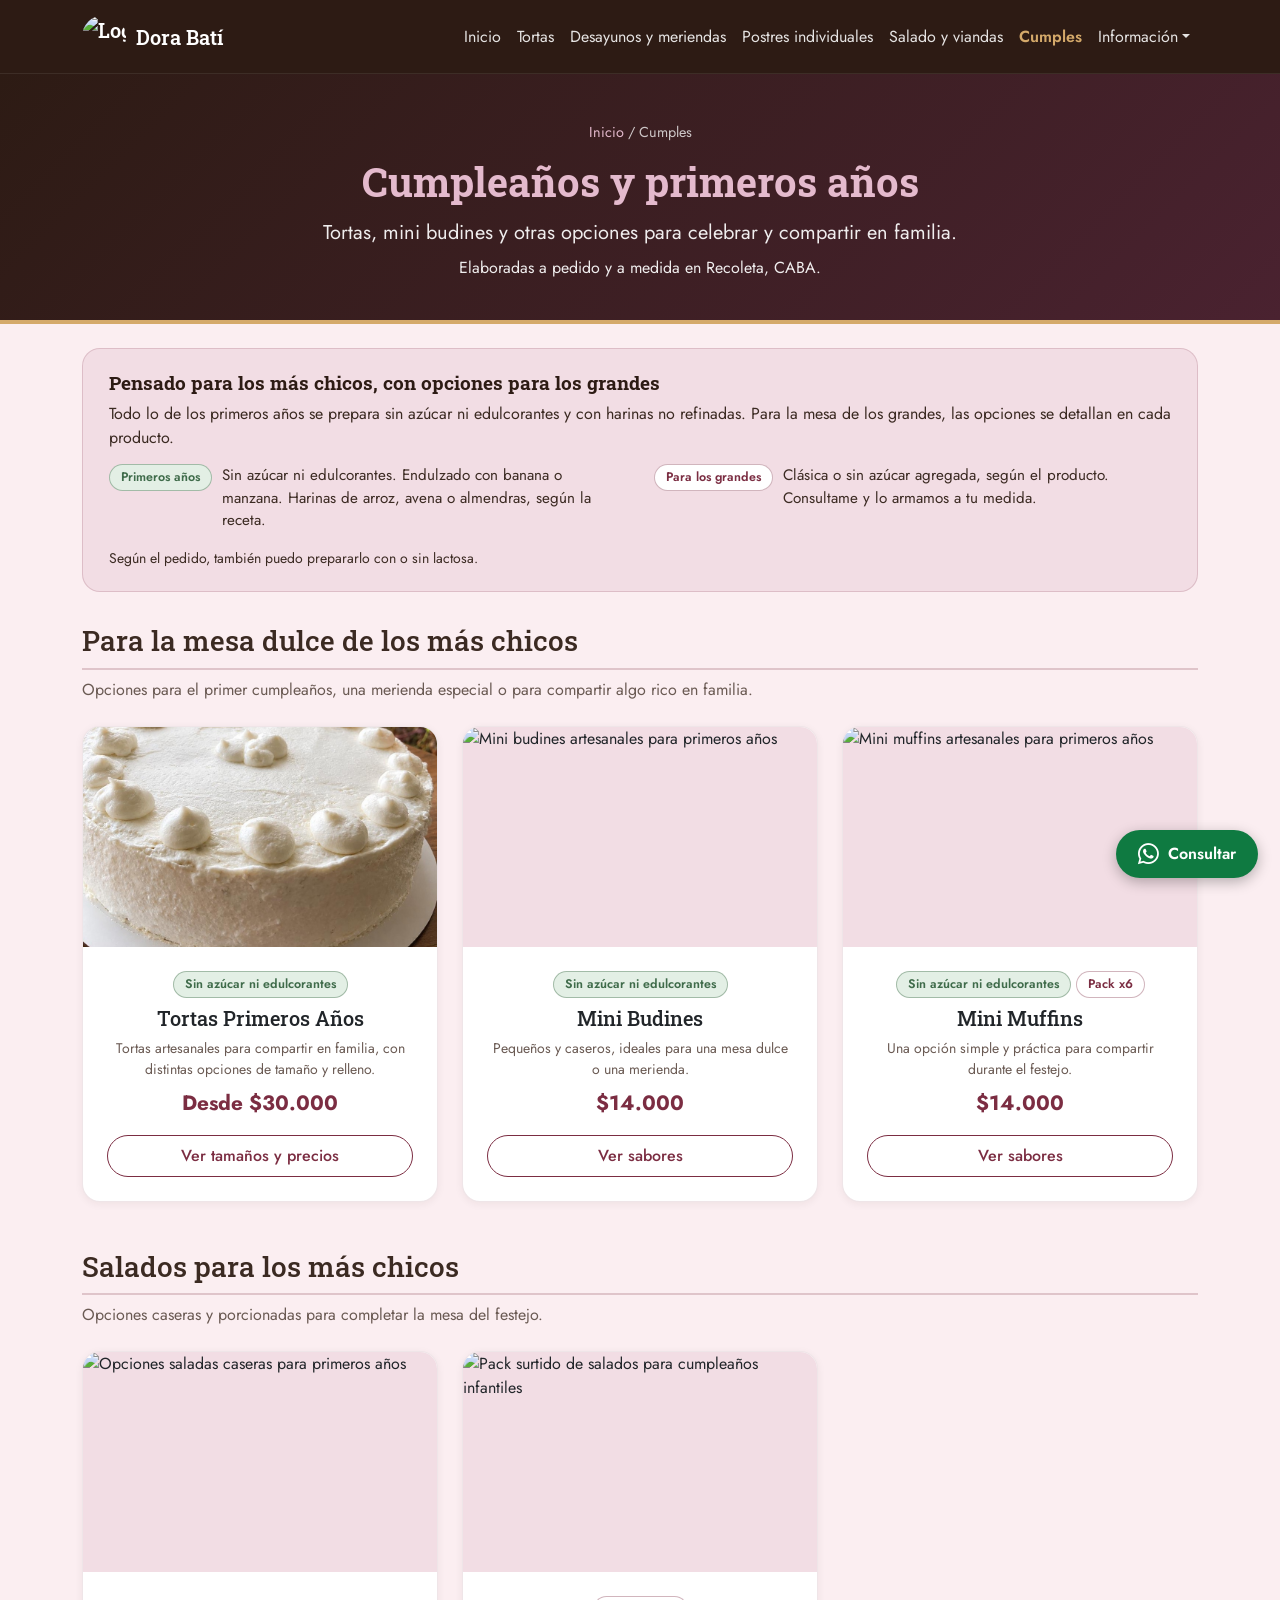
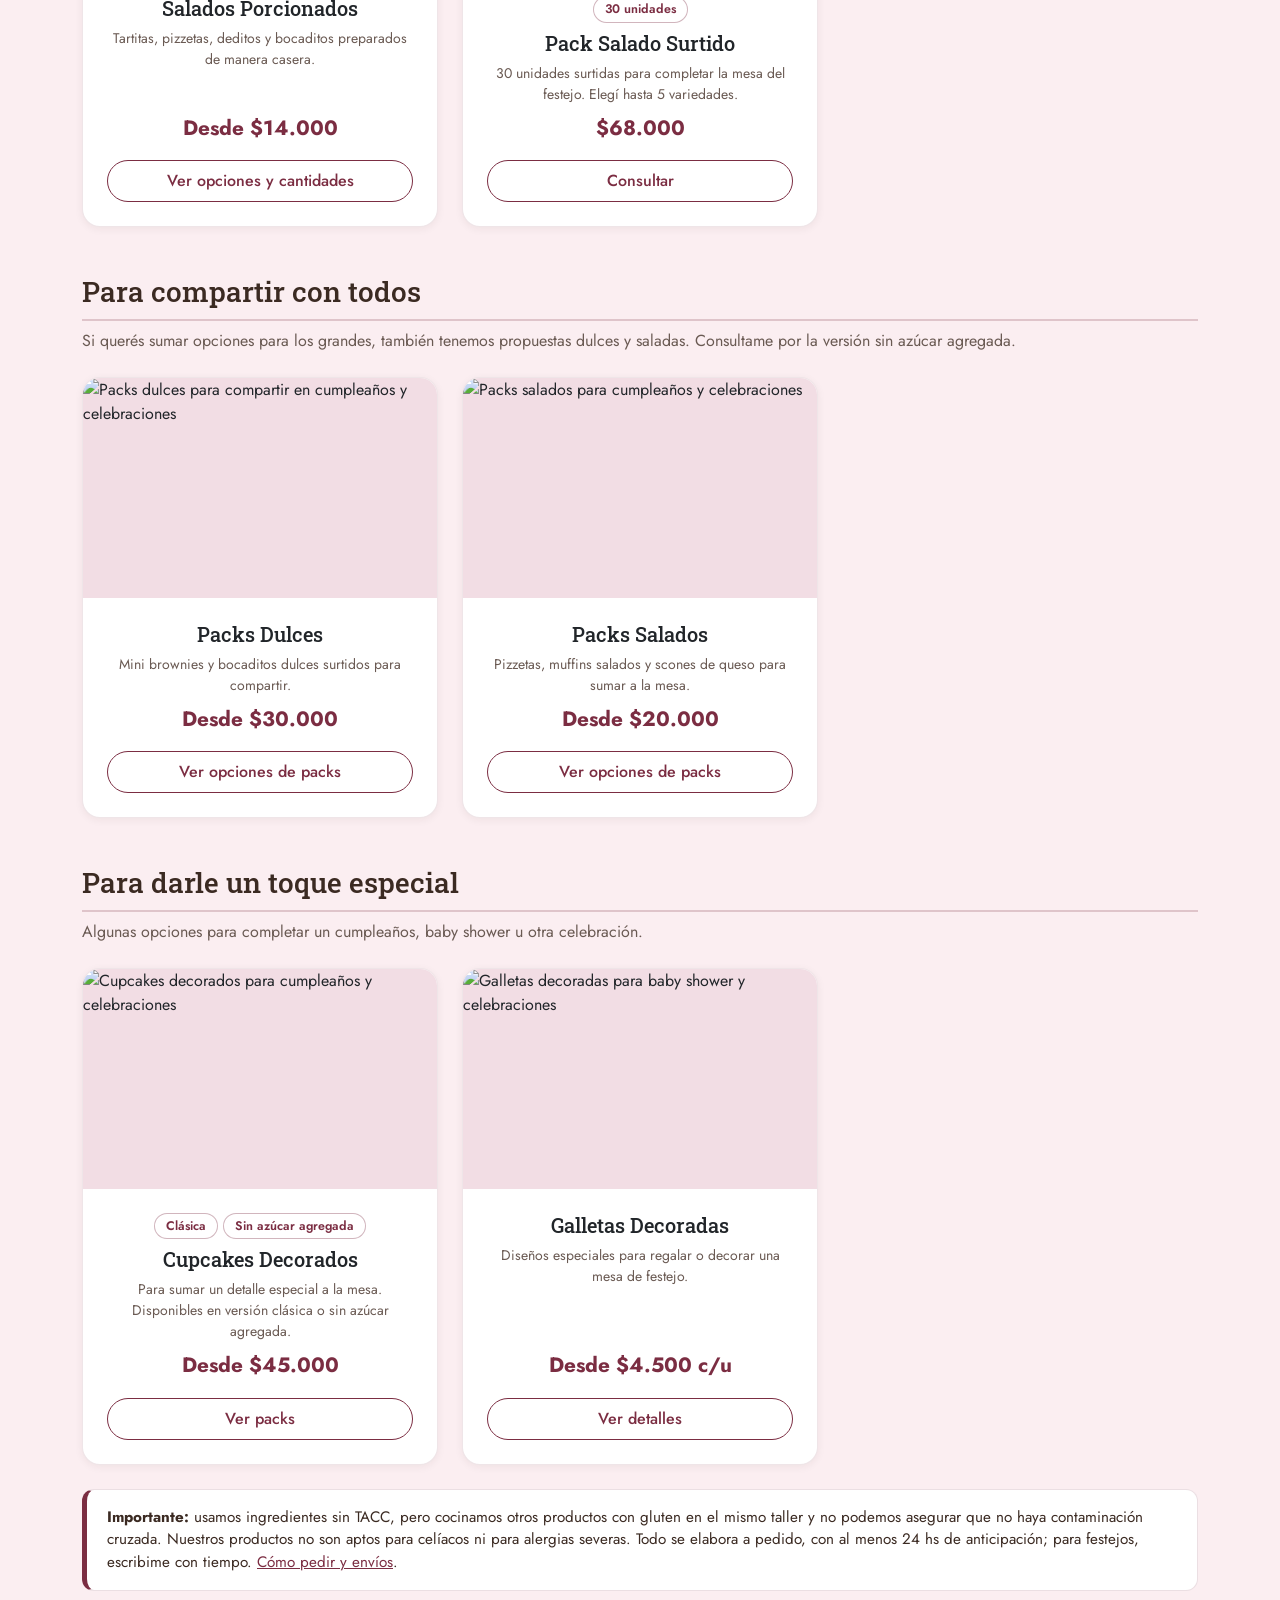
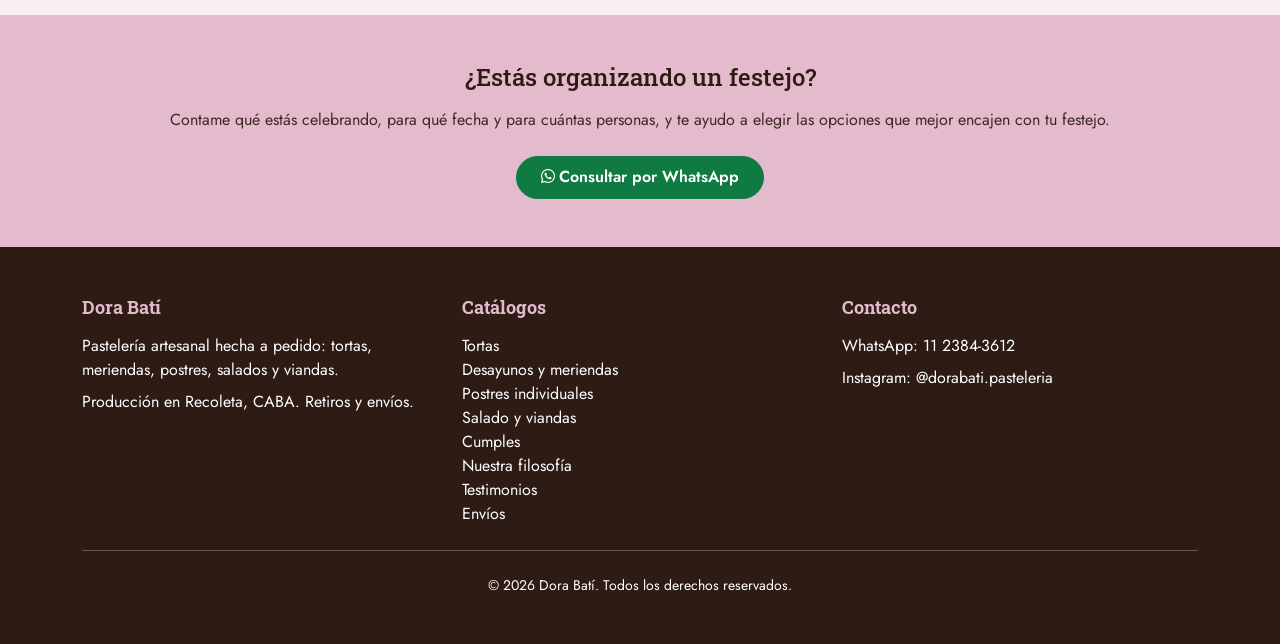
==== commit 6d74ffa2: "Agrega página de testimonios, destacados en el inicio y menú desplegable Información Co-Authored-By:" ====
--- a/cumples.html
+++ b/cumples.html
@@ -27,7 +27,7 @@
   <link href="https://fonts.googleapis.com/css2?family=Jost:wght@400;500;600;700&family=Roboto+Slab:wght@600;700&display=swap" rel="stylesheet">
   <link href="https://cdn.jsdelivr.net/npm/bootstrap@5.3.3/dist/css/bootstrap.min.css" rel="stylesheet">
   <link href="https://cdnjs.cloudflare.com/ajax/libs/font-awesome/6.4.2/css/all.min.css" rel="stylesheet">
-  <link href="assets/css/dorabati.css?v=1" rel="stylesheet">
+  <link href="assets/css/dorabati.css?v=2" rel="stylesheet">
 
   <script async src="https://www.googletagmanager.com/gtag/js?id=G-Y6DNZGLE23"></script>
   <script>
@@ -52,7 +52,7 @@
 <body>
 
 <!-- MENÚ -->
-<nav class="navbar navbar-expand-lg navbar-dark navbar-dora sticky-top" aria-label="Menú principal">
+<nav class="navbar navbar-expand-xl navbar-dark navbar-dora sticky-top" aria-label="Menú principal">
   <div class="container">
     <a class="navbar-brand" href="index.html">
       <img class="logo-nav" src="assets/img/logo.png" alt="Logo de Dora Batí" width="44" height="44">
@@ -62,15 +62,21 @@
       <span class="navbar-toggler-icon"></span>
     </button>
     <div class="collapse navbar-collapse" id="menuPrincipal">
-      <ul class="navbar-nav ms-auto align-items-lg-center">
+      <ul class="navbar-nav ms-auto align-items-xl-center">
         <li class="nav-item"><a class="nav-link" href="index.html">Inicio</a></li>
         <li class="nav-item"><a class="nav-link" href="tortas.html">Tortas</a></li>
         <li class="nav-item"><a class="nav-link" href="meriendas.html">Desayunos y meriendas</a></li>
         <li class="nav-item"><a class="nav-link" href="postres.html">Postres individuales</a></li>
         <li class="nav-item"><a class="nav-link" href="salados.html">Salado y viandas</a></li>
         <li class="nav-item"><a class="nav-link active" aria-current="page" href="cumples.html">Cumples</a></li>
-        <li class="nav-item"><a class="nav-link" href="filosofia.html">Nuestra filosofía</a></li>
-        <li class="nav-item"><a class="nav-link" href="envios.html">Envíos</a></li>
+        <li class="nav-item dropdown">
+          <a class="nav-link dropdown-toggle" href="#" id="menuInformacion" role="button" data-bs-toggle="dropdown" aria-expanded="false">Información</a>
+          <ul class="dropdown-menu" aria-labelledby="menuInformacion">
+            <li><a class="dropdown-item" href="filosofia.html">Nuestra filosofía</a></li>
+            <li><a class="dropdown-item" href="testimonios.html">Testimonios</a></li>
+            <li><a class="dropdown-item" href="envios.html">Envíos</a></li>
+          </ul>
+        </li>
       </ul>
     </div>
   </div>
@@ -551,6 +557,7 @@
           <li><a href="salados.html">Salado y viandas</a></li>
           <li><a href="cumples.html">Cumples</a></li>
           <li><a href="filosofia.html">Nuestra filosofía</a></li>
+          <li><a href="testimonios.html">Testimonios</a></li>
           <li><a href="envios.html">Envíos</a></li>
         </ul>
       </div>
--- a/assets/css/dorabati.css
+++ b/assets/css/dorabati.css
@@ -82,7 +82,7 @@
   display: flex;
   align-items: center;
   color: #fff;
-  background-image: linear-gradient(rgba(45, 27, 20, .62), rgba(45, 27, 20, .62)), url('../img/header-bg.png');
+  background-image: linear-gradient(rgba(45, 27, 20, .62), rgba(45, 27, 20, .62)), url('../img/header-bg.jpg');
   background-size: cover;
   background-position: center;
 }
@@ -283,6 +283,55 @@
 .footer-dora a:hover { color: var(--dorado); text-decoration: underline; }
 .footer-title { font-family: 'Roboto Slab', serif; font-weight: 700; font-size: 1.1rem; color: var(--rosa); margin-bottom: .75rem; }
 
+/* ---------- MENÚ DESPLEGABLE "INFORMACIÓN" ---------- */
+
+.navbar-dora .dropdown-menu {
+  background-color: var(--cacao);
+  border: 1px solid rgba(255, 255, 255, .12);
+  border-radius: 12px;
+  padding: .4rem 0;
+}
+.navbar-dora .dropdown-item { color: rgba(255, 255, 255, .88); padding: .5rem 1.1rem; }
+.navbar-dora .dropdown-item:hover,
+.navbar-dora .dropdown-item:focus { background-color: rgba(255, 255, 255, .08); color: var(--dorado); }
+.navbar-dora .dropdown-item.active { background-color: transparent; color: var(--dorado); font-weight: 600; }
+.navbar-dora .dropdown-toggle.active { color: var(--dorado); font-weight: 600; }
+
+/* ---------- TESTIMONIOS ---------- */
+
+.testimonio-card {
+  height: 100%;
+  display: flex;
+  flex-direction: column;
+  overflow: hidden;
+  background: #fff;
+  border: 1px solid rgba(123, 45, 66, .12);
+  border-radius: 18px;
+  box-shadow: 0 2px 8px rgba(45, 27, 20, .08);
+}
+
+.testimonio-fotos { display: grid; gap: 2px; background: var(--panel); }
+.testimonio-fotos.dos { grid-template-columns: 1fr 1fr; }
+
+.testimonio-foto { display: block; width: 100%; padding: 0; border: 0; background: none; cursor: zoom-in; }
+.testimonio-foto img { display: block; width: 100%; height: auto; }
+
+.testimonio-body { display: flex; flex-direction: column; gap: 8px; flex: 1; padding: 18px 20px 20px; }
+.testimonio-body h3 { margin: 0; font-size: 1.1rem; }
+
+.testimonio-quote { margin: 0; padding-left: 14px; border-left: 4px solid var(--rosa); font-size: .98rem; }
+.testimonio-quote p { margin: 0 0 .35rem; }
+.testimonio-quote p:last-child { margin-bottom: 0; }
+
+.testimonio-link { margin-top: auto; padding-top: 6px; font-weight: 600; font-size: .95rem; }
+
+/* versión corta para la portada */
+.testimonio-destacado .testimonio-foto img { aspect-ratio: 4 / 5; object-fit: cover; object-position: center top; }
+.testimonio-destacado .testimonio-foto { cursor: pointer; }
+
+/* foto ampliada */
+.modal-foto img { max-height: 85vh; width: auto; max-width: 100%; }
+
 .btn-whatsapp-float {
   position: fixed;
   bottom: 22px;
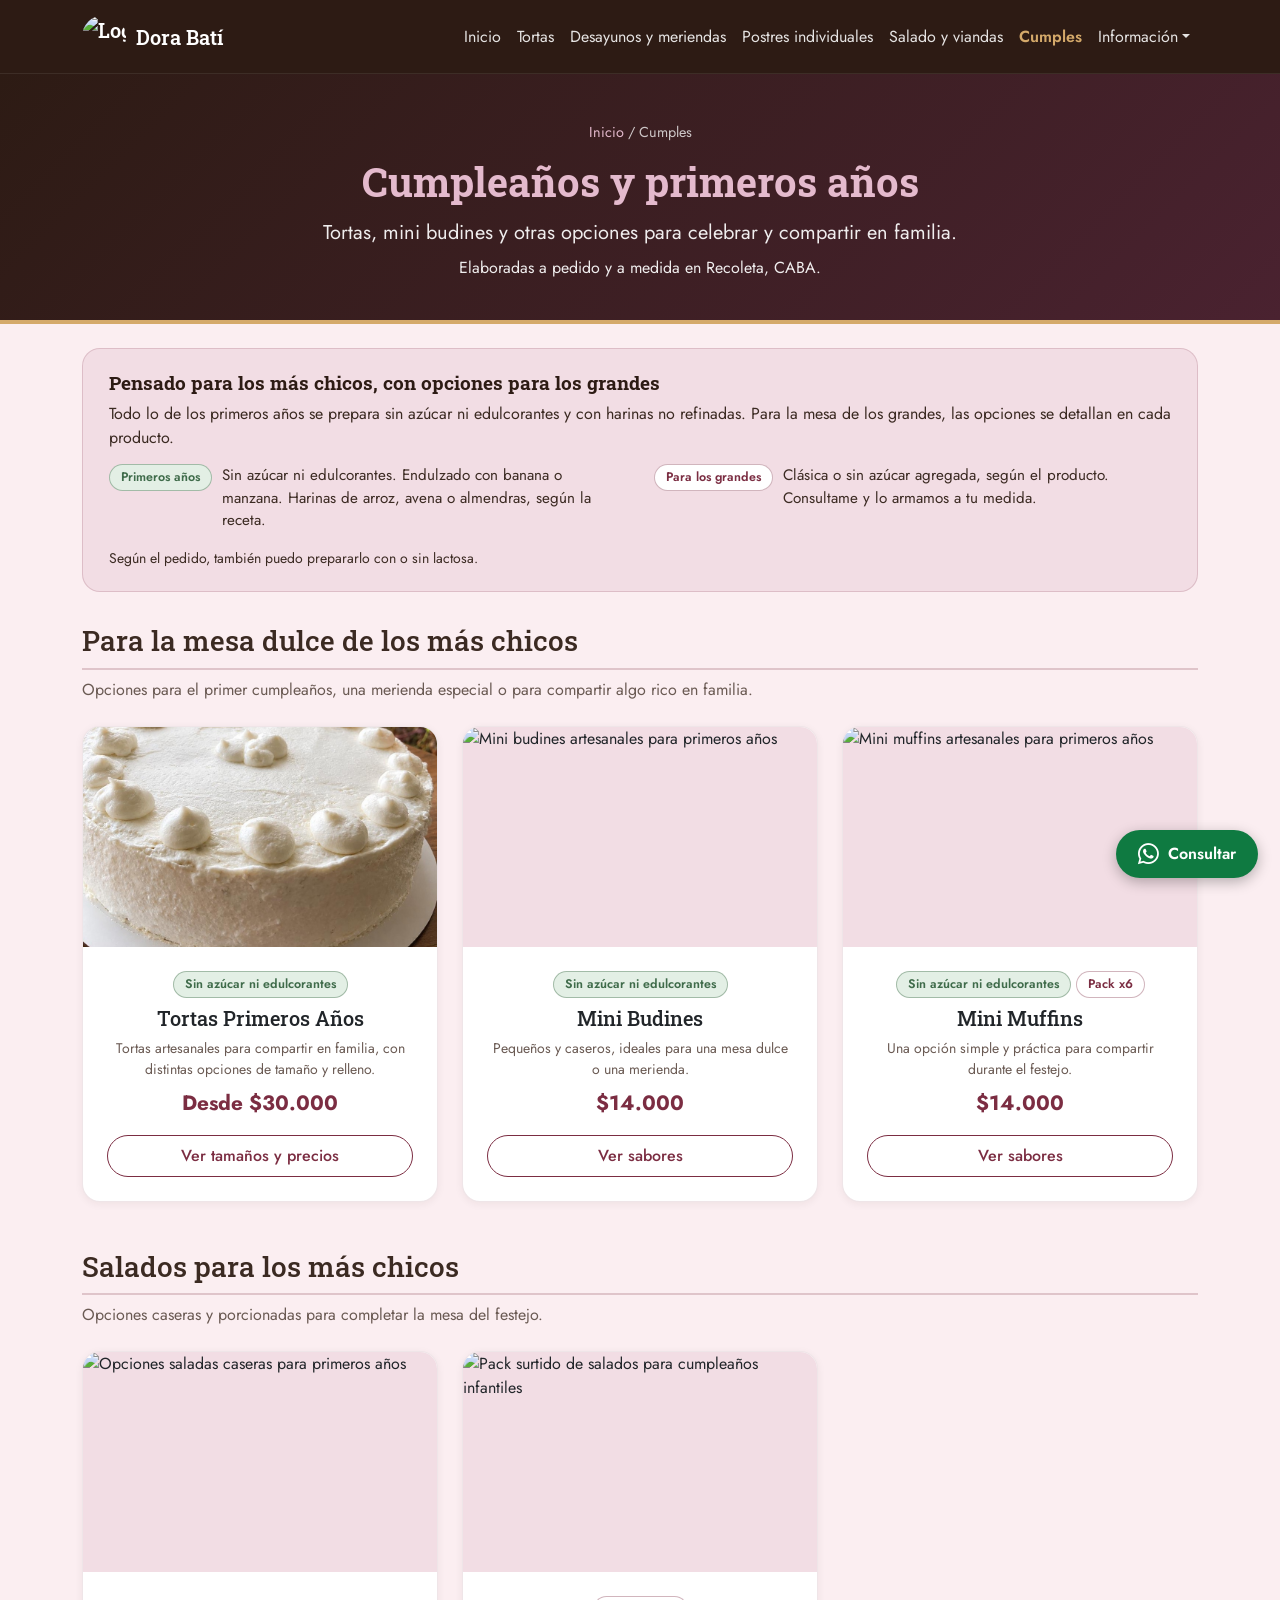
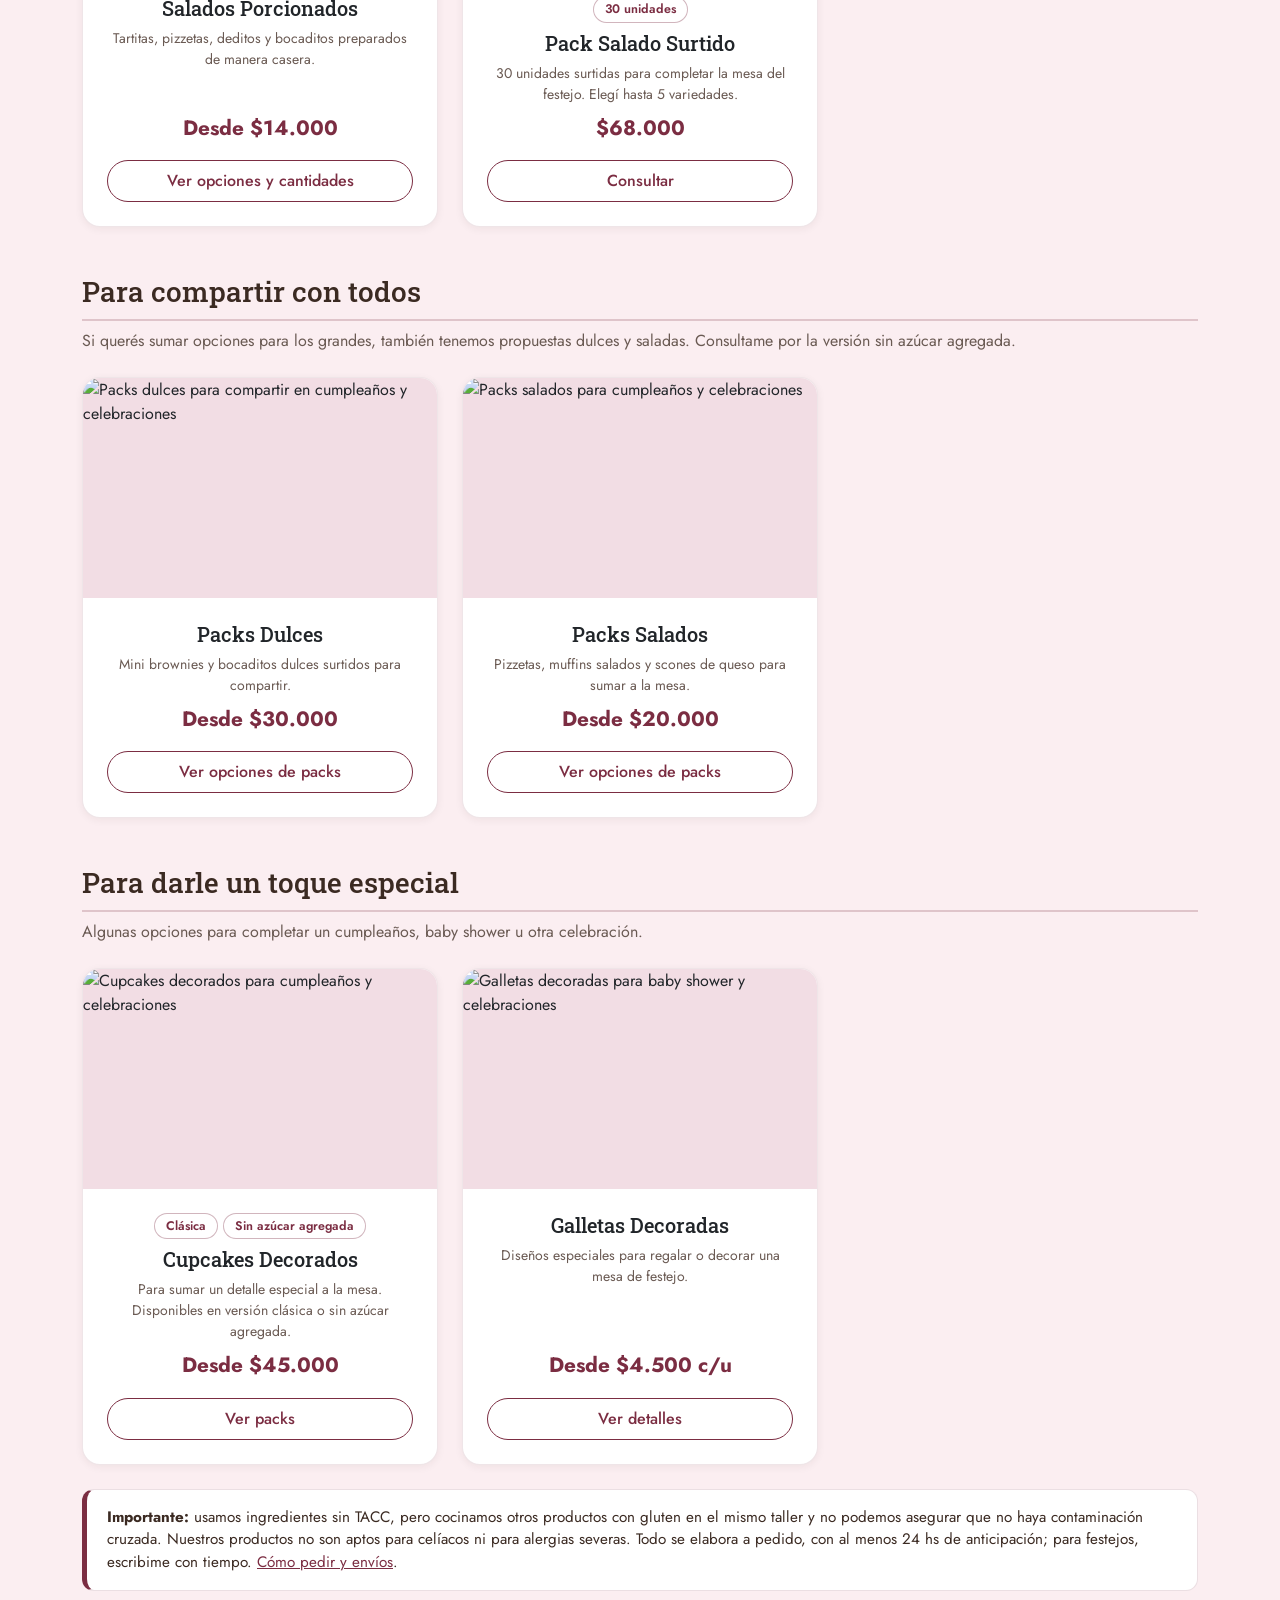
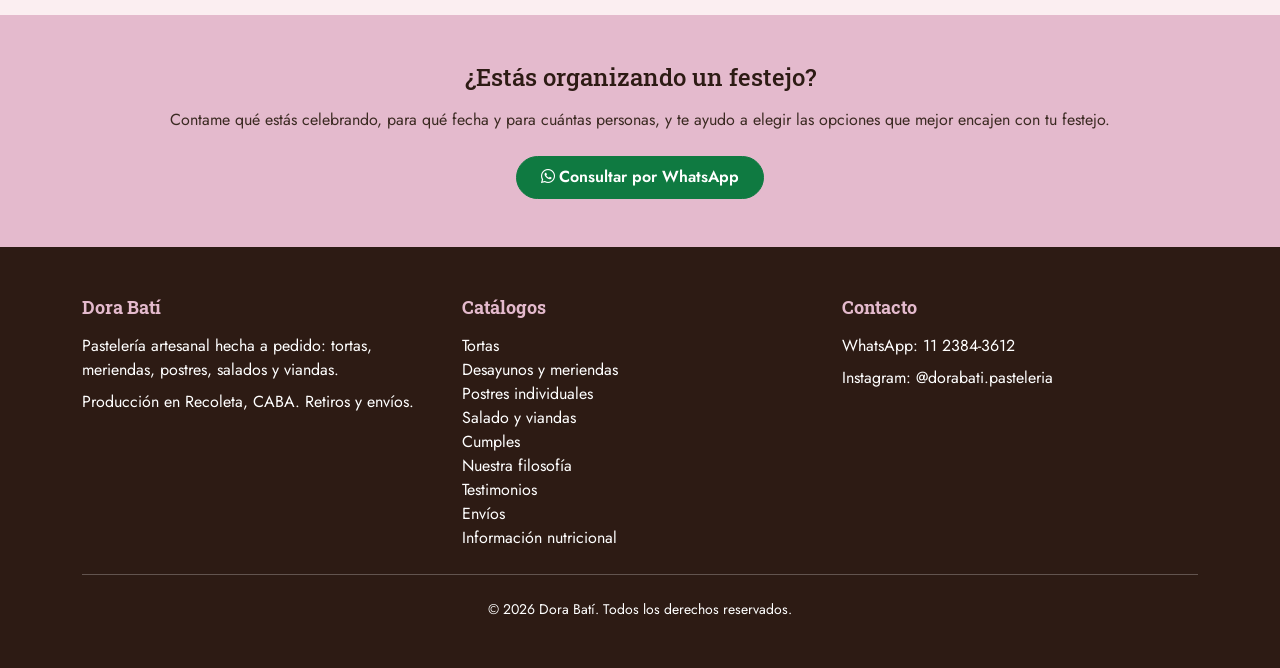
==== commit cacd8d83: "Agregar subpágina de información nutricional y cartelitos keto/low carb - Nueva página informacion-n" ====
--- a/cumples.html
+++ b/cumples.html
@@ -4,14 +4,14 @@
   <meta charset="utf-8">
   <meta name="viewport" content="width=device-width, initial-scale=1">
 
-  <title>Cumpleaños y primeros años sin azúcar en Recoleta | Dora Batí</title>
+  <title>Tortas y dulces sin azúcar para primeros años en Recoleta | Dora Batí</title>
   <meta name="description" content="Tortas, mini budines y mini muffins sin azúcar ni edulcorantes y con harinas no refinadas para primeros años. Salados, packs dulces, cupcakes y galletas para la mesa de los grandes.">
   <meta name="robots" content="index, follow, max-image-preview:large">
   <link rel="canonical" href="https://dorabati.com.ar/cumples.html">
 
   <meta property="og:type" content="website">
   <meta property="og:site_name" content="Dora Batí">
-  <meta property="og:title" content="Cumpleaños y primeros años sin azúcar | Dora Batí">
+  <meta property="og:title" content="Tortas y dulces sin azúcar para primeros años | Dora Batí">
   <meta property="og:description" content="Tortas, mini budines y mini muffins sin azúcar ni edulcorantes, y opciones dulces y saladas para compartir con todos.">
   <meta property="og:url" content="https://dorabati.com.ar/cumples.html">
   <meta property="og:image" content="https://dorabati.com.ar/assets/img/cumple/infantilgde.jpeg">
@@ -27,7 +27,7 @@
   <link href="https://fonts.googleapis.com/css2?family=Jost:wght@400;500;600;700&family=Roboto+Slab:wght@600;700&display=swap" rel="stylesheet">
   <link href="https://cdn.jsdelivr.net/npm/bootstrap@5.3.3/dist/css/bootstrap.min.css" rel="stylesheet">
   <link href="https://cdnjs.cloudflare.com/ajax/libs/font-awesome/6.4.2/css/all.min.css" rel="stylesheet">
-  <link href="assets/css/dorabati.css?v=2" rel="stylesheet">
+  <link href="assets/css/dorabati.css?v=3" rel="stylesheet">
 
   <script async src="https://www.googletagmanager.com/gtag/js?id=G-Y6DNZGLE23"></script>
   <script>
@@ -75,6 +75,7 @@
             <li><a class="dropdown-item" href="filosofia.html">Nuestra filosofía</a></li>
             <li><a class="dropdown-item" href="testimonios.html">Testimonios</a></li>
             <li><a class="dropdown-item" href="envios.html">Envíos</a></li>
+            <li><a class="dropdown-item" href="informacion-nutricional.html">Información nutricional</a></li>
           </ul>
         </li>
       </ul>
@@ -559,6 +560,7 @@
           <li><a href="filosofia.html">Nuestra filosofía</a></li>
           <li><a href="testimonios.html">Testimonios</a></li>
           <li><a href="envios.html">Envíos</a></li>
+          <li><a href="informacion-nutricional.html">Información nutricional</a></li>
         </ul>
       </div>
       <div class="col-md-4">
--- a/assets/css/dorabati.css
+++ b/assets/css/dorabati.css
@@ -368,3 +368,49 @@
   .card-product, .catalog-card, .btn-whatsapp-float { transition: none; }
   .card-product:hover, .catalog-card:hover, .btn-whatsapp-float:hover { transform: none; }
 }
+
+/* ---------- INFORMACIÓN NUTRICIONAL ---------- */
+
+.controles-nutri {
+  display: flex;
+  flex-wrap: wrap;
+  gap: 12px 24px;
+  align-items: center;
+  justify-content: space-between;
+}
+
+.indice-nutri { display: flex; flex-wrap: wrap; gap: 8px; }
+.indice-nutri a {
+  text-decoration: none;
+  font-size: .9rem;
+  font-weight: 600;
+  padding: 5px 14px;
+  border-radius: 20px;
+  background: #fff;
+  border: 1px solid rgba(123, 45, 66, .35);
+}
+.indice-nutri a:hover { background: var(--panel); }
+
+.vista-switch { display: inline-flex; border: 1px solid rgba(123, 45, 66, .35); border-radius: 20px; overflow: hidden; background: #fff; }
+.vista-switch .btn { border: 0; border-radius: 0; font-weight: 600; color: var(--vino); padding: 5px 16px; }
+.vista-switch .btn.active { background: var(--vino); color: #fff; }
+
+body[data-vista="porcion"] .vista-100g { display: none; }
+body[data-vista="100g"] .vista-porcion { display: none; }
+
+.seccion-nutri .section-heading .tag { vertical-align: middle; margin-left: 4px; }
+.bloque-nutri { margin-bottom: 1.5rem; }
+.bloque-titulo { margin-bottom: .5rem; }
+.bloque-titulo .tag { vertical-align: middle; }
+
+.tabla-nutri { background: #fff; border-radius: 12px; overflow: hidden; font-size: .92rem; --bs-table-bg: #fff; }
+.tabla-nutri thead th { background: var(--panel); white-space: normal; vertical-align: bottom; }
+.tabla-nutri tbody th { font-weight: 600; text-align: left !important; white-space: normal; min-width: 150px; }
+.tabla-nutri .tag { margin-left: 4px; padding: 1px 8px; font-size: .7rem; }
+
+.notas-nutri { padding-left: 1.2rem; margin-top: .5rem; }
+.notas-nutri li { margin-bottom: .25rem; }
+
+@media (max-width: 575.98px) {
+  .tabla-nutri tbody th { position: sticky; left: 0; background: #fff; min-width: 120px; box-shadow: 1px 0 0 rgba(123, 45, 66, .15); }
+}
